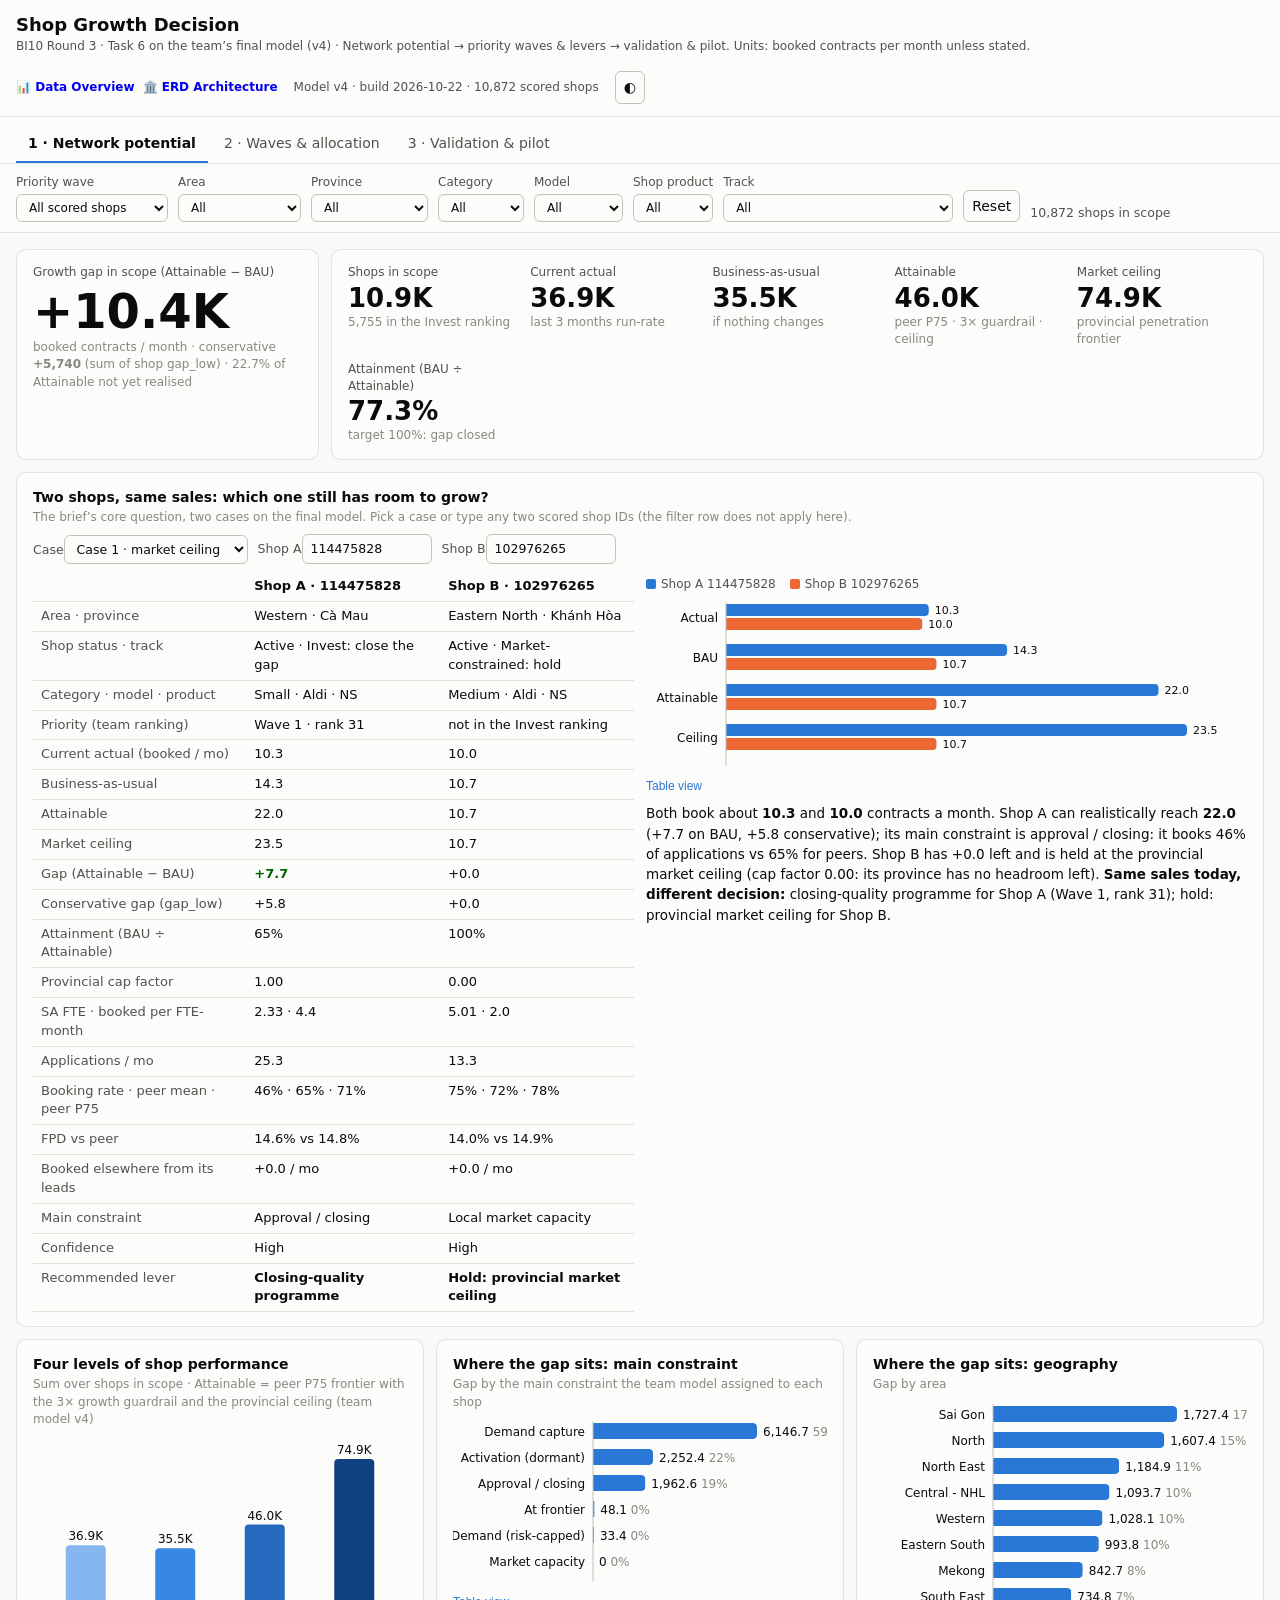
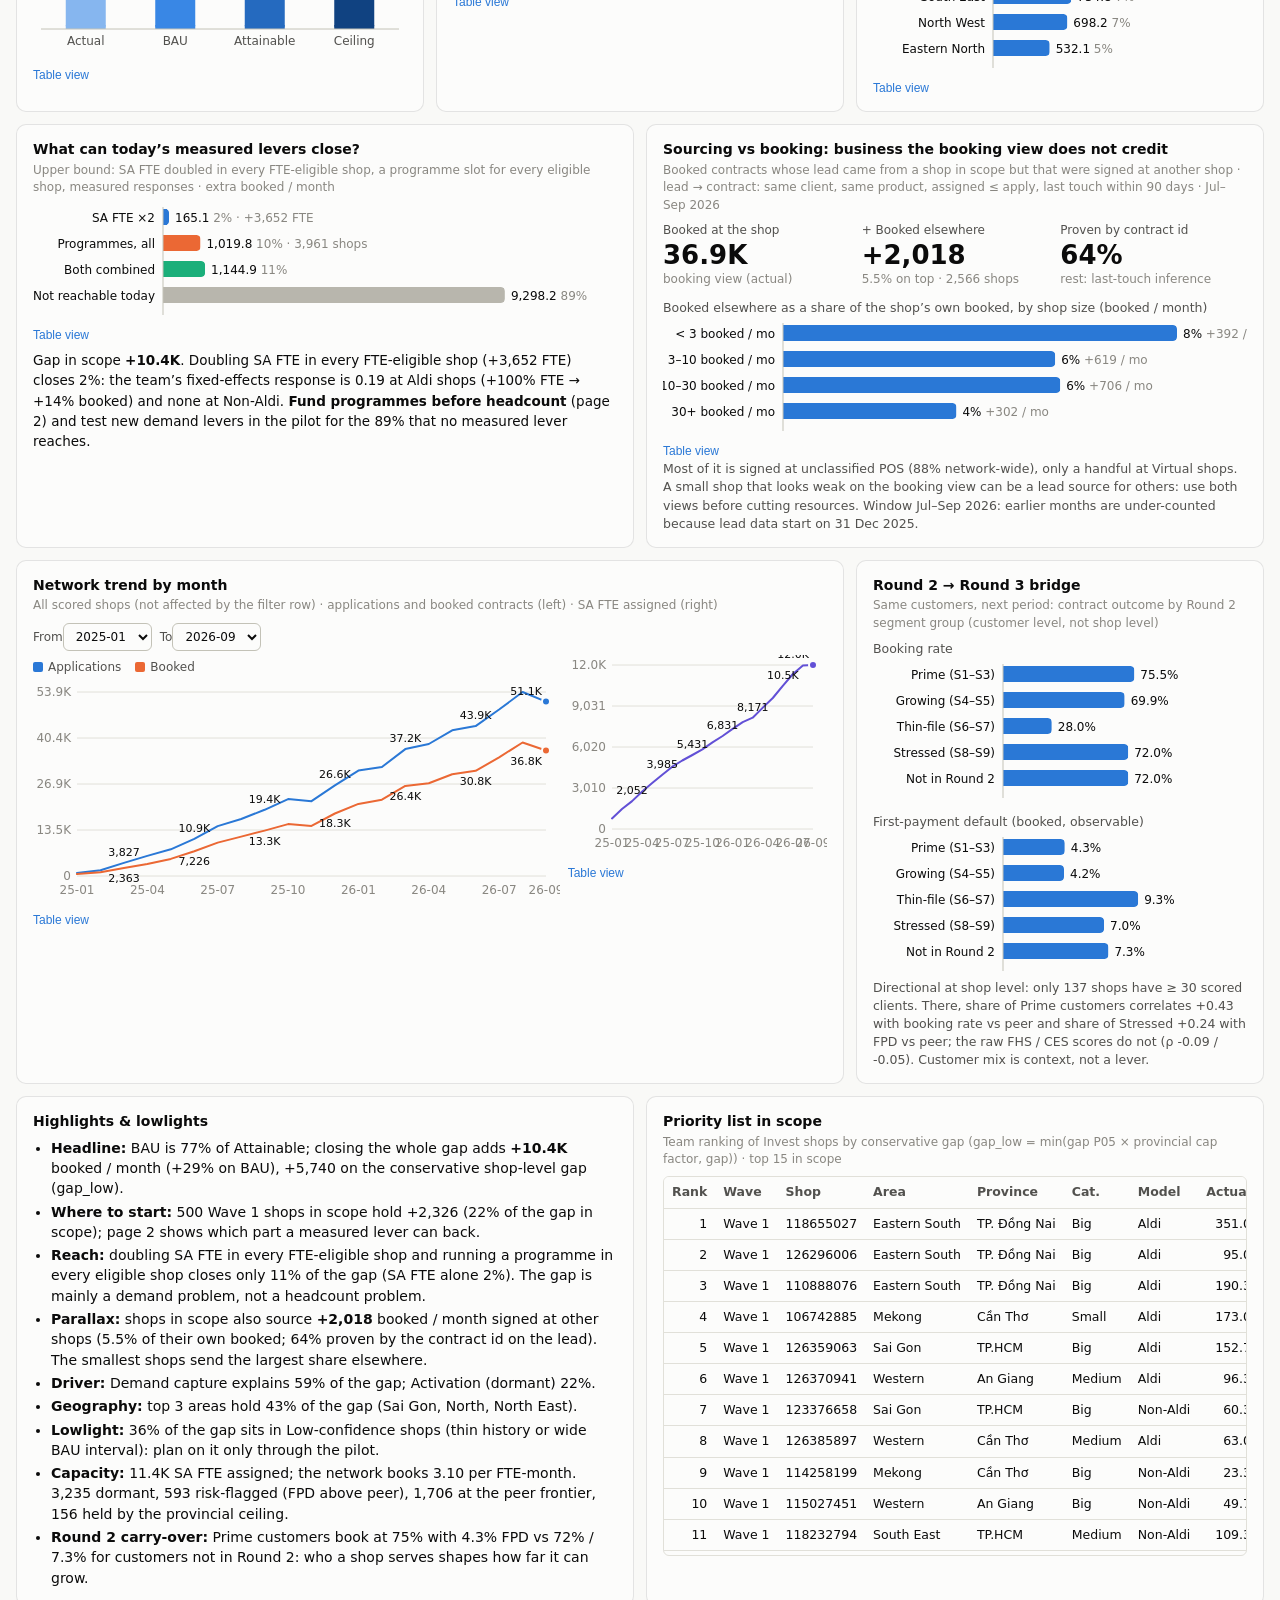
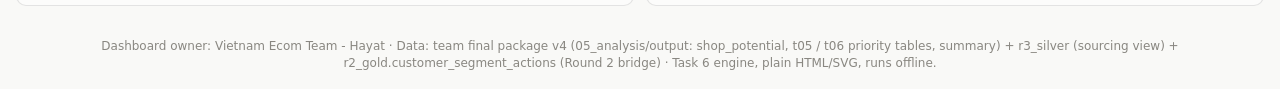
==== decision/index.html @ aefc331d "feat(dashboard): integrate Task 6 Shop Growth Decision Studio and cross-navigation" ====
<!doctype html>
<html lang="en">
<head>
<meta charset="utf-8">
<meta name="viewport" content="width=device-width,initial-scale=1">
<title>Shop Growth Decision</title>
<meta name="description" content="BI10 Round 3 - Task 6 on the team's final model (v4): network potential, priority waves and levers, validation and pilot.">
<style>
:root{color-scheme:light;
  --surface:#fcfcfb;--plane:#f9f9f7;--ink:#0b0b0b;--ink2:#52514e;--muted:#898781;--grid:#e1e0d9;--axis:#c3c2b7;--border:rgba(11,11,11,.10);
  --s1:#2a78d6;--s2:#eb6834;--s3:#1baf7a;--s4:#eda100;--s7:#6250d6;--de:#b8b6ad;
  --o1:#86b6ef;--o2:#3987e5;--o3:#256abf;--o4:#104281;
  --good:#0ca30c;--warn:#fab219;--serious:#ec835a;--crit:#d03b3b;--goodtxt:#006300;
  --midpt:#f0efec;}
@media (prefers-color-scheme:dark){:root:where(:not([data-theme="light"])){color-scheme:dark;
  --surface:#1a1a19;--plane:#0d0d0d;--ink:#f0efec;--ink2:#c3c2b7;--muted:#898781;--grid:#2c2c2a;--axis:#383835;--border:rgba(255,255,255,.10);
  --s1:#3987e5;--s2:#d95926;--s3:#199e70;--s4:#c98500;--s7:#9085e9;--de:#5a5955;
  --o1:#86b6ef;--o2:#3987e5;--o3:#256abf;--o4:#184f95;--goodtxt:#0ca30c;--midpt:#383835;}}
:root[data-theme="dark"]{color-scheme:dark;
  --surface:#1a1a19;--plane:#0d0d0d;--ink:#f0efec;--ink2:#c3c2b7;--muted:#898781;--grid:#2c2c2a;--axis:#383835;--border:rgba(255,255,255,.10);
  --s1:#3987e5;--s2:#d95926;--s3:#199e70;--s4:#c98500;--s7:#9085e9;--de:#5a5955;
  --o1:#86b6ef;--o2:#3987e5;--o3:#256abf;--o4:#184f95;--goodtxt:#0ca30c;--midpt:#383835;}
*{box-sizing:border-box}
body{margin:0;background:var(--plane);color:var(--ink);font:14px/1.45 system-ui,-apple-system,"Segoe UI",sans-serif}
header{background:var(--surface);border-bottom:1px solid var(--border);padding:12px 16px;display:flex;align-items:center;gap:16px;flex-wrap:wrap}
header h1{font-size:18px;margin:0;font-weight:650}
header .sub{color:var(--ink2);font-size:12px}
header .spacer{flex:1}
nav{display:flex;gap:4px;padding:8px 16px 0;background:var(--surface);border-bottom:1px solid var(--border);flex-wrap:wrap}
nav button{background:none;border:0;border-bottom:2px solid transparent;padding:8px 12px;font:inherit;color:var(--ink2);cursor:pointer}
nav button.on{color:var(--ink);border-bottom-color:var(--s1);font-weight:600}
.filters{display:flex;gap:10px;padding:10px 16px;align-items:end;flex-wrap:wrap;background:var(--surface);border-bottom:1px solid var(--border)}
.filters label,.inputs label{display:flex;flex-direction:column;gap:3px;font-size:12px;color:var(--ink2)}
select,input[type=number],input[type=range],button.btn{font:inherit;color:var(--ink);background:var(--surface);border:1px solid var(--axis);border-radius:6px;padding:5px 8px}
button.btn{cursor:pointer}
button.btn.primary{background:var(--s1);color:#fff;border-color:var(--s1)}
main{padding:16px;max-width:1500px;margin:0 auto}
section.page{display:none}section.page.on{display:block}
.grid{display:grid;grid-template-columns:repeat(12,1fr);gap:12px}
.card{background:var(--surface);border:1px solid var(--border);border-radius:10px;padding:14px 16px;min-width:0}
.card h3{margin:0 0 2px;font-size:14px;font-weight:600}
.card .cap{color:var(--muted);font-size:12px;margin-bottom:8px}
.c3{grid-column:span 3}.c4{grid-column:span 4}.c6{grid-column:span 6}.c8{grid-column:span 8}.c12{grid-column:span 12}.c2{grid-column:span 2}
@media (max-width:1000px){.c3,.c2{grid-column:span 6}.c4{grid-column:span 6}.c8,.c6{grid-column:span 12}}
@media (max-width:620px){.c3,.c2,.c4,.c6{grid-column:span 12}main{padding:12px}}
.tile .label{font-size:12px;color:var(--ink2)}
.tile .value{font-size:26px;font-weight:600;line-height:1.15;margin-top:2px}
.tile .delta{font-size:12px;color:var(--muted)}
.hero .value{font-size:48px}
.tiles{display:grid;grid-template-columns:repeat(auto-fit,minmax(150px,1fr));gap:12px}
svg text{font:12px system-ui,-apple-system,"Segoe UI",sans-serif;fill:var(--ink2)}
svg .ax{stroke:var(--axis);stroke-width:1}
svg .gl{stroke:var(--grid);stroke-width:1}
svg .lbl{fill:var(--ink);font-variant-numeric:tabular-nums}
svg .mut{fill:var(--muted)}
svg .ref{stroke:var(--muted);stroke-width:1}
.legend{display:flex;gap:14px;flex-wrap:wrap;font-size:12px;color:var(--ink2);margin:4px 0 6px}
.legend span i{display:inline-block;width:10px;height:10px;border-radius:2px;margin-right:5px;vertical-align:-1px}
#tip{position:fixed;pointer-events:none;background:var(--ink);color:var(--surface);padding:6px 9px;border-radius:6px;font-size:12px;display:none;z-index:50;max-width:280px;line-height:1.35}
table{border-collapse:collapse;width:100%;font-size:12.5px}
th,td{padding:6px 8px;border-bottom:1px solid var(--grid);text-align:left;white-space:nowrap}
td.n,th.n{text-align:right;font-variant-numeric:tabular-nums}
th{color:var(--ink2);font-weight:600;position:sticky;top:0;background:var(--surface)}
.tbl{max-height:380px;overflow:auto;border:1px solid var(--grid);border-radius:6px}
.badge{display:inline-flex;align-items:center;gap:8px;padding:8px 14px;border-radius:999px;font-weight:700;font-size:16px;color:#fff}
.badge.APPROVE{background:var(--good)}.badge.REVISE{background:var(--warn);color:#0b0b0b}.badge.REJECT{background:var(--crit)}
.checks{list-style:none;padding:0;margin:8px 0 0;display:grid;gap:6px}
.checks li{display:flex;gap:8px;align-items:flex-start;font-size:13px}
.checks li b{font-weight:600}
.ok{color:var(--goodtxt)}.ko{color:var(--crit)}
.inputs{display:grid;grid-template-columns:repeat(auto-fit,minmax(170px,1fr));gap:10px 14px}
.inputs .rng{display:flex;gap:8px;align-items:center}.inputs .rng input[type=range]{flex:1;padding:0}
.inputs .rng output{min-width:52px;text-align:right;font-variant-numeric:tabular-nums;color:var(--ink)}
.note{font-size:12.5px;color:var(--ink2)}
ul.tight{margin:6px 0 0 18px;padding:0}ul.tight li{margin:3px 0}
.pill{display:inline-block;padding:1px 7px;border-radius:999px;font-size:11px;border:1px solid var(--border);color:var(--ink2)}
.kv{display:grid;grid-template-columns:auto 1fr;gap:4px 12px;font-size:13px}.kv b{font-variant-numeric:tabular-nums}
footer{color:var(--muted);font-size:12px;padding:16px;text-align:center}
.toggle-tbl{font-size:12px;color:var(--s1);background:none;border:0;cursor:pointer;padding:0;margin-top:6px}
.hid{display:none}
.pair{display:grid;grid-template-columns:minmax(150px,1.1fr) 1fr 1fr;gap:0;font-size:13px}
.pair>div{padding:5px 8px;border-bottom:1px solid var(--grid);font-variant-numeric:tabular-nums}
.pair .h{font-weight:600;color:var(--ink)}.pair .k{color:var(--ink2)}
.pair .win{color:var(--goodtxt);font-weight:600}
.pairin{display:flex;gap:10px;flex-wrap:wrap;align-items:end;margin-bottom:8px}
.pairin input{width:130px}
.story{font-size:13.5px;line-height:1.5}
.trf{display:flex;gap:8px;align-items:end;font-size:12px;color:var(--ink2);margin-bottom:4px}
@media (max-width:620px){.pair{grid-template-columns:1fr 1fr 1fr;font-size:12px}}
</style>
</head>
<body data-palette="#2a78d6,#eb6834,#1baf7a,#eda100">
<header>
  <div><h1>Shop Growth Decision</h1><div class="sub">BI10 Round 3 · Task 6 on the team’s final model (v4) · Network potential → priority waves &amp; levers → validation &amp; pilot. Units: booked contracts per month unless stated.</div></div>
  <div class="spacer"></div>
  <div style="display:flex; gap:8px; align-items:center;">
    <a href="../" class="btn" style="text-decoration:none; display:inline-flex; align-items:center; gap:4px; font-size:12px; font-weight:600;">📊 Data Overview</a>
    <a href="../erd/" class="btn" style="text-decoration:none; display:inline-flex; align-items:center; gap:4px; font-size:12px; font-weight:600;">🏛️ ERD Architecture</a>
  </div>
  <div class="sub" id="dataStamp"></div>
  <button class="btn" id="themeBtn" title="Toggle light / dark">◐</button>
</header>
<nav>
  <button data-page="network" class="on">1 · Network potential</button>
  <button data-page="sim">2 · Waves &amp; allocation</button>
  <button data-page="valid">3 · Validation &amp; pilot</button>
</nav>
<div class="filters" id="filters">
  <label>Priority wave<select id="fWave"></select></label>
  <label>Area<select id="fArea"></select></label>
  <label>Province<select id="fProv"></select></label>
  <label>Category<select id="fCat"></select></label>
  <label>Model<select id="fModel"></select></label>
  <label>Shop product<select id="fProd"></select></label>
  <label>Track<select id="fTrack"></select></label>
  <button class="btn" id="fReset">Reset</button>
  <span class="note" id="fCount"></span>
</div>
<main>
<!-- ================= PAGE 1 ================= -->
<section class="page on" id="page-network">
  <div class="grid">
    <div class="card c3 tile hero"><div class="label">Growth gap in scope (Attainable − BAU)</div><div class="value" id="heroGap">–</div><div class="delta" id="heroGapSub"></div></div>
    <div class="card" style="grid-column:span 9"><div class="tiles" id="tilesNet"></div></div>
    <div class="card c12"><h3>Two shops, same sales: which one still has room to grow?</h3><div class="cap">The brief’s core question, two cases on the final model. Pick a case or type any two scored shop IDs (the filter row does not apply here).</div>
      <div class="pairin"><label class="note">Case<select id="pairCase"></select></label><label class="note">Shop A<input type="number" id="pairA"></label><label class="note">Shop B<input type="number" id="pairB"></label><span class="note" id="pairMsg"></span></div>
      <div class="grid" style="gap:12px"><div class="c6" id="pairTbl"></div><div class="c6"><div id="chPair"></div><div class="story" id="pairStory" style="margin-top:8px"></div></div></div></div>
    <div class="card c4"><h3>Four levels of shop performance</h3><div class="cap">Sum over shops in scope · Attainable = peer P75 frontier with the 3× growth guardrail and the provincial ceiling (team model v4)</div><div id="chLadder"></div></div>
    <div class="card c4"><h3>Where the gap sits: main constraint</h3><div class="cap">Gap by the main constraint the team model assigned to each shop</div><div id="chConstraint"></div></div>
    <div class="card c4"><h3>Where the gap sits: geography</h3><div class="cap" id="chGeoCap">Gap by area</div><div id="chGeo"></div></div>
    <div class="card c6"><h3>What can today’s measured levers close?</h3><div class="cap">Upper bound: SA FTE doubled in every FTE-eligible shop, a programme slot for every eligible shop, measured responses · extra booked / month</div><div id="chReach"></div><div class="story" id="reachStory" style="margin-top:6px"></div></div>
    <div class="card c6"><h3>Sourcing vs booking: business the booking view does not credit</h3><div class="cap">Booked contracts whose lead came from a shop in scope but that were signed at another shop · lead → contract: same client, same product, assigned ≤ apply, last touch within 90 days · Jul–Sep 2026</div><div class="tiles" id="srcTiles"></div><div class="note" style="margin:10px 0 4px">Booked elsewhere as a share of the shop’s own booked, by shop size (booked / month)</div><div id="chSrc"></div><div class="note" id="srcNote"></div></div>
    <div class="card c8"><h3>Network trend by month</h3><div class="cap">All scored shops (not affected by the filter row) · applications and booked contracts (left) · SA FTE assigned (right)</div><div class="trf"><label>From<select id="tFrom"></select></label><label>To<select id="tTo"></select></label></div><div class="grid" style="gap:8px"><div class="c8" id="chTrend"></div><div class="c4" id="chTrendFte"></div></div></div>
    <div class="card c4"><h3>Round 2 → Round 3 bridge</h3><div class="cap">Same customers, next period: contract outcome by Round 2 segment group (customer level, not shop level)</div><div id="chR2"></div><div class="note" id="r2Note"></div></div>
    <div class="card c6"><h3>Highlights &amp; lowlights</h3><ul class="tight" id="hl"></ul></div>
    <div class="card c6"><h3>Priority list in scope</h3><div class="cap">Team ranking of Invest shops by conservative gap (gap_low = min(gap P05 × provincial cap factor, gap)) · top 15 in scope</div><div class="tbl" id="tblTop"></div></div>
  </div>
</section>
<!-- ================= PAGE 2 ================= -->
<section class="page" id="page-sim">
  <div class="grid">
    <div class="card c12"><h3>Priority waves and the part a measured lever can back</h3><div class="cap">Waves are cumulative: the team’s ranking of the 5,755 Invest shops by conservative gap (t05 / t06) · measured lever = closing-quality programme in Active shops with ≥ 3 applications a month that book below the peer mean (half the shortfall × applications, capped at the gap) · whole network, filter row not applied</div>
      <div class="grid" style="gap:12px"><div class="c8"><div class="tbl" id="tblWaves" style="max-height:none"></div></div><div class="c4" id="chWaves"></div></div><div class="story" id="wavesStory" style="margin-top:8px"></div></div>
    <div class="card c12"><h3>Inputs — what Sales Management controls</h3><div class="cap">Scope = priority scope ∩ filter row. The engine assigns one lever per shop: SA FTE (demand capture) or one programme slot (closing quality / reactivation / fix quality first).</div>
      <div class="inputs">
        <label>Priority scope<select id="inScope"><option value="500" selected>Wave 1 · top 500</option><option value="1000">Wave 2 · top 1,000</option><option value="2000">Wave 3 · top 2,000</option><option value="5755">All Invest · 5,755</option><option value="">All scored shops</option></select></label>
        <label>Extra SA FTE budget<div class="rng"><input type="range" id="inFte" min="0" max="100" step="1" value="0"><output id="outFte">0</output></div></label>
        <label>Programme slots (shops)<div class="rng"><input type="range" id="inSlots" min="0" max="2000" step="25" value="500"><output id="outSlots">500</output></div></label>
        <label>Horizon (months)<select id="inHorizon"><option>3</option><option selected>6</option><option>12</option></select></label>
        <label>Max shop FPD for any lever<div class="rng"><input type="range" id="inFpd" min="0.05" max="0.40" step="0.01" value="0.40"><output id="outFpd">any</output></div></label>
        <label>Minimum confidence<select id="inConf"><option value="">All shops</option><option value="hm">Medium + High</option><option value="h">High only</option></select></label>
        <label>Slots reserved for reactivation<div class="rng"><input type="range" id="inReact" min="0" max="50" step="5" value="0"><output id="outReact">0%</output></div></label>
        <label>Staffing response (elasticity)<select id="inElas"><option value="low">Low</option><option value="base" selected>Base</option><option value="high">High</option></select></label>
      </div>
    </div>
    <div class="card c4"><h3>Decision</h3><div class="cap">Hard guardrails decide Reject; any other failed check gives Revise</div><div id="verdict"></div><ul class="checks" id="checks"></ul></div>
    <div class="card c8"><div class="tiles" id="tilesSim"></div><div class="note" style="margin-top:10px" id="reco"></div></div>
    <div class="card c4"><h3>Uplift by lever</h3><div class="cap">Engine plan vs the team priority order with the same budget (FTE spread evenly, slots in rank order)</div><div id="chLever"></div></div>
    <div class="card c4"><h3>Does an extra SA FTE pay back?</h3><div class="cap">Average extra booked per added FTE-month as the FTE budget grows in scope (slots held at 0) · reference line = network booked per FTE-month</div><div id="chCurve"></div></div>
    <div class="card c4"><h3>Uplift by area</h3><div class="cap">Expected extra booked / month from the plan</div><div id="chUpArea"></div></div>
    <div class="card c12"><h3>The plan: shops selected</h3><div class="cap" id="planCap"></div><div class="tbl" id="tblPlan"></div><div style="margin-top:8px;display:flex;gap:8px;align-items:center"><button class="btn primary" id="btnCsv">Download plan (CSV)</button><span class="note">Expected uplift = extra booked contracts per month at the end of the horizon; P05 = conservative share from the team’s gap_low.</span></div></div>
  </div>
</section>
<!-- ================= PAGE 3 ================= -->
<section class="page" id="page-valid">
  <div class="grid">
    <div class="card c12"><h3>Can we trust the numbers? Team validation (Task 3–5) and Task 6 checks</h3><div class="tiles" id="tilesVal"></div></div>
    <div class="card c6"><h3>Attainable is a range, not a point</h3><div class="cap">Network Attainable before the provincial ceiling under other benchmark quantiles and growth guardrails (team summary.json) · base = P75 and 3×</div><div id="chRange"></div><div class="note" id="rangeNote"></div></div>
    <div class="card c6"><h3>Pilot: how the waves are proven before scaling</h3><div id="pilot"></div></div>
    <div class="card c6"><h3>Reference scenarios</h3><div class="cap">Python engine on the v4 model; the browser engine reproduces these (page 2)</div><div class="tbl" id="tblScen"></div></div>
    <div class="card c6"><h3>Sensitivity: does the plan change when assumptions move?</h3><div class="cap">Engine plan “all scored shops, 500 slots, no FTE” re-run under each assumption · Jaccard = shops selected in both runs ÷ shops in either run · last column: yield of a 20-FTE add-on</div><div class="tbl" id="tblSens"></div></div>
    <div class="card c6"><h3>Round 2 insight carried into Round 3</h3><div class="cap">FHS × CES segments were built on Dec-24/Jan-25 applicants; those who transact again in 2025-26 show the segmentation holds out of sample at customer level</div><div class="tbl" id="tblR2"></div><div class="note" id="r2Note2"></div></div>
    <div class="card c6"><h3>Method notes &amp; assumptions</h3><ul class="tight" id="notes"></ul></div>
  </div>
</section>
</main>
<footer>Dashboard owner: Vietnam Ecom Team - Hayat · Data: team final package v4 (05_analysis/output: shop_potential, t05 / t06 priority tables, summary) + r3_silver (sourcing view) + r2_gold.customer_segment_actions (Round 2 bridge) · Task 6 engine, plain HTML/SVG, runs offline.</footer>
<div id="tip"></div>
<script src="data.js"></script>
<script>
/* ===================== helpers ===================== */
const $=s=>document.querySelector(s);
const fN=(x,d=0)=>(x==null||isNaN(x))?'–':Math.abs(x)>=1e6?(x/1e6).toFixed(1)+'M':Math.abs(x)>=1e4?(x/1e3).toFixed(1)+'K':Number(x).toLocaleString('en-US',{maximumFractionDigits:d});
const fP=(x,d=1)=>(x==null||isNaN(x))?'–':(x*100).toFixed(d)+'%';
const f1=x=>(x==null||isNaN(x))?'–':Number(x).toFixed(1);
const f2=x=>(x==null||isNaN(x))?'–':Number(x).toFixed(2);
const sum=(a,f)=>a.reduce((t,r)=>t+(f?f(r):r),0);
const esc=s=>String(s).replace(/[&<>"]/g,c=>({'&':'&amp;','<':'&lt;','>':'&gt;','"':'&quot;'}[c]));
const tip=$('#tip');
function showTip(e,html){tip.innerHTML=html;tip.style.display='block';moveTip(e);}
function moveTip(e){const w=tip.offsetWidth,h=tip.offsetHeight;let x=e.clientX+14,y=e.clientY+14;if(x+w>innerWidth-8)x=e.clientX-w-10;if(y+h>innerHeight-8)y=e.clientY-h-10;tip.style.left=x+'px';tip.style.top=y+'px';}
function hideTip(){tip.style.display='none';}
function bindTips(root){root.querySelectorAll('[data-tip]').forEach(el=>{el.addEventListener('mouseenter',e=>showTip(e,el.dataset.tip));el.addEventListener('mousemove',moveTip);el.addEventListener('mouseleave',hideTip);});}
function tableHTML(cols,rows){return '<table><thead><tr>'+cols.map(c=>`<th class="${c.n?'n':''}">${esc(c.h)}</th>`).join('')+'</tr></thead><tbody>'+rows.map(r=>'<tr>'+cols.map(c=>`<td class="${c.n?'n':''}">${c.f?c.f(r):esc(r[c.k]??'–')}</td>`).join('')+'</tr>').join('')+'</tbody></table>';}
function tableView(el,cols,rows){const id='tv'+Math.random().toString(36).slice(2,7);const b=document.createElement('button');b.className='toggle-tbl';b.textContent='Table view';const d=document.createElement('div');d.className='tbl hid';d.style.marginTop='6px';d.innerHTML=tableHTML(cols,rows);b.onclick=()=>{d.classList.toggle('hid');b.textContent=d.classList.contains('hid')?'Table view':'Hide table';};el.appendChild(b);el.appendChild(d);}

/* ===================== charts (SVG) ===================== */
function hbar(el,rows,o={}){ // rows:[{label,value,color,tip,sub}]
  el.innerHTML='';const W=el.clientWidth||520,lw=o.labelW||150,bh=16,gap=10,top=4;const H=top+rows.length*(bh+gap)+4;
  const mx=o.max||Math.max(1e-9,...rows.map(r=>Math.abs(r.value)));const pw=W-lw-70;
  let s=`<svg width="${W}" height="${H}" viewBox="0 0 ${W} ${H}">`;
  rows.forEach((r,i)=>{const y=top+i*(bh+gap);const w=Math.max(0,Math.abs(r.value)/mx*pw);const col=r.color||'var(--s1)';
    s+=`<text x="${lw-8}" y="${y+bh-3}" text-anchor="end" class="lbl">${esc(r.label)}</text>`;
    s+=`<rect x="${lw}" y="${y}" width="${w}" height="${bh}" fill="${col}" rx="4" ry="4" style="clip-path:inset(0 0 0 0 round 0 4px 4px 0)" data-tip="${esc(r.tip||r.label+': '+fN(r.value,1))}"/>`;
    s+=`<rect x="${lw}" y="${y}" width="${Math.min(4,w)}" height="${bh}" fill="${col}"/>`;
    s+=`<text x="${lw+w+6}" y="${y+bh-3}" class="lbl">${esc(o.fmt?o.fmt(r.value):fN(r.value,1))}${r.sub?` <tspan class="mut">${esc(r.sub)}</tspan>`:''}</text>`;});
  s+=`<line x1="${lw}" y1="${top-2}" x2="${lw}" y2="${H-2}" class="ax"/></svg>`;el.innerHTML=s;bindTips(el);
  if(o.table!==false)tableView(el,[{h:o.labelH||'Item',k:'label'},{h:o.valueH||'Value',n:1,f:r=>o.fmt?o.fmt(r.value):fN(r.value,1)}],rows);}
function vbar(el,rows,o={}){ // ordinal/level bars
  el.innerHTML='';const W=el.clientWidth||400,H=o.h||220,pl=8,pb=28,pt=22;const n=rows.length;const slot=(W-pl*2)/n,bw=Math.min(40,slot*0.6);
  const mx=o.max||Math.max(1e-9,...rows.map(r=>r.value));let s=`<svg width="${W}" height="${H}" viewBox="0 0 ${W} ${H}">`;
  rows.forEach((r,i)=>{const h=Math.max(0,r.value/mx*(H-pb-pt));const x=pl+i*slot+(slot-bw)/2,y=H-pb-h;
    s+=`<rect x="${x}" y="${y}" width="${bw}" height="${h}" fill="${r.color||'var(--s1)'}" rx="4" data-tip="${esc(r.tip||'')}"/><rect x="${x}" y="${H-pb-Math.min(4,h)}" width="${bw}" height="${Math.min(4,h)}" fill="${r.color||'var(--s1)'}"/>`;
    s+=`<text x="${x+bw/2}" y="${y-5}" text-anchor="middle" class="lbl">${esc(o.fmt?o.fmt(r.value):fN(r.value))}</text>`;
    s+=`<text x="${x+bw/2}" y="${H-pb+16}" text-anchor="middle">${esc(r.label)}</text>`;});
  s+=`<line x1="${pl}" y1="${H-pb}" x2="${W-pl}" y2="${H-pb}" class="ax"/></svg>`;el.innerHTML=s;bindTips(el);
  if(o.table!==false)tableView(el,[{h:'Level',k:'label'},{h:'Booked / month',n:1,f:r=>fN(r.value)}],rows);}
function groupedHbar(el,cats,series,o={}){ // series:[{name,color,values[]}]
  el.innerHTML='';const W=el.clientWidth||400,lw=o.labelW||150,bh=12,g=2,gap=12,top=4;const k=series.length;const H=top+cats.length*(k*(bh+g)+gap)+4;
  const mx=Math.max(1e-9,...series.flatMap(s=>s.values));const pw=W-lw-60;
  let s=`<div class="legend">${series.map(x=>`<span><i style="background:${x.color}"></i>${esc(x.name)}</span>`).join('')}</div><svg width="${W}" height="${H}" viewBox="0 0 ${W} ${H}">`;
  cats.forEach((c,i)=>{const y0=top+i*(k*(bh+g)+gap);s+=`<text x="${lw-8}" y="${y0+(k*(bh+g))/2+4}" text-anchor="end" class="lbl">${esc(c)}</text>`;
    series.forEach((sr,j)=>{const v=sr.values[i]||0,w=Math.max(0,v/mx*pw),y=y0+j*(bh+g);s+=`<rect x="${lw}" y="${y}" width="${w}" height="${bh}" fill="${sr.color}" rx="4" data-tip="${esc(sr.name+' · '+c+': '+fN(v,1))}"/><rect x="${lw}" y="${y}" width="${Math.min(4,w)}" height="${bh}" fill="${sr.color}"/>`;
      s+=`<text x="${lw+w+6}" y="${y+bh-2}" class="lbl" style="font-size:11px">${o.fmt?o.fmt(v):fN(v,0)}</text>`;});});
  s+=`<line x1="${lw}" y1="${top-2}" x2="${lw}" y2="${H-2}" class="ax"/></svg>`;el.innerHTML=s;bindTips(el);
  tableView(el,[{h:'Category',k:'c'},...series.map((sr,j)=>({h:sr.name,n:1,f:r=>fN(r.v[j],1)}))],cats.map((c,i)=>({c,v:series.map(sr=>sr.values[i]||0)})));}
function lineChart(el,labels,series,o={}){ // series:[{name,color,values[]}]
  el.innerHTML='';const W=el.clientWidth||500,H=o.h||220,pl=44,pr=14,pt=10,pb=26;const n=labels.length;
  const all=series.flatMap(s=>s.values.filter(v=>v!=null));let mx=Math.max(...all,o.ref??-Infinity),mn=o.zero===false?Math.min(...all):0;if(mx===mn)mx=mn+1;
  const X=i=>pl+i*(W-pl-pr)/Math.max(1,n-1),Y=v=>pt+(1-(v-mn)/(mx-mn))*(H-pt-pb);
  const ticks=4;let s=(series.length>1?`<div class="legend">${series.map(x=>`<span><i style="background:${x.color}"></i>${esc(x.name)}</span>`).join('')}</div>`:'')+`<svg width="${W}" height="${H}" viewBox="0 0 ${W} ${H}">`;
  for(let t=0;t<=ticks;t++){const v=mn+(mx-mn)*t/ticks,y=Y(v);s+=`<line x1="${pl}" x2="${W-pr}" y1="${y}" y2="${y}" class="gl"/><text x="${pl-6}" y="${y+4}" text-anchor="end" class="mut">${o.axisFmt?o.axisFmt(v):fN(v)}</text>`;}
  if(o.ref!=null){const y=Y(o.ref);s+=`<line x1="${pl}" x2="${W-pr}" y1="${y}" y2="${y}" class="ref"/><text x="${W-pr}" y="${y-4}" text-anchor="end" class="mut">${esc(o.refLabel||'')}</text>`;}
  const step=Math.ceil(n/8);labels.forEach((l,i)=>{if(i%step===0||(i===n-1&&(n-1)%step>=step/2))s+=`<text x="${X(i)}" y="${H-8}" text-anchor="middle" class="mut">${esc(l)}</text>`;});
  series.forEach(sr=>{const pts=sr.values.map((v,i)=>v==null?null:[X(i),Y(v)]).filter(Boolean);s+=`<path d="${pts.map((p,i)=>(i?'L':'M')+p[0].toFixed(1)+' '+p[1].toFixed(1)).join(' ')}" fill="none" stroke="${sr.color}" stroke-width="2" stroke-linejoin="round" stroke-linecap="round"/>`;
    const last=pts[pts.length-1];if(last)s+=`<circle cx="${last[0]}" cy="${last[1]}" r="4" fill="${sr.color}" stroke="var(--surface)" stroke-width="2"/>`;
    // data labels: every point when <= 12 points, otherwise every 3rd point + peak + last (keeps them readable)
    const vals=sr.values,iv=vals.map((v,i)=>[v,i]).filter(x=>x[0]!=null);const peak=iv.length?iv.reduce((a,b)=>b[0]>a[0]?b:a)[1]:-1;const li=iv.length?iv[iv.length-1][1]:-1;
    const lstep=n<=12?1:3;vals.forEach((v,i)=>{if(v==null||o.labels===false)return;const pk=i===peak&&Math.abs(peak-li)>1&&(peak-li)%lstep!==0&&Math.abs((peak-li)%lstep)>1;if(!(n<=12||i%lstep===(li%lstep)||pk||i===li))return;
      const x=X(i),y=Y(v);const anc=i===li?'end':i===0?'start':'middle';s+=`<text x="${anc==='end'?x-4:x}" y="${y-(o.below&&o.below(sr)?-14:7)}" text-anchor="${anc}" class="lbl" style="font-size:11px">${o.fmt?o.fmt(v):fN(v,v<100?1:0)}</text>`;});});
  s+=`<line id="xh" x1="0" x2="0" y1="${pt}" y2="${H-pb}" class="ref" style="display:none"/></svg>`;el.innerHTML=s;
  const svg=el.querySelector('svg'),xh=svg.querySelector('#xh');
  svg.addEventListener('mousemove',e=>{const r=svg.getBoundingClientRect();const x=e.clientX-r.left;let i=Math.round((x-pl)/((W-pl-pr)/Math.max(1,n-1)));i=Math.max(0,Math.min(n-1,i));xh.setAttribute('x1',X(i));xh.setAttribute('x2',X(i));xh.style.display='';
    showTip(e,`<b>${esc(labels[i])}</b><br>`+series.map(sr=>`${esc(sr.name)}: ${fN(sr.values[i],1)}`).join('<br>'));});
  svg.addEventListener('mouseleave',()=>{xh.style.display='none';hideTip();});
  tableView(el,[{h:'Period',k:'l'},...series.map((sr,j)=>({h:sr.name,n:1,f:r=>fN(r.v[j],1)}))],labels.map((l,i)=>({l,v:series.map(sr=>sr.values[i])})));}
function tiles(el,items){el.innerHTML=items.map(t=>`<div class="tile"><div class="label">${esc(t.label)}</div><div class="value">${t.value}</div>${t.delta?`<div class="delta">${t.delta}</div>`:''}</div>`).join('');}

/* ===================== data ===================== */
const D=window.R3DATA,P0=D.params,COLS=D.columns,T=D.team,S6=D.task6,E=P0.elasticity_by_model;
const SHOPS=D.shops.map(a=>{const o={};COLS.forEach((c,i)=>o[c]=a[i]);return o;});
SHOPS.forEach(s=>{if(s.avg_ticket==null)s.avg_ticket=0;if(s.gap_p05_ratio==null)s.gap_p05_ratio=1;});
const LEVER_COLOR={FTE:'var(--s1)',APPROVAL:'var(--s2)',REACT:'var(--s3)',QUALITY_FIX:'var(--s4)'};
const LEVER_NAME={FTE:'Add SA FTE (demand capture)',APPROVAL:'Closing-quality programme',REACT:'Reactivation programme',QUALITY_FIX:'Fix quality first (programme, no FTE)'};
$('#dataStamp').textContent='Model '+D.model.split(' · ')[0]+' · build '+D.generated+' · '+SHOPS.length.toLocaleString()+' scored shops';
const sg=x=>(x>=0?'+':'−')+Math.abs(x).toFixed(2);

/* ===================== filters ===================== */
const F={area:'',province:'',category:'',model:'',shop_product:'',track:''};let FW='';
const SEL={area:'#fArea',province:'#fProv',category:'#fCat',model:'#fModel',shop_product:'#fProd',track:'#fTrack'};
const WAVES=[['','All scored shops'],['500','Wave 1 · top 500'],['1000','Wave 2 · top 1,000'],['2000','Wave 3 · top 2,000'],['5755','All Invest · 5,755']];
$('#fWave').innerHTML=WAVES.map(([v,l])=>`<option value="${v}">${l}</option>`).join('');
const inWave=(s,w)=>!w||(s.team_rank!=null&&s.team_rank<=+w);
function fillSelect(key){const el=$(SEL[key]);const base=SHOPS.filter(s=>inWave(s,FW)&&Object.keys(F).every(k=>k===key||!F[k]||s[k]===F[k]));const vals=[...new Set(base.map(s=>s[key]))].sort();
  el.innerHTML=`<option value="">All</option>`+vals.map(v=>`<option value="${esc(v)}" ${F[key]===v?'selected':''}>${esc(v)}</option>`).join('');}
function scopeRows(){return SHOPS.filter(s=>inWave(s,FW)&&Object.keys(F).every(k=>!F[k]||s[k]===F[k]));}
Object.keys(SEL).forEach(k=>{$(SEL[k]).addEventListener('change',e=>{F[k]=e.target.value;if(k==='area')F.province='';refresh();});});
$('#fWave').addEventListener('change',e=>{FW=e.target.value;refresh();});
$('#fReset').onclick=()=>{Object.keys(F).forEach(k=>F[k]='');FW='';$('#fWave').value='';refresh();};
function refresh(){Object.keys(SEL).forEach(fillSelect);const rows=scopeRows();$('#fCount').textContent=rows.length.toLocaleString()+' shops in scope';renderNetwork(rows);renderPair();runSim();}

/* ===================== engine (port of engine.py, v4 parameters) ===================== */
function params(over){return Object.assign({elas:E.base,p_react:P0.p_react,closable:P0.approval_closable_share,fte_step:P0.fte_step,fte_floor:P0.fte_floor,ramp:P0.ramp_factor,horizon:P0.horizon_months,conf:P0.conf_weight,minEff:P0.min_efficiency_vs_even,maxTop10:P0.max_top10_share,minP05:P0.min_p05_closure_ratio,minPerFte:P0.network_booked_per_fte,reactReserve:0,evenKey:P0.even_key},over||{});}
const elOf=(r,p)=>p.elas[r.model]??0;
const fteResp=(r,x,p)=>{const f0=Math.max(r.fte,p.fte_floor);return Math.min(r.attainable,r.bau*Math.pow((f0+x)/f0,elOf(r,p)));};
const reactUp=(r,p)=>p.p_react*Math.max(r.attainable-r.bau,0);
const apprUp=(r,p)=>Math.min(r.apps_pm*Math.max(r.peer_book_rate-r.book_rate,0)*p.closable,Math.max(r.attainable-r.bau,0));
const wConf=(r,p)=>p.conf[r.confidence]??0.4;
function allocate(rows,fteB,slotB,f,p,mode){
  const scope=rows.filter(r=>(f.maxFpd==null||r.fpd_rate==null||r.fpd_rate<=f.maxFpd)&&(!f.conf||f.conf.includes(r.confidence)));
  const alloc=new Map();scope.forEach(r=>alloc.set(r.shop_id,{fte:0,lever:null,uplift:0,slot:0}));
  const fteRows=scope.filter(r=>r.elig_fte&&r.attainable>r.bau);const curve=[];
  if(fteRows.length&&fteB>0){
    if(mode==='even'){const x=fteB/fteRows.length;fteRows.forEach(r=>{const a=alloc.get(r.shop_id);a.fte=x;a.lever='FTE';a.uplift=fteResp(r,x,p)-r.bau;});}
    else{const cur=new Float64Array(fteRows.length),gain=new Float64Array(fteRows.length);fteRows.forEach((r,i)=>gain[i]=(fteResp(r,p.fte_step,p)-r.bau)*wConf(r,p));
      let rem=fteB,used=0,tot=0;while(rem>=p.fte_step-1e-9){let bi=-1,bg=1e-9;for(let i=0;i<gain.length;i++)if(gain[i]>bg){bg=gain[i];bi=i;}if(bi<0)break;
        const r=fteRows[bi],a=alloc.get(r.shop_id);cur[bi]+=p.fte_step;a.fte=cur[bi];a.lever='FTE';rem-=p.fte_step;used+=p.fte_step;const u=fteResp(r,cur[bi],p)-r.bau;tot+=u-a.uplift;a.uplift=u;
        gain[bi]=(fteResp(r,cur[bi]+p.fte_step,p)-fteResp(r,cur[bi],p))*wConf(r,p);curve.push([used,tot]);}}}
  let cands=[];scope.forEach(r=>{if(alloc.get(r.shop_id).lever)return;if(r.elig_react)cands.push({u:reactUp(r,p),lever:'REACT',r});else if(r.elig_approval)cands.push({u:apprUp(r,p),lever:r.risk_flag?'QUALITY_FIX':'APPROVAL',r});});
  if(mode==='even')cands.sort((a,b)=>((b.r[p.evenKey]||0)-(a.r[p.evenKey]||0))||(a.r.shop_id-b.r.shop_id));else cands.sort((a,b)=>(b.u*wConf(b.r,p)-a.u*wConf(a.r,p))||(a.r.shop_id-b.r.shop_id));
  const slots=Math.max(0,Math.floor(slotB));let chosen=[];
  if(mode!=='even'&&p.reactReserve>0){const nr=Math.floor(slots*p.reactReserve);const react=cands.filter(c=>c.lever==='REACT').slice(0,nr);chosen=react;const taken=new Set(react.map(c=>c.r.shop_id));cands=cands.filter(c=>!taken.has(c.r.shop_id));}
  const nCands=chosen.length+cands.length;
  chosen=chosen.concat(cands.slice(0,slots-chosen.length));chosen.forEach(c=>{const a=alloc.get(c.r.shop_id);a.lever=c.lever;a.uplift=c.u;a.slot=1;});
  // budget binds when FTE is spent or programme candidates outnumber slots; otherwise both modes pick the same shops
  return {scope,alloc,curve,binding:(fteRows.length>0&&fteB>0)||nCands>slots,nCands};}
function kpis(scope,alloc,p,evenUp,binding){
  const gapT=sum(scope,r=>Math.max(r.attainable-r.bau,0)),bauT=sum(scope,r=>r.bau),attT=sum(scope,r=>r.attainable);
  const ups=scope.map(r=>[alloc.get(r.shop_id),r]).filter(([a])=>a.uplift>0);const up=sum(ups,([a])=>a.uplift),up05=sum(ups,([a,r])=>a.uplift*r.gap_p05_ratio);
  const fteUsed=sum(scope,r=>alloc.get(r.shop_id).fte),slotsUsed=sum(scope,r=>alloc.get(r.shop_id).slot);
  const fr=ups.filter(([a])=>a.lever==='FTE');const fUp=sum(fr,([a])=>a.uplift);
  const fpdPlan=fr.length?sum(fr,([a,r])=>r.fpd_rate*a.uplift)/fUp:null,fpdPeer=fr.length?sum(fr,([a,r])=>r.peer_fpd*a.uplift)/fUp:null;
  const top10=ups.map(([a])=>a.uplift).sort((a,b)=>b-a).slice(0,10);
  const byLever={};ups.forEach(([a])=>{const d=byLever[a.lever]||(byLever[a.lever]={shops:0,uplift:0});d.shops++;d.uplift+=a.uplift;});
  const k={shopsInScope:scope.length,shopsSelected:ups.length,bauT,attT,gapT,uplift:up,uplift05:up05,upliftH:up*p.horizon*p.ramp,creditH:sum(ups,([a,r])=>a.uplift*(r.avg_ticket||0))*p.horizon*p.ramp,
    closure:gapT?up/gapT:0,attBefore:attT?bauT/attT:0,attAfter:attT?(bauT+up)/attT:0,fteUsed,slotsUsed,perFte:fteUsed?fUp/fteUsed:null,
    fpdPlan,fpdPeer,riskFte:fr.filter(([a,r])=>r.risk_flag).length,top10:up?sum(top10)/up:0,p05ratio:up?up05/up:0,byLever,ups,binding};
  if(evenUp!=null)k.eff=evenUp?up/evenUp:null;const v=verdict(k,p);k.verdict=v[0];k.checks=v[1];return k;}
function verdict(k,p){const c=[
  ['beats_even_spread','Beats the team priority order by ≥ '+Math.round((p.minEff-1)*100)+'% (same budget)',!k.binding||(k.eff||0)>=p.minEff,k.binding?`×${f2(k.eff)}`:'n/a: the budget covers every eligible shop in scope, so both orders pick the same shops'],
  ['fpd_guardrail','FPD of shops receiving FTE ≤ peer FPD (+5%)',k.fpdPlan==null||k.fpdPlan<=k.fpdPeer*1.05,k.fpdPlan==null?'no FTE lever':`${fP(k.fpdPlan)} vs ${fP(k.fpdPeer)}`],
  ['no_fte_to_risk_shops','No new FTE into risk-flagged shops (fix quality first)',k.riskFte===0,k.riskFte+' shops'],
  ['not_over_concentrated','Top-10 shops carry ≤ '+Math.round(p.maxTop10*100)+'% of the uplift',k.top10<=p.maxTop10,fP(k.top10)],
  ['robust_downside','Conservative case (gap_low) keeps ≥ '+Math.round(p.minP05*100)+'% of expected uplift',k.p05ratio>=p.minP05,fP(k.p05ratio)],
  ['marginal_fte_productive','Each extra FTE yields ≥ network average ('+f2(p.minPerFte)+' booked / FTE-month)',k.perFte==null||k.perFte>=p.minPerFte,k.perFte==null?'no FTE lever':f2(k.perFte)]];
  const hard=c[1][2]&&c[2][2];const nf=c.filter(x=>!x[2]).length;return [!hard?'REJECT':nf===0?'APPROVE':'REVISE',c];}
function run(rows,fteB,slotB,f,p){const e=allocate(rows,fteB,slotB,f,p,'even');const ke=kpis(e.scope,e.alloc,p,null,e.binding);const o=allocate(rows,fteB,slotB,f,p,'opt');const k=kpis(o.scope,o.alloc,p,ke.uplift,o.binding);return {k,ke,o,e};}

/* ===================== page 1 ===================== */
const CN={'Demand capture (applications)':'Demand capture','Activation (no applications in 3 months)':'Activation (dormant)','Approval / closing':'Approval / closing','Demand capture (risk-capped)':'Demand (risk-capped)','None (at peer frontier)':'At frontier','Local market capacity':'Market capacity'};
function renderNetwork(rows){
  const A=sum(rows,r=>r.actual),B=sum(rows,r=>r.bau),Pv=sum(rows,r=>r.attainable),C=sum(rows,r=>r.ceiling),G=sum(rows,r=>r.gap),GL=sum(rows,r=>Math.max(r.gap_low||0,0));
  $('#heroGap').textContent='+'+fN(G);$('#heroGapSub').innerHTML='booked contracts / month · conservative <b>+'+fN(GL)+'</b> (sum of shop gap_low) · '+fP(G/Math.max(1e-9,Pv))+' of Attainable not yet realised';
  tiles($('#tilesNet'),[{label:'Shops in scope',value:fN(rows.length),delta:rows.filter(r=>r.team_rank!=null).length.toLocaleString()+' in the Invest ranking'},{label:'Current actual',value:fN(A),delta:'last 3 months run-rate'},{label:'Business-as-usual',value:fN(B),delta:'if nothing changes'},
    {label:'Attainable',value:fN(Pv),delta:'peer P75 · 3× guardrail · ceiling'},{label:'Market ceiling',value:fN(C),delta:'provincial penetration frontier'},{label:'Attainment (BAU ÷ Attainable)',value:fP(B/Math.max(1e-9,Pv)),delta:'target 100%: gap closed'}]);
  vbar($('#chLadder'),[{label:'Actual',value:A,color:'var(--o1)',tip:'Current run-rate'},{label:'BAU',value:B,color:'var(--o2)',tip:'Business-as-usual'},{label:'Attainable',value:Pv,color:'var(--o3)',tip:'Attainable (team v4)'},{label:'Ceiling',value:C,color:'var(--o4)',tip:'Addressable market ceiling'}]);
  const byC={};rows.forEach(r=>{byC[r.main_constraint]=(byC[r.main_constraint]||0)+r.gap;});
  hbar($('#chConstraint'),Object.entries(byC).sort((a,b)=>b[1]-a[1]).map(([l,v])=>({label:CN[l]||l,value:v,tip:l+': '+fN(v,1),sub:fP(v/Math.max(1e-9,G),0)})),{labelW:140,labelH:'Constraint',valueH:'Gap'});
  const geoKey=F.area?'province':'area';const byG={};rows.forEach(r=>{byG[r[geoKey]]=(byG[r[geoKey]]||0)+r.gap;});
  $('#chGeoCap').textContent='Gap by '+geoKey+(F.area?' within '+F.area:'');
  hbar($('#chGeo'),Object.entries(byG).sort((a,b)=>b[1]-a[1]).slice(0,12).map(([l,v])=>({label:l,value:v,sub:fP(v/Math.max(1e-9,G),0)})),{labelW:120,labelH:geoKey,valueH:'Gap'});
  const tr=trendRows();lineChart($('#chTrend'),tr.map(t=>t[0].slice(2)),[{name:'Applications',color:'var(--s1)',values:tr.map(t=>t[1])},{name:'Booked',color:'var(--s2)',values:tr.map(t=>t[2])}],{h:220,below:sr=>sr.name==='Booked'});
  lineChart($('#chTrendFte'),tr.map(t=>t[0].slice(2)),[{name:'SA FTE',color:'var(--s7)',values:tr.map(t=>t[3])}],{h:200});
  const g=D.r2_link.outcome_by_group;const order=['prime','growing','thin','stressed','not scored'];const names={prime:'Prime (S1–S3)',growing:'Growing (S4–S5)',thin:'Thin-file (S6–S7)',stressed:'Stressed (S8–S9)','not scored':'Not in Round 2'};
  const rowsG=order.map(k=>g.find(x=>x.group===k)).filter(Boolean);
  const el=$('#chR2');el.innerHTML='<div class="note" style="margin-bottom:4px">Booking rate</div><div id="r2a"></div><div class="note" style="margin:8px 0 4px">First-payment default (booked, observable)</div><div id="r2b"></div>';
  hbar($('#r2a'),rowsG.map(x=>({label:names[x.group],value:x.book_rate,tip:names[x.group]+': '+fP(x.book_rate)+' booked of '+fN(x.contracts)+' contracts'})),{labelW:130,fmt:v=>fP(v),max:1,table:false});
  hbar($('#r2b'),rowsG.map(x=>({label:names[x.group],value:x.fpd_rate,tip:names[x.group]+': FPD '+fP(x.fpd_rate)})),{labelW:130,fmt:v=>fP(v),max:0.12,table:false});
  const rc=D.r2_link.correlations;
  $('#r2Note').textContent='Directional at shop level: only '+D.r2_link.shops_with_30_scored+' shops have ≥ 30 scored clients. There, share of Prime customers correlates +'+f2(rc.c_prime_book)+' with booking rate vs peer and share of Stressed +'+f2(rc.c_stress_fpd)+' with FPD vs peer; the raw FHS / CES scores do not (ρ '+f2(rc.c_fhs_fpd)+' / '+f2(rc.c_ces_book)+'). Customer mix is context, not a lever.';
  // highlights
  const geo=Object.entries(byG).sort((a,b)=>b[1]-a[1]);const con=Object.entries(byC).sort((a,b)=>b[1]-a[1]);
  const low=sum(rows.filter(r=>r.confidence==='Low'),r=>r.gap),dorm=rows.filter(r=>r.is_dormant).length,risk=rows.filter(r=>r.risk_flag).length,front=rows.filter(r=>r.track.startsWith('At frontier')).length,mkt=rows.filter(r=>r.track.startsWith('Market')).length;
  const w1=rows.filter(r=>r.team_rank!=null&&r.team_rank<=500),w1G=sum(w1,r=>r.gap);
  const fteT=sum(rows,r=>r.fte);const RE=renderReach(rows,G);const SRC=renderSourcing(rows);
  $('#hl').innerHTML=[
    `<b>Headline:</b> BAU is ${fP(B/Math.max(1e-9,Pv),0)} of Attainable; closing the whole gap adds <b>+${fN(G)}</b> booked / month (+${fP(G/Math.max(1e-9,B),0)} on BAU), +${fN(GL)} on the conservative shop-level gap (gap_low).`,
    `<b>Where to start:</b> ${fN(w1.length)} Wave 1 shops in scope hold +${fN(w1G)} (${fP(w1G/Math.max(1e-9,G),0)} of the gap in scope); page 2 shows which part a measured lever can back.`,
    `<b>Reach:</b> doubling SA FTE in every FTE-eligible shop and running a programme in every eligible shop closes only ${fP(RE.all/Math.max(1e-9,G),0)} of the gap (SA FTE alone ${fP(RE.fte/Math.max(1e-9,G),0)}). The gap is mainly a demand problem, not a headcount problem.`,
    `<b>Parallax:</b> shops in scope also source <b>+${fN(SRC.x,0)}</b> booked / month signed at other shops (${fP(SRC.x/Math.max(1e-9,A),1)} of their own booked; ${fP(SRC.xp/Math.max(1e-9,SRC.x),0)} proven by the contract id on the lead). The smallest shops send the largest share elsewhere.`,
    `<b>Driver:</b> ${con[0]?(CN[con[0][0]]||con[0][0]):'–'} explains ${con[0]?fP(con[0][1]/Math.max(1e-9,G),0):'–'} of the gap${con[1]?`; ${CN[con[1][0]]||con[1][0]} ${fP(con[1][1]/Math.max(1e-9,G),0)}`:''}.`,
    `<b>Geography:</b> top 3 ${geoKey}s hold ${fP(sum(geo.slice(0,3),x=>x[1])/Math.max(1e-9,G),0)} of the gap (${geo.slice(0,3).map(x=>x[0]).join(', ')}).`,
    `<b>Lowlight:</b> ${fP(low/Math.max(1e-9,G),0)} of the gap sits in Low-confidence shops (thin history or wide BAU interval): plan on it only through the pilot.`,
    `<b>Capacity:</b> ${fN(fteT,0)} SA FTE assigned; the network books ${f2(P0.network_booked_per_fte)} per FTE-month. ${dorm.toLocaleString()} dormant, ${risk.toLocaleString()} risk-flagged (FPD above peer), ${front.toLocaleString()} at the peer frontier, ${mkt.toLocaleString()} held by the provincial ceiling.`,
    `<b>Round 2 carry-over:</b> Prime customers book at ${fP(rowsG[0].book_rate,0)} with ${fP(rowsG[0].fpd_rate)} FPD vs ${fP(rowsG[4].book_rate,0)} / ${fP(rowsG[4].fpd_rate)} for customers not in Round 2: who a shop serves shapes how far it can grow.`].map(x=>`<li>${x}</li>`).join('');
  const top=rows.filter(r=>r.team_rank!=null).sort((a,b)=>a.team_rank-b.team_rank).slice(0,15);
  $('#tblTop').innerHTML=top.length?tableHTML([{h:'Rank',n:1,k:'team_rank'},{h:'Wave',f:r=>esc(r.wave)},{h:'Shop',k:'shop_id'},{h:'Area',k:'area'},{h:'Province',k:'province'},{h:'Cat.',k:'category'},{h:'Model',k:'model'},{h:'Actual',n:1,f:r=>f1(r.actual)},{h:'BAU',n:1,f:r=>f1(r.bau)},{h:'Attainable',n:1,f:r=>f1(r.attainable)},{h:'Gap',n:1,f:r=>f1(r.gap)},{h:'Gap low',n:1,f:r=>f1(r.gap_low)},{h:'Constraint',f:r=>esc(CN[r.main_constraint]||r.main_constraint)},{h:'Lever',f:r=>esc(leverOf(r))}],top):'<div class="note" style="padding:8px">No shop of the Invest ranking in this scope.</div>';}

/* ---- trend month range (network trend is pre-aggregated for all scored shops) ---- */
const TM=D.trend.map(t=>t[0]);
function fillTrendSel(){const a=$('#tFrom'),b=$('#tTo');if(a.options.length)return;a.innerHTML=TM.map(m=>`<option>${m}</option>`).join('');b.innerHTML=a.innerHTML;a.value=TM[0];b.value=TM[TM.length-1];
  [a,b].forEach(el=>el.addEventListener('change',()=>{if(a.value>b.value)(el===a?b:a).value=el.value;renderNetwork(scopeRows());}));}
function trendRows(){fillTrendSel();const a=$('#tFrom').value,b=$('#tTo').value;return D.trend.filter(t=>t[0]>=a&&t[0]<=b);}

/* ---- lever reach: upper bound of what the measured levers can close ---- */
function renderReach(rows,G){
  const p=params();let fteU=0,fteX=0,progAll=0,progRest=0,nProg=0;
  rows.forEach(r=>{const gap=Math.max(r.attainable-r.bau,0);if(gap<=0)return;
    const pr=r.elig_react?reactUp(r,p):r.elig_approval?apprUp(r,p):0;progAll+=pr;if(pr>0)nProg++;
    if(r.elig_fte){const f0=Math.max(r.fte,p.fte_floor);fteU+=fteResp(r,f0,p)-r.bau;fteX+=f0;}else progRest+=pr;});
  const out={fte:fteU,prog:progAll,all:fteU+progRest};out.rest=Math.max(G-out.all,0);
  hbar($('#chReach'),[{label:'SA FTE ×2',value:out.fte,color:'var(--s1)',sub:fP(out.fte/Math.max(1e-9,G),0)+' · +'+fN(fteX,0)+' FTE'},
    {label:'Programmes, all',value:out.prog,color:'var(--s2)',sub:fP(out.prog/Math.max(1e-9,G),0)+' · '+fN(nProg)+' shops'},
    {label:'Both combined',value:out.all,color:'var(--s3)',sub:fP(out.all/Math.max(1e-9,G),0)},
    {label:'Not reachable today',value:out.rest,color:'var(--de)',sub:fP(out.rest/Math.max(1e-9,G),0)}],{labelW:130,max:G,labelH:'Lever',valueH:'Booked / month'});
  $('#reachStory').innerHTML=`Gap in scope <b>+${fN(G)}</b>. Doubling SA FTE in every FTE-eligible shop (+${fN(fteX,0)} FTE) closes ${fP(out.fte/Math.max(1e-9,G),0)}: the team’s fixed-effects response is ${f2(E.base.Aldi)} at Aldi shops (+100% FTE → +${fP(Math.pow(2,E.base.Aldi)-1,0)} booked) and none at Non-Aldi. <b>Fund programmes before headcount</b> (page 2) and test new demand levers in the pilot for the ${fP(out.rest/Math.max(1e-9,G),0)} that no measured lever reaches.`;
  return out;}

/* ---- sourcing vs booking ---- */
function renderSourcing(rows){
  const A=sum(rows,r=>r.actual),X=sum(rows,r=>r.xs_out_pm||0),Xp=sum(rows,r=>r.xs_out_proven_pm||0),nS=rows.filter(r=>(r.xs_out_pm||0)>0).length;
  tiles($('#srcTiles'),[{label:'Booked at the shop',value:fN(A),delta:'booking view (actual)'},{label:'+ Booked elsewhere',value:'+'+fN(X,0),delta:fP(X/Math.max(1e-9,A),1)+' on top · '+fN(nS)+' shops'},
    {label:'Proven by contract id',value:fP(Xp/Math.max(1e-9,X),0),delta:'rest: last-touch inference'}]);
  const bands=[['< 3',0,3],['3–10',3,10],['10–30',10,30],['30+',30,1e9]];
  hbar($('#chSrc'),bands.map(([l,lo,hi])=>{const b=rows.filter(r=>r.actual>=lo&&r.actual<hi);const a=sum(b,r=>r.actual),x=sum(b,r=>r.xs_out_pm||0);
    return {label:l+' booked / mo',value:a?x/a:0,tip:`${l}: ${fN(b.length)} shops · own ${fN(a,0)} · elsewhere ${fN(x,1)} / month`,sub:'+'+fN(x,0)+' / mo'};}),{labelW:120,fmt:v=>fP(v,0),labelH:'Shop size',valueH:'Elsewhere ÷ own'});
  $('#srcNote').innerHTML=`Most of it is signed at unclassified POS (${fP(D.sourcing.xs_out_to_unclassified_pm/Math.max(1e-9,D.sourcing.xs_out_pm),0)} network-wide), only a handful at Virtual shops. A small shop that looks weak on the booking view can be a lead source for others: use both views before cutting resources. Window Jul–Sep 2026: earlier months are under-counted because lead data start on 31 Dec 2025.`;
  return {x:X,xp:Xp};}

/* ---- two shops, same sales ---- */
const BYID=new Map(SHOPS.map(s=>[s.shop_id,s]));
function leverOf(r){return r.shop_status!=='Active'?'No lever: shop is '+r.shop_status:r.track.startsWith('Market')?'Hold: provincial market ceiling':r.risk_flag?'Fix quality first (FPD above peer)':r.elig_react?'Reactivation programme':r.elig_approval?'Closing-quality programme':r.gap<=0.5?'Hold: at peer frontier':r.main_constraint.startsWith('Demand')?'Demand capture: no measured lever yet (pilot)':'No funded lever';}
$('#pairCase').innerHTML=D.pairs.map((c,i)=>`<option value="${i}">${esc(c.label)}</option>`).join('')+'<option value="">Custom IDs</option>';
$('#pairCase').addEventListener('change',e=>{const c=D.pairs[e.target.value];if(c){$('#pairA').value=c.a;$('#pairB').value=c.b;}renderPair();});
function renderPair(){
  const ia=$('#pairA'),ib=$('#pairB');if(!ia.value){ia.value=D.pairs[0].a;ib.value=D.pairs[0].b;}
  const a=BYID.get(+ia.value),b=BYID.get(+ib.value);
  if(!a||!b){$('#pairMsg').textContent='Shop ID not found among the '+SHOPS.length.toLocaleString()+' scored shops';return;}$('#pairMsg').textContent='';
  const per=r=>r.fte>0?r.actual/r.fte:null;
  const rowsP=[['Area · province',r=>esc(r.area+' · '+r.province)],['Shop status · track',r=>esc(r.shop_status+' · '+r.track)],['Category · model · product',r=>esc(r.category+' · '+r.model+' · '+r.shop_product)],
    ['Priority (team ranking)',r=>r.team_rank!=null?esc(r.wave)+' · rank '+r.team_rank:'not in the Invest ranking'],
    ['Current actual (booked / mo)',r=>f1(r.actual)],['Business-as-usual',r=>f1(r.bau)],['Attainable',r=>f1(r.attainable)],['Market ceiling',r=>f1(r.ceiling)],
    ['Gap (Attainable − BAU)',r=>'+'+f1(r.gap),'max',r=>r.gap],['Conservative gap (gap_low)',r=>'+'+f1(Math.max(r.gap_low,0))],['Attainment (BAU ÷ Attainable)',r=>fP(r.bau/Math.max(1e-9,r.attainable),0)],
    ['Provincial cap factor',r=>f2(r.cap_factor)],['SA FTE · booked per FTE-month',r=>f2(r.fte)+' · '+f1(per(r))],['Applications / mo',r=>f1(r.apps_pm)],
    ['Booking rate · peer mean · peer P75',r=>fP(r.book_rate,0)+' · '+fP(r.peer_book_rate,0)+' · '+fP(r.bench_book,0)],['FPD vs peer',r=>fP(r.fpd_rate)+' vs '+fP(r.peer_fpd)],
    ['Booked elsewhere from its leads',r=>'+'+f1(r.xs_out_pm||0)+' / mo'],['Main constraint',r=>esc(r.main_constraint)],['Confidence',r=>esc(r.confidence)],['Recommended lever',r=>'<b>'+esc(leverOf(r))+'</b>']];
  $('#pairTbl').innerHTML='<div class="pair"><div class="h"></div><div class="h">Shop A · '+a.shop_id+'</div><div class="h">Shop B · '+b.shop_id+'</div>'+
    rowsP.map(([k,f,hl,v])=>{const va=v?v(a):0,vb=v?v(b):0;return `<div class="k">${k}</div><div class="${hl&&v&&va>vb?'win':''}">${f(a)}</div><div class="${hl&&v&&vb>va?'win':''}">${f(b)}</div>`;}).join('')+'</div>';
  groupedHbar($('#chPair'),['Actual','BAU','Attainable','Ceiling'],[{name:'Shop A '+a.shop_id,color:'var(--s1)',values:[a.actual,a.bau,a.attainable,a.ceiling]},{name:'Shop B '+b.shop_id,color:'var(--s2)',values:[b.actual,b.bau,b.attainable,b.ceiling]}],{labelW:80,fmt:v=>f1(v)});
  const [hi,lo,nh,nl]=a.gap>=b.gap?[a,b,'A','B']:[b,a,'B','A'];
  const why=lo.track.startsWith('Market')?` and is held at the provincial market ceiling (cap factor ${f2(lo.cap_factor)}: its province has no headroom left)`:lo.gap<=0.5?` and already performs at the peer frontier (books ${fP(lo.book_rate,0)} of applications vs ${fP(lo.peer_book_rate,0)} for peers)`:'';
  $('#pairStory').innerHTML=`Both book about <b>${f1(a.actual)}</b> and <b>${f1(b.actual)}</b> contracts a month. Shop ${nh} can realistically reach <b>${f1(hi.attainable)}</b> (+${f1(hi.gap)} on BAU, +${f1(Math.max(hi.gap_low,0))} conservative); its main constraint is ${esc(hi.main_constraint.toLowerCase())}`+
    (hi.book_rate<hi.peer_book_rate?`: it books ${fP(hi.book_rate,0)} of applications vs ${fP(hi.peer_book_rate,0)} for peers`:'')+`. Shop ${nl} has +${f1(lo.gap)} left`+why+
    `. <b>Same sales today, different decision:</b> ${esc(leverOf(hi).toLowerCase())} for Shop ${nh}${hi.team_rank!=null?' ('+esc(hi.wave)+', rank '+hi.team_rank+')':''}; ${esc(leverOf(lo).toLowerCase())} for Shop ${nl}.`;}
['#pairA','#pairB'].forEach(id=>$(id).addEventListener('change',()=>{$('#pairCase').value='';renderPair();}));

/* ===================== page 2 ===================== */
function renderWaves(){
  const W=[[500,'Wave 1'],[1000,'Wave 2'],[2000,'Wave 3']].map(([n,l])=>{const t=T.waves.find(x=>x.top_n_shops===n),e=S6.waves['top'+n];return {n,l,t,e};});
  $('#tblWaves').innerHTML=tableHTML([{h:'Wave',f:r=>`<b>${r.l}</b> · top ${fN(r.n)}`},{h:'Gap',n:1,f:r=>fN(r.t.gap_per_month,1)},{h:'Conservative',n:1,f:r=>fN(r.t.gap_low_per_month,1)},{h:'Share of Invest gap',n:1,f:r=>r.t.share_of_invest_gap_pct.toFixed(0)+'%'},
    {h:'Demand · approval',n:1,f:r=>fN(r.e.gap_demand,0)+' · '+fN(r.e.gap_approval,0)},{h:'Closing shops',n:1,f:r=>fN(r.e.closing_shops)},{h:'Measured lever',n:1,f:r=>'+'+fN(r.e.closing_expected,1)},{h:'% of gap',n:1,f:r=>fP(r.e.closing_expected/r.t.gap_per_month,0)}],W);
  groupedHbar($('#chWaves'),W.map(r=>r.l+' · '+fN(r.n)),[{name:'Gap (central)',color:'var(--o3)',values:W.map(r=>r.t.gap_per_month)},{name:'Conservative (5th pct)',color:'var(--o1)',values:W.map(r=>r.t.gap_low_per_month)},{name:'Closing programme (measured)',color:'var(--s2)',values:W.map(r=>r.e.closing_expected)}],{labelW:110});
  const w=W[0];
  $('#wavesStory').innerHTML=`<b>${w.l}</b> (${fN(w.n)} shops) carries +${fN(w.t.gap_per_month,1)} central / +${fN(w.t.gap_low_per_month,1)} conservative, ${w.t.share_of_invest_gap_pct.toFixed(0)}% of the Invest gap. Only <b>${w.e.closing_shops}</b> of them book below the peer mean with ≥ 3 applications a month (${fP(w.e.closing_book_rate,1)} vs ${fP(w.e.closing_peer_book_rate,1)} on ${fN(w.e.closing_apps_pm)} applications / month): a closing-quality programme there is the one lever with measured evidence, worth about <b>+${fN(w.e.closing_expected,0)}</b> a month (${fP(w.e.closing_expected/w.t.gap_per_month,0)} of the wave’s gap). The rest, mostly demand capture (${w.e.main_constraint_demand} of ${fN(w.n)} shops, +${fN(w.e.gap_demand,0)}), has no measured lever yet: that is what the 300 vs 300 pilot measures.`;}
const I={scope:$('#inScope'),fte:$('#inFte'),slots:$('#inSlots'),hor:$('#inHorizon'),fpd:$('#inFpd'),conf:$('#inConf'),react:$('#inReact'),elas:$('#inElas')};
Object.values(I).forEach(el=>el.addEventListener('input',runSim));
[['low','Low'],['base','Base'],['high','High']].forEach(([v,n])=>{I.elas.querySelector(`option[value=${v}]`).textContent=`${n}: Aldi ${f2(E[v].Aldi)} · Non-Aldi ${f2(E[v]['Non-Aldi'])}`;});
let LAST=null;
function runSim(){
  const rows=scopeRows().filter(s=>inWave(s,I.scope.value));const fteB=+I.fte.value,slotB=+I.slots.value;$('#outFte').textContent=fteB;$('#outSlots').textContent=slotB;
  const fpd=+I.fpd.value;$('#outFpd').textContent=fpd>=0.40?'any':fP(fpd,0);$('#outReact').textContent=I.react.value+'%';
  const f={maxFpd:fpd>=0.40?null:fpd,conf:I.conf.value==='hm'?['High','Medium']:I.conf.value==='h'?['High']:null};
  const p=params({horizon:+I.hor.value,reactReserve:+I.react.value/100,elas:E[I.elas.value]});
  const R=run(rows,fteB,slotB,f,p);const k=R.k,ke=R.ke;LAST={R,k,p,rows};
  $('#verdict').innerHTML=`<span class="badge ${k.verdict}">${k.verdict==='APPROVE'?'✔':k.verdict==='REVISE'?'▲':'✖'} ${k.verdict}</span>`;
  $('#checks').innerHTML=k.checks.map(c=>`<li><span class="${c[2]?'ok':'ko'}">${c[2]?'✔':'✖'}</span><span><b>${esc(c[1])}</b><br><span class="note">${esc(c[3])}</span></span></li>`).join('');
  tiles($('#tilesSim'),[{label:'Expected uplift (run-rate)',value:'+'+fN(k.uplift),delta:'booked / month · conservative +'+fN(k.uplift05)},{label:'Gap closure',value:fP(k.closure),delta:'of '+fN(k.gapT)+' gap in scope'},
    {label:'Attainment',value:fP(k.attBefore,0)+' → '+fP(k.attAfter),delta:'BAU ÷ Attainable, before → after'},{label:'vs. team priority order',value:k.binding?'×'+f2(k.eff):'same shops',delta:'order-only plan: +'+fN(ke.uplift)+' / month'},
    {label:'Extra contracts over '+p.horizon+' mo',value:'+'+fN(k.upliftH),delta:'linear ramp-up assumed'},{label:'Credit value over horizon',value:fN(k.creditH/1e9,1)+' bn VND',delta:'at each shop’s average ticket'},
    {label:'Marginal booked / FTE-month',value:k.perFte==null?'–':f2(k.perFte),delta:'network average '+f2(p.minPerFte)},{label:'Shops selected',value:fN(k.shopsSelected),delta:fN(k.fteUsed,2)+' FTE · '+k.slotsUsed+' slots used of '+slotB}]);
  // FTE payback curve in scope (slots 0)
  const steps=[0.25,0.5,1,2,5,10,20,30,40,50];const full=allocate(rows,50,0,f,p,'opt').curve;const pts=[];
  steps.forEach(b=>{const c=full.filter(x=>x[0]<=b+1e-9).pop();if(c)pts.push([b,c[1]/c[0]]);});
  let be=null;pts.forEach(([b,v])=>{if(v>=p.minPerFte)be=b;});
  const lv=Object.entries(k.byLever).sort((a,b)=>b[1].uplift-a[1].uplift);
  $('#reco').innerHTML='<b>Recommendation.</b> '+(k.verdict==='APPROVE'?'Approve as the pilot plan: ':k.verdict==='REVISE'?'Revise before approval: ':'Reject: guardrail breached. ')+
    `the plan closes ${fP(k.closure)} of the gap in scope (+${fN(k.uplift)} of +${fN(k.gapT)}) and lifts attainment from ${fP(k.attBefore,0)} to ${fP(k.attAfter)}. `+
    (lv.length?`Most value comes from <b>${LEVER_NAME[lv[0][0]]}</b> (${lv[0][1].shops} shops, +${fN(lv[0][1].uplift)} / month). `:'')+
    (pts.length?(be==null?`<b>No extra SA FTE:</b> in this scope even the first 0.25 FTE yields ${f2(pts[0][1])} booked per FTE-month, below the network’s ${f2(p.minPerFte)}. `:fteB>be?`FTE above ~<b>${be}</b> is absorbed below network productivity: redirect the remainder to programmes. `:`The scope absorbs up to ~${be} FTE at or above network productivity. `):'No FTE-eligible shop responds to staffing in this scope. ')+
    (k.binding&&!k.checks[0][2]?`The engine beats the team priority order by only ×${f2(k.eff)}: use the team waves as the shop list and the engine to assign the lever. `:'')+
    (k.checks[4][2]?'':'Downside is weak: raise the minimum confidence. ')+
    `The other ${fP(1-k.closure,0)} of the gap has no measured lever: the pilot on page 3 measures it before scaling.`;
  const levers=['FTE','APPROVAL','REACT','QUALITY_FIX'].filter(l=>(k.byLever[l]||ke.byLever[l]));
  groupedHbar($('#chLever'),levers.map(l=>LEVER_NAME[l]),[{name:'Engine plan',color:'var(--s1)',values:levers.map(l=>k.byLever[l]?k.byLever[l].uplift:0)},{name:'Team priority order',color:'var(--de)',values:levers.map(l=>ke.byLever[l]?ke.byLever[l].uplift:0)}],{labelW:190});
  if(pts.length)lineChart($('#chCurve'),pts.map(x=>x[0]+''),[{name:'Avg booked per extra FTE-month',color:'var(--s1)',values:pts.map(x=>x[1])}],{h:200,ref:p.minPerFte,refLabel:'network '+f2(p.minPerFte),fmt:v=>f2(v),axisFmt:v=>v.toFixed(1)});
  else $('#chCurve').innerHTML='<div class="note">No FTE-eligible shop with a staffing response in this scope.</div>';
  const byA={};k.ups.forEach(([a,r])=>{byA[r.area]=(byA[r.area]||0)+a.uplift;});
  hbar($('#chUpArea'),Object.entries(byA).sort((a,b)=>b[1]-a[1]).map(([l,v])=>({label:l,value:v})),{labelW:120,labelH:'Area',valueH:'Uplift'});
  const plan=k.ups.map(([a,r])=>({...r,lever:a.lever,fte_add:a.fte,uplift:a.uplift,p05:a.uplift*r.gap_p05_ratio})).sort((a,b)=>b.uplift-a.uplift);
  $('#planCap').textContent=`${plan.length} shops · showing top 40 by expected uplift · full list in the CSV`;
  $('#tblPlan').innerHTML=tableHTML([{h:'Shop',k:'shop_id'},{h:'Rank',n:1,f:r=>r.team_rank??''},{h:'Area',k:'area'},{h:'Province',k:'province'},{h:'Cat.',k:'category'},{h:'Model',k:'model'},{h:'Lever',f:r=>`<span class="pill" style="border-color:${LEVER_COLOR[r.lever]}">${esc(r.lever)}</span>`},{h:'+FTE',n:1,f:r=>r.fte_add?f2(r.fte_add):''},{h:'BAU',n:1,f:r=>f1(r.bau)},{h:'Attainable',n:1,f:r=>f1(r.attainable)},{h:'Uplift',n:1,f:r=>f1(r.uplift)},{h:'P05',n:1,f:r=>f1(r.p05)},{h:'Book rate / peer',n:1,f:r=>fP(r.book_rate,0)+' / '+fP(r.peer_book_rate,0)},{h:'FPD',n:1,f:r=>fP(r.fpd_rate)},{h:'Prime %',n:1,f:r=>fP(r.share_prime,0)},{h:'Conf.',k:'confidence'}],plan.slice(0,40));
  LAST.plan=plan;}
$('#btnCsv').onclick=()=>{if(!LAST)return;const cols=['shop_id','team_rank','wave','area','province','category','model','shop_product','track','main_constraint','confidence','lever','fte_add','bau','attainable','gap','gap_low','uplift','p05','book_rate','peer_book_rate','fpd_rate','peer_fpd','share_prime','share_stressed'];
  const csv=[cols.join(',')].concat(LAST.plan.map(r=>cols.map(c=>{const v=r[c];return typeof v==='number'?(Math.round(v*1000)/1000):`"${String(v??'').replace(/"/g,'""')}"`;}).join(','))).join('\n');
  const a=document.createElement('a');a.href=URL.createObjectURL(new Blob([csv],{type:'text/csv'}));a.download='r3_allocation_plan.csv';a.click();};

/* ===================== page 3 ===================== */
const SCN={W1_programme:'Wave 1 · programmes only',W2_programme:'Wave 2 · programmes only',W3_programme:'Wave 3 · programmes only',W1_fte5:'Wave 1 · + 5 FTE',network_500:'All scored · 500 slots',network_fte20_500:'All scored · 500 slots + 20 FTE'};
function renderValidation(){
  const bt=T.backtest,eb=bt.methods.find(m=>m.method==='eb_bau'),n3=bt.methods.find(m=>m.method==='naive_3m');
  const el={};T.staffing_elasticity.forEach(g=>el[g.group]=g);const pv=S6.panel,v2=pv.v2_staffing,gh=T.growth_history.find(x=>x.horizon_months===6),ar=bt.attainable_realism,rc=T.reactivation,dr=S6.drift;
  tiles($('#tilesVal'),[
    {label:'1 · BAU forecast backtest (team)',value:'WAPE '+eb.wape_pct+'%',delta:`model at ${bt.t0.slice(0,7)}, ${fN(bt.shops)} shops, next 6 months · Spearman ${f2(eb.spearman)} · bias ${eb.bias_pct}% · naive 3-month ${n3.wape_pct}%`},
    {label:'2 · Staffing response (team, fixed effects)',value:`Aldi ${sg(el.Aldi.elasticity)} · Non-Aldi ${sg(el['Non-Aldi'].elasticity)}`,delta:`booked vs SA FTE within shop, ${fN(el.all.shop_months)} shop-months (all shops ${f2(el.all.elasticity)}) · Task 6 cross-check, difference-in-differences on ${v2.n_treated} shops adding ≥ 30% FTE: ${f2(v2.elasticity_booked_did)} [${f2(v2.ci95_dlog_booked[0]/v2.did_dlog_fte)}, ${f2(v2.ci95_dlog_booked[1]/v2.did_dlog_fte)}]`},
    {label:'3 · Dormant reactivation (team)',value:fP(rc.reactivation_rate,1),delta:`${fN(rc.reactivated)} of ${fN(rc.dormant_followed)} shops dormant at ${rc.t0.slice(0,7)} came back unaided · engine: reactivation programme closes this share of the gap`},
    {label:'4 · Growth guardrail (team)',value:gh.pct_ge_3x+'% tripled',delta:`${fN(gh.pairs)} shop pairs two quarters apart (P95 ×${gh.p95}) → Attainable capped at 3× run-rate for ${fN(T.growth_capped_shops)} shops`},
    {label:'5 · Attainable reachable? (team)',value:ar.reached_without_programme_pct+'%',delta:`of ${fN(ar.shops_below_benchmark)} shops below benchmark reached Attainable within 6 months with no programme: reachable, but it needs action`},
    {label:'6 · Closing-quality gain (Task 6)',value:'+'+(pv.v4_approval.bottom_tercile_mean_gain*100).toFixed(1)+' pts',delta:`next-quarter booking-rate gain in bottom-tercile shops, ${fP(pv.v4_approval.p_improve,0)} improve, n=${fN(pv.v4_approval.n)} → engine assumes half the shortfall to the peer mean closes`},
    {label:'7 · Organic drift (Task 6 on the team backtest)',value:sg(dr.team_rank_top1000.mean_uplift_vs_bau),delta:`booked / month above BAU, Apr–Sep 2026, top 1,000 by the team order at ${dr.t0} with no programme (median ${sg(dr.team_rank_top1000.median_uplift_vs_bau)}; rest of the pool ${sg(dr.team_rank_rest.mean_uplift_vs_bau)}) → read the pilot against control, not BAU`}]);
  const q=T.sensitivity_benchmark_quantile,gc=T.sensitivity_growth_cap;
  hbar($('#chRange'),[...q.map(x=>({label:'Benchmark P'+Math.round(x.q*100)+(x.q===0.75?' (base)':''),value:x.attainable_uncapped,color:x.q===0.75?'var(--o3)':'var(--o1)'})),
    ...gc.map(x=>({label:(x.g==null?'No guardrail':'Guardrail '+x.g+'×')+(x.g===3?' (base)':''),value:x.attainable_uncapped,color:x.g===3?'var(--o3)':'var(--s7)',sub:x.capped_shops?fN(x.capped_shops)+' shops capped':''}))],{labelW:150,fmt:v=>fN(v,1),labelH:'Assumption',valueH:'Attainable before ceiling'});
  $('#rangeNote').innerHTML=`Base after the provincial ceiling: <b>${fN(T.network_per_month.attainable,1)}</b> vs BAU ${fN(T.network_per_month.bau,1)} (gap +${fN(T.gap_per_month.total,1)}). The benchmark quantile moves Attainable more than the guardrail. The team ranking is stable to the ceiling: ${T.ranking_agreement.top1000_overlap_pct}% of the top 1,000 are the same with or without it.`;
  const pp=S6.pilot,d1=dr.team_rank_top1000;
  $('#pilot').innerHTML=`<div class="kv">
    <span>Design (team)</span><b>600 of the top 1,000 priority shops, stratified by format and area: 300 treated vs 300 control, 12 weeks, difference-in-differences with shop fixed effects. KPI: booked contracts a month; guardrails: first-payment default, cancellations. Scale only if the effect clears the detectable effect and guardrails hold.</b>
    <span>Power (team)</span><b>SD of the change in mean monthly bookings, Apr–Jun → Jul–Sep 2026, ${f2(pp.sd_raw)} (${fN(pp.shops_with_both_quarters)} of the top 1,000) → detectable effect +${f2(pp.mde_raw_300v300)} a month, about half their mean gap of ${f2(pp.mean_gap_top1000)}; 500 per arm +${f2(pp.mde_raw_500v500)} (80% power, 5% two-sided)</b>
    <span>Task 6 proposal 1</span><b>Pre-register the KPI winsorized at P5 / P95 (${f2(pp.winsor_bounds_p5_p95[0])} / +${f2(pp.winsor_bounds_p5_p95[1])}): SD ${f2(pp.sd_winsor)} → detectable effect <span class="ok">+${f2(pp.mde_winsor_300v300)}</span> a month (${fP(pp.mde_winsor_share_of_mean_gap,0)} of the mean gap) with the same 300 vs 300. A few very large shops drive the raw SD.</b>
    <span>Task 6 proposal 2</span><b>Judge the effect against control, never against BAU: in the team backtest the top 1,000 at ${dr.t0} rose ${sg(d1.mean_uplift_vs_bau)} a month above BAU with no programme (median ${sg(d1.median_uplift_vs_bau)}).</b>
    <span>Link to the engine</span><b>The measured lift replaces the closing share (0.5) and shows whether demand-capture shops respond. SA FTE stays at 0 unless the pilot shows a response above network productivity (${f2(P0.network_booked_per_fte)} booked per FTE-month).</b></div>`;
  const sc=Object.entries(S6.scenarios).map(([n,x])=>({n,...x}));
  $('#tblScen').innerHTML=tableHTML([{h:'Scenario',f:r=>esc(SCN[r.n]||r.n)},{h:'FTE',n:1,f:r=>r.inputs.fte},{h:'Slots',n:1,f:r=>r.inputs.slots},{h:'Uplift / mo',n:1,f:r=>'+'+fN(r.uplift,1)},{h:'Conservative',n:1,f:r=>'+'+fN(r.uplift_p05,1)},{h:'Team order',n:1,f:r=>'+'+fN(r.even_uplift,1)},{h:'×',n:1,f:r=>r.budget_binding?f2(r.eff_vs_even):'same'},{h:'Per FTE',n:1,f:r=>r.per_fte==null?'–':f2(r.per_fte)},{h:'Closure',n:1,f:r=>fP(r.gap_closure)},{h:'Verdict',f:r=>esc(r.verdict)}],sc);
  const PN={elasticity:'staffing elasticity',p_react:'reactivation rate',approval_closable_share:'closing share',conf_weight:'confidence weights'};
  $('#tblSens').innerHTML=tableHTML([{h:'Assumption',f:r=>esc(PN[r.param]||r.param)},{h:'Value',f:r=>esc(r.param==='elasticity'?r.value+': Aldi '+f2(E[r.value].Aldi):r.value==='flat'?'all 1.0':String(r.value))},{h:'Uplift / mo',n:1,f:r=>'+'+fN(r.uplift,1)},{h:'vs team order',n:1,f:r=>'×'+f2(r.eff_vs_even)},{h:'Same shops (Jaccard)',n:1,f:r=>f2(r.jaccard_vs_base)},{h:'Verdict',k:'verdict'},{h:'20-FTE yield',n:1,f:r=>f2(r.fte20_per_fte)}],S6.sensitivity);
  const g=D.r2_link.outcome_by_group;$('#tblR2').innerHTML=tableHTML([{h:'Round 2 group',k:'group'},{h:'Contracts 2025-26',n:1,f:r=>fN(r.contracts)},{h:'Booking rate',n:1,f:r=>fP(r.book_rate)},{h:'FPD',n:1,f:r=>fP(r.fpd_rate)}],g);
  $('#r2Note2').textContent='Shown per shop as context (share of Prime / Stressed, shrunk toward the peer mean when < 20 scored clients). It does not change the allocation: only '+D.r2_link.shops_with_30_scored+' shops have ≥ 30 scored clients, and the FPD guardrail uses observed shop FPD.';
  const NT=P0.network_totals;
  $('#notes').innerHTML=[
    `Task 1–5 follow the team’s final package (v4) unchanged: ${fN(NT.shops)} scored shops (≥ 3 months of history), levels, tracks, main constraint, priority ranking and waves. Only Active shops can receive FTE or a programme; other statuses keep their levels for reporting.`,
    'Levels (team): BAU = empirical-Bayes application rate × shrunk booking rate; Attainable = peer P75 frontier with the 3× growth guardrail, then the provincial ceiling; Ceiling = provincial penetration frontier. Waves: Invest shops ranked by gap_low = min(gap P05 × cap factor, gap), cumulative top 500 / 1,000 / 2,000.',
    `Staffing response: booked = BAU × ((FTE + x) / FTE)^ε, ε by merchant model from the team’s fixed effects (Aldi ${f2(E.base.Aldi)}, Non-Aldi ${f2(el['Non-Aldi'].elasticity)} read as 0); low / high = ± 1.96 standard errors; floor FTE 0.25; capped at Attainable.`,
    `Reactivation: ${f2(P0.p_react)} (team) × gap. Closing quality: applications × (peer mean booking rate − shop booking rate) × ${P0.approval_closable_share}, capped at the gap (Task 6 panel check 6).`,
    'Confidence weights (High 1.0 / Medium 0.7 / Low 0.4) scale the ranking score, not the expected value. Conservative uplift uses each shop’s gap_low ÷ gap.',
    'Baseline for check 1: the same FTE split evenly across eligible shops and slots given in the team priority order (gap_low). The check is not applicable when the budget covers every eligible shop in scope.',
    'Horizon uplift assumes a linear ramp (×0.5). Credit value uses each shop’s average booked ticket; card and BNPL tickets are near zero by design.',
    'Lead → contract attribution (sourcing view only): same client, same product, assigned ≤ apply, last touch within 90 days, cross-shop ties dropped. BAU and Attainable come from applications, bookings and peer benchmarks, so they do not depend on it.',
    'Assumptions pending organiser confirmation: finish reason = RESULT; leads referencing a contract applied before assignment are not conversions.'].map(x=>`<li>${x}</li>`).join('');}

/* ===================== nav / theme ===================== */
document.querySelectorAll('nav button').forEach(b=>b.onclick=()=>{document.querySelectorAll('nav button').forEach(x=>x.classList.toggle('on',x===b));document.querySelectorAll('section.page').forEach(s=>s.classList.toggle('on',s.id==='page-'+b.dataset.page));$('#filters').style.display=b.dataset.page==='valid'?'none':'';if(b.dataset.page==='valid')renderValidation();else{refresh();if(b.dataset.page==='sim')renderWaves();}});
$('#themeBtn').onclick=()=>{const r=document.documentElement;const cur=r.getAttribute('data-theme')||(matchMedia('(prefers-color-scheme: dark)').matches?'dark':'light');r.setAttribute('data-theme',cur==='dark'?'light':'dark');};
let rt;addEventListener('resize',()=>{clearTimeout(rt);rt=setTimeout(()=>{refresh();renderWaves();},200);});
renderValidation();renderWaves();refresh();
</script>
</body>
</html>
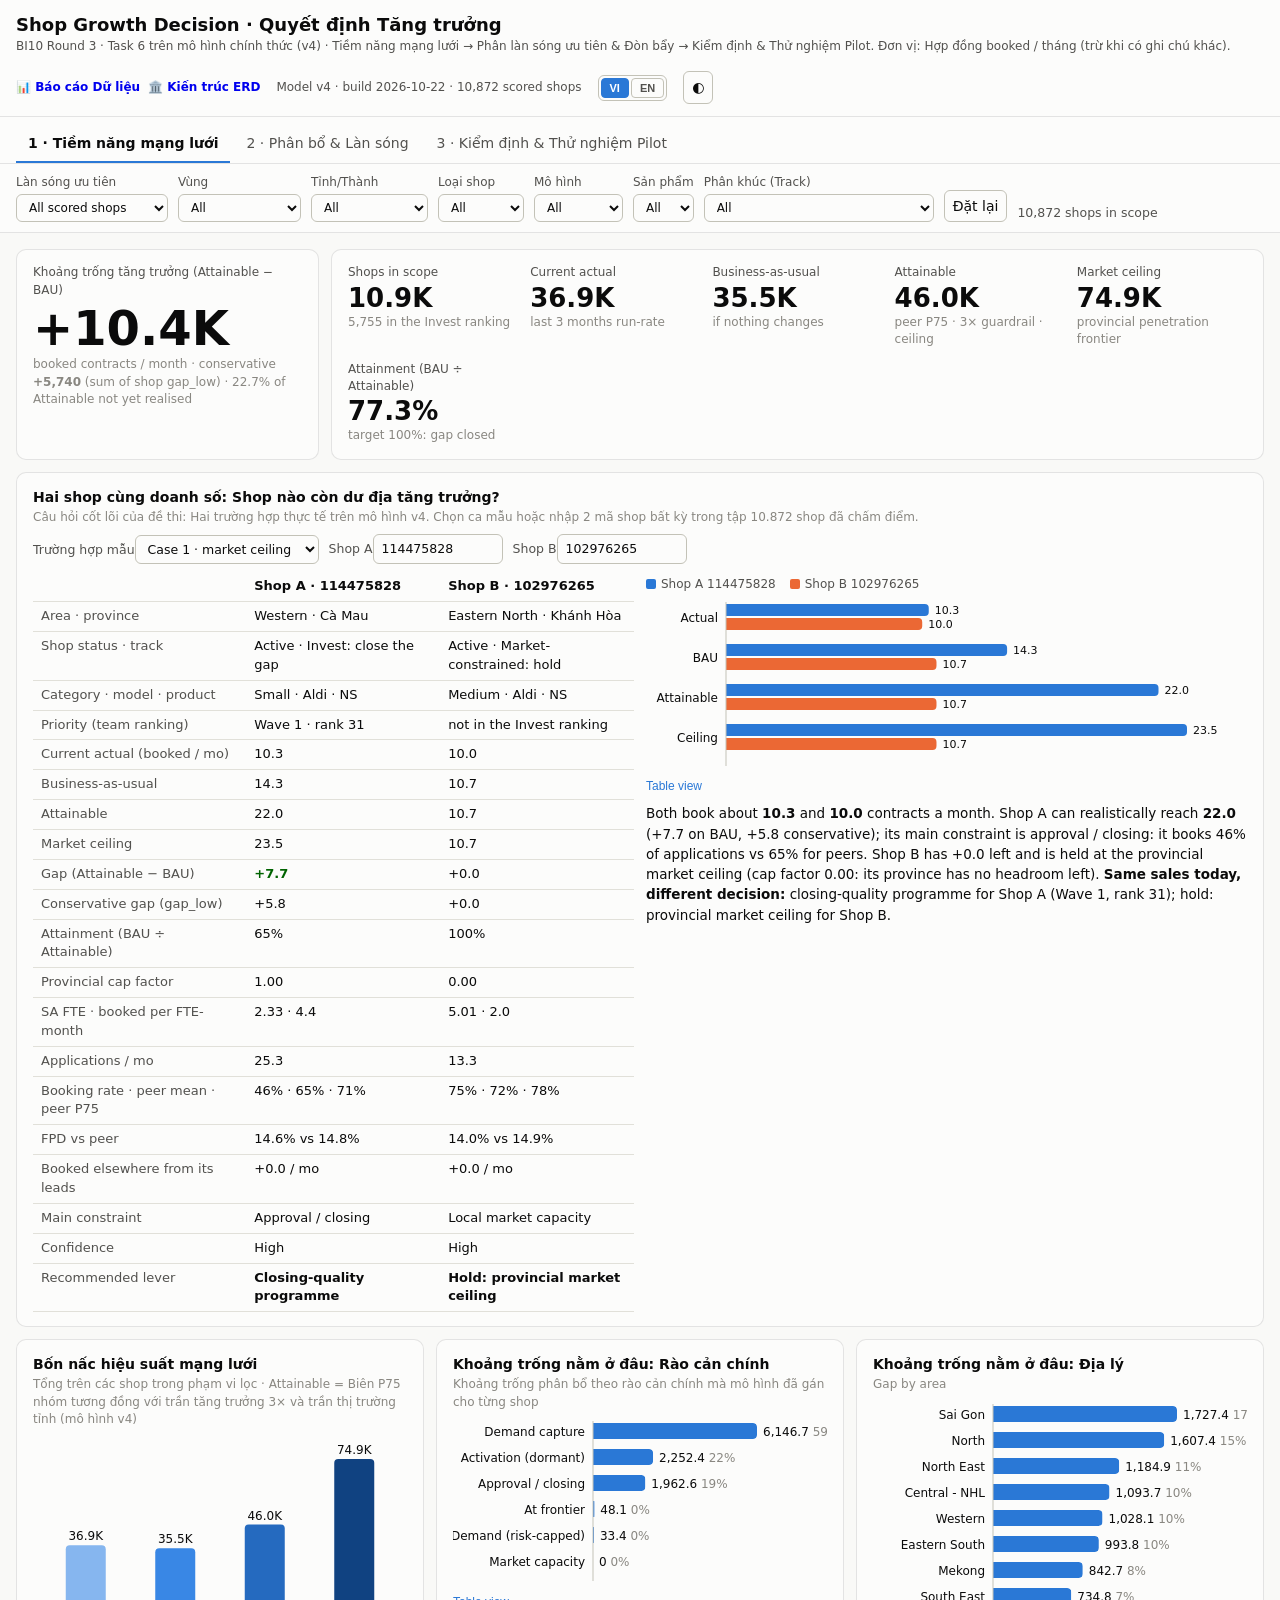
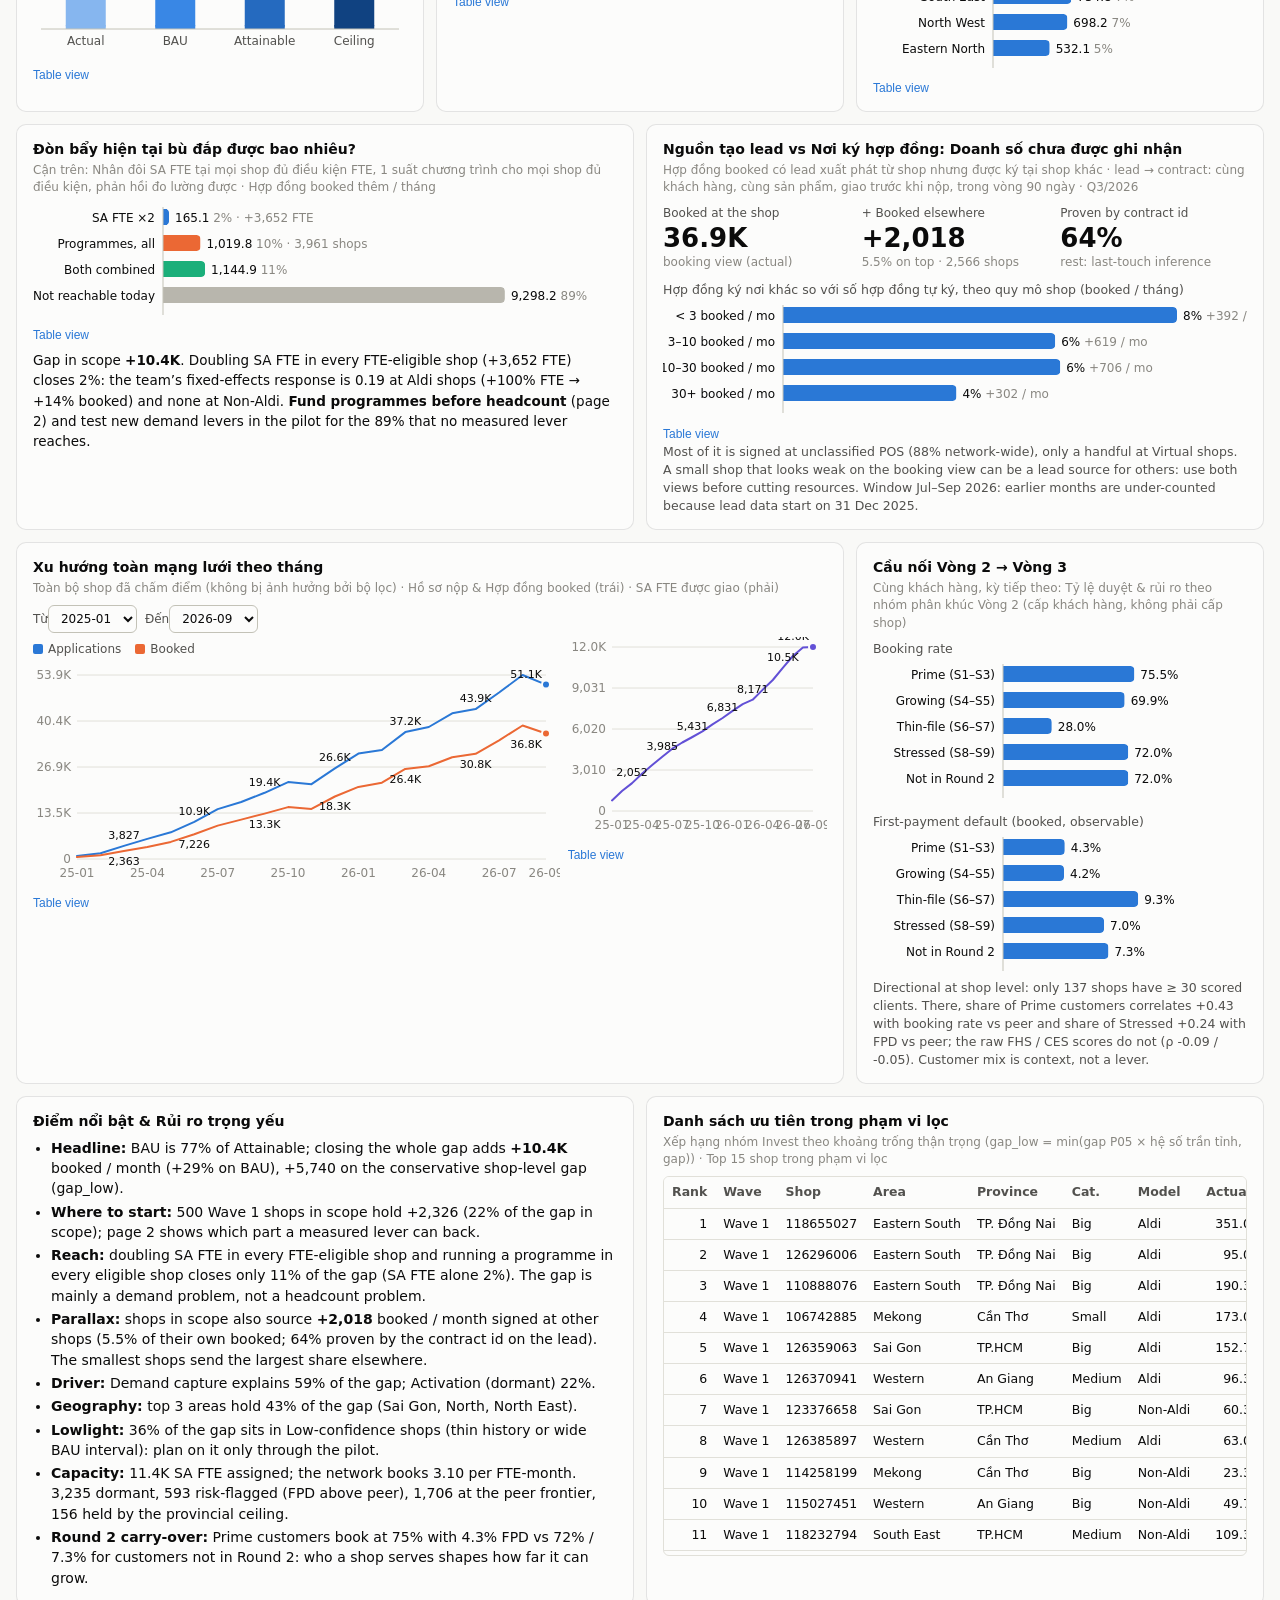
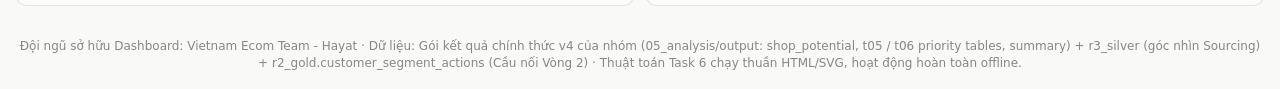
==== commit 292afeaa: "feat(i18n): seamless cross-navigation and bilingual support (EN/VI) across Data Overview, Decision S" ====
--- a/decision/index.html
+++ b/decision/index.html
@@ -87,95 +87,109 @@
 .story{font-size:13.5px;line-height:1.5}
 .trf{display:flex;gap:8px;align-items:end;font-size:12px;color:var(--ink2);margin-bottom:4px}
 @media (max-width:620px){.pair{grid-template-columns:1fr 1fr 1fr;font-size:12px}}
+
+.lang-btn {
+  background: none; border: 1px solid var(--axis); border-radius: 4px;
+  padding: 3px 8px; font-size: 11px; font-weight: 600; cursor: pointer; color: var(--ink2);
+}
+.lang-btn.active {
+  background: var(--s1); color: #fff; border-color: var(--s1);
+}
 </style>
+<script src="i18n.js"></script>
 </head>
 <body data-palette="#2a78d6,#eb6834,#1baf7a,#eda100">
 <header>
-  <div><h1>Shop Growth Decision</h1><div class="sub">BI10 Round 3 · Task 6 on the team’s final model (v4) · Network potential → priority waves &amp; levers → validation &amp; pilot. Units: booked contracts per month unless stated.</div></div>
+  <div><h1 data-i18n="head_title">Shop Growth Decision</h1><div class="sub" data-i18n="head_sub">BI10 Round 3 · Task 6 on the team’s final model (v4) · Network potential → priority waves &amp; levers → validation &amp; pilot. Units: booked contracts per month unless stated.</div></div>
   <div class="spacer"></div>
   <div style="display:flex; gap:8px; align-items:center;">
-    <a href="../" class="btn" style="text-decoration:none; display:inline-flex; align-items:center; gap:4px; font-size:12px; font-weight:600;">📊 Data Overview</a>
-    <a href="../erd/" class="btn" style="text-decoration:none; display:inline-flex; align-items:center; gap:4px; font-size:12px; font-weight:600;">🏛️ ERD Architecture</a>
+    <a href="../" class="btn" style="text-decoration:none; display:inline-flex; align-items:center; gap:4px; font-size:12px; font-weight:600;" data-i18n="nav_data_overview">📊 Data Overview</a>
+    <a href="../erd/" class="btn" style="text-decoration:none; display:inline-flex; align-items:center; gap:4px; font-size:12px; font-weight:600;" data-i18n="nav_erd">🏛️ ERD Architecture</a>
   </div>
   <div class="sub" id="dataStamp"></div>
+  <div style="display:inline-flex; gap:2px; border:1px solid var(--axis); border-radius:6px; padding:2px; background:var(--surface)">
+    <button type="button" class="lang-btn" data-lang="vi" onclick="setLanguage('vi')">VI</button>
+    <button type="button" class="lang-btn" data-lang="en" onclick="setLanguage('en')">EN</button>
+  </div>
   <button class="btn" id="themeBtn" title="Toggle light / dark">◐</button>
 </header>
 <nav>
-  <button data-page="network" class="on">1 · Network potential</button>
-  <button data-page="sim">2 · Waves &amp; allocation</button>
-  <button data-page="valid">3 · Validation &amp; pilot</button>
+  <button data-page="network" class="on" data-i18n="nav_page_network">1 · Network potential</button>
+  <button data-page="sim" data-i18n="nav_page_sim">2 · Waves &amp; allocation</button>
+  <button data-page="valid" data-i18n="nav_page_valid">3 · Validation &amp; pilot</button>
 </nav>
 <div class="filters" id="filters">
-  <label>Priority wave<select id="fWave"></select></label>
-  <label>Area<select id="fArea"></select></label>
-  <label>Province<select id="fProv"></select></label>
-  <label>Category<select id="fCat"></select></label>
-  <label>Model<select id="fModel"></select></label>
-  <label>Shop product<select id="fProd"></select></label>
-  <label>Track<select id="fTrack"></select></label>
-  <button class="btn" id="fReset">Reset</button>
+  <label><span data-i18n="lbl_filter_wave">Priority wave</span><select id="fWave"></select></label>
+  <label><span data-i18n="lbl_filter_area">Area</span><select id="fArea"></select></label>
+  <label><span data-i18n="lbl_filter_province">Province</span><select id="fProv"></select></label>
+  <label><span data-i18n="lbl_filter_category">Category</span><select id="fCat"></select></label>
+  <label><span data-i18n="lbl_filter_model">Model</span><select id="fModel"></select></label>
+  <label><span data-i18n="lbl_filter_prod">Shop product</span><select id="fProd"></select></label>
+  <label><span data-i18n="lbl_filter_track">Track</span><select id="fTrack"></select></label>
+  <button class="btn" id="fReset" data-i18n="btn_reset">Reset</button>
   <span class="note" id="fCount"></span>
 </div>
 <main>
 <!-- ================= PAGE 1 ================= -->
 <section class="page on" id="page-network">
   <div class="grid">
-    <div class="card c3 tile hero"><div class="label">Growth gap in scope (Attainable − BAU)</div><div class="value" id="heroGap">–</div><div class="delta" id="heroGapSub"></div></div>
+    <div class="card c3 tile hero"><div class="label" data-i18n="lbl_hero_gap">Growth gap in scope (Attainable − BAU)</div><div class="value" id="heroGap">–</div><div class="delta" id="heroGapSub"></div></div>
     <div class="card" style="grid-column:span 9"><div class="tiles" id="tilesNet"></div></div>
-    <div class="card c12"><h3>Two shops, same sales: which one still has room to grow?</h3><div class="cap">The brief’s core question, two cases on the final model. Pick a case or type any two scored shop IDs (the filter row does not apply here).</div>
-      <div class="pairin"><label class="note">Case<select id="pairCase"></select></label><label class="note">Shop A<input type="number" id="pairA"></label><label class="note">Shop B<input type="number" id="pairB"></label><span class="note" id="pairMsg"></span></div>
+    <div class="card c12"><h3 data-i18n="h3_pair">Two shops, same sales: which one still has room to grow?</h3><div class="cap" data-i18n="cap_pair">The brief’s core question, two cases on the final model. Pick a case or type any two scored shop IDs (the filter row does not apply here).</div>
+      <div class="pairin"><label class="note"><span data-i18n="lbl_pair_case">Case</span><select id="pairCase"></select></label><label class="note"><span data-i18n="lbl_pair_a">Shop A</span><input type="number" id="pairA"></label><label class="note"><span data-i18n="lbl_pair_b">Shop B</span><input type="number" id="pairB"></label><span class="note" id="pairMsg"></span></div>
       <div class="grid" style="gap:12px"><div class="c6" id="pairTbl"></div><div class="c6"><div id="chPair"></div><div class="story" id="pairStory" style="margin-top:8px"></div></div></div></div>
-    <div class="card c4"><h3>Four levels of shop performance</h3><div class="cap">Sum over shops in scope · Attainable = peer P75 frontier with the 3× growth guardrail and the provincial ceiling (team model v4)</div><div id="chLadder"></div></div>
-    <div class="card c4"><h3>Where the gap sits: main constraint</h3><div class="cap">Gap by the main constraint the team model assigned to each shop</div><div id="chConstraint"></div></div>
-    <div class="card c4"><h3>Where the gap sits: geography</h3><div class="cap" id="chGeoCap">Gap by area</div><div id="chGeo"></div></div>
-    <div class="card c6"><h3>What can today’s measured levers close?</h3><div class="cap">Upper bound: SA FTE doubled in every FTE-eligible shop, a programme slot for every eligible shop, measured responses · extra booked / month</div><div id="chReach"></div><div class="story" id="reachStory" style="margin-top:6px"></div></div>
-    <div class="card c6"><h3>Sourcing vs booking: business the booking view does not credit</h3><div class="cap">Booked contracts whose lead came from a shop in scope but that were signed at another shop · lead → contract: same client, same product, assigned ≤ apply, last touch within 90 days · Jul–Sep 2026</div><div class="tiles" id="srcTiles"></div><div class="note" style="margin:10px 0 4px">Booked elsewhere as a share of the shop’s own booked, by shop size (booked / month)</div><div id="chSrc"></div><div class="note" id="srcNote"></div></div>
-    <div class="card c8"><h3>Network trend by month</h3><div class="cap">All scored shops (not affected by the filter row) · applications and booked contracts (left) · SA FTE assigned (right)</div><div class="trf"><label>From<select id="tFrom"></select></label><label>To<select id="tTo"></select></label></div><div class="grid" style="gap:8px"><div class="c8" id="chTrend"></div><div class="c4" id="chTrendFte"></div></div></div>
-    <div class="card c4"><h3>Round 2 → Round 3 bridge</h3><div class="cap">Same customers, next period: contract outcome by Round 2 segment group (customer level, not shop level)</div><div id="chR2"></div><div class="note" id="r2Note"></div></div>
-    <div class="card c6"><h3>Highlights &amp; lowlights</h3><ul class="tight" id="hl"></ul></div>
-    <div class="card c6"><h3>Priority list in scope</h3><div class="cap">Team ranking of Invest shops by conservative gap (gap_low = min(gap P05 × provincial cap factor, gap)) · top 15 in scope</div><div class="tbl" id="tblTop"></div></div>
+    <div class="card c4"><h3 data-i18n="h3_ladder">Four levels of shop performance</h3><div class="cap" data-i18n="cap_ladder">Sum over shops in scope · Attainable = peer P75 frontier with the 3× growth guardrail and the provincial ceiling (team model v4)</div><div id="chLadder"></div></div>
+    <div class="card c4"><h3 data-i18n="h3_constraint">Where the gap sits: main constraint</h3><div class="cap" data-i18n="cap_constraint">Gap by the main constraint the team model assigned to each shop</div><div id="chConstraint"></div></div>
+    <div class="card c4"><h3 data-i18n="h3_geo">Where the gap sits: geography</h3><div class="cap" id="chGeoCap">Gap by area</div><div id="chGeo"></div></div>
+    <div class="card c6"><h3 data-i18n="h3_reach">What can today’s measured levers close?</h3><div class="cap" data-i18n="cap_reach">Upper bound: SA FTE doubled in every FTE-eligible shop, a programme slot for every eligible shop, measured responses · extra booked / month</div><div id="chReach"></div><div class="story" id="reachStory" style="margin-top:6px"></div></div>
+    <div class="card c6"><h3 data-i18n="h3_src">Sourcing vs booking: business the booking view does not credit</h3><div class="cap" data-i18n="cap_src">Booked contracts whose lead came from a shop in scope but that were signed at another shop · lead → contract: same client, same product, assigned ≤ apply, last touch within 90 days · Jul–Sep 2026</div><div class="tiles" id="srcTiles"></div><div class="note" style="margin:10px 0 4px" data-i18n="lbl_src_chart">Booked elsewhere as a share of the shop’s own booked, by shop size (booked / month)</div><div id="chSrc"></div><div class="note" id="srcNote"></div></div>
+    <div class="card c8"><h3 data-i18n="h3_trend">Network trend by month</h3><div class="cap" data-i18n="cap_trend">All scored shops (not affected by the filter row) · applications and booked contracts (left) · SA FTE assigned (right)</div><div class="trf"><label><span data-i18n="lbl_from">From</span><select id="tFrom"></select></label><label><span data-i18n="lbl_to">To</span><select id="tTo"></select></label></div><div class="grid" style="gap:8px"><div class="c8" id="chTrend"></div><div class="c4" id="chTrendFte"></div></div></div>
+    <div class="card c4"><h3 data-i18n="h3_r2">Round 2 → Round 3 bridge</h3><div class="cap" data-i18n="cap_r2">Same customers, next period: contract outcome by Round 2 segment group (customer level, not shop level)</div><div id="chR2"></div><div class="note" id="r2Note"></div></div>
+    <div class="card c6"><h3 data-i18n="h3_hl">Highlights &amp; lowlights</h3><ul class="tight" id="hl"></ul></div>
+    <div class="card c6"><h3 data-i18n="h3_top">Priority list in scope</h3><div class="cap" data-i18n="cap_top">Team ranking of Invest shops by conservative gap (gap_low = min(gap P05 × provincial cap factor, gap)) · top 15 in scope</div><div class="tbl" id="tblTop"></div></div>
   </div>
 </section>
 <!-- ================= PAGE 2 ================= -->
 <section class="page" id="page-sim">
   <div class="grid">
-    <div class="card c12"><h3>Priority waves and the part a measured lever can back</h3><div class="cap">Waves are cumulative: the team’s ranking of the 5,755 Invest shops by conservative gap (t05 / t06) · measured lever = closing-quality programme in Active shops with ≥ 3 applications a month that book below the peer mean (half the shortfall × applications, capped at the gap) · whole network, filter row not applied</div>
+    <div class="card c12"><h3 data-i18n="h3_waves">Priority waves and the part a measured lever can back</h3><div class="cap" data-i18n="cap_waves">Waves are cumulative: the team’s ranking of the 5,755 Invest shops by conservative gap (t05 / t06) · measured lever = closing-quality programme in Active shops with ≥ 3 applications a month that book below the peer mean (half the shortfall × applications, capped at the gap) · whole network, filter row not applied</div>
       <div class="grid" style="gap:12px"><div class="c8"><div class="tbl" id="tblWaves" style="max-height:none"></div></div><div class="c4" id="chWaves"></div></div><div class="story" id="wavesStory" style="margin-top:8px"></div></div>
-    <div class="card c12"><h3>Inputs — what Sales Management controls</h3><div class="cap">Scope = priority scope ∩ filter row. The engine assigns one lever per shop: SA FTE (demand capture) or one programme slot (closing quality / reactivation / fix quality first).</div>
+    <div class="card c12"><h3 data-i18n="h3_inputs">Inputs — what Sales Management controls</h3><div class="cap" data-i18n="cap_inputs">Scope = priority scope ∩ filter row. The engine assigns one lever per shop: SA FTE (demand capture) or one programme slot (closing quality / reactivation / fix quality first).</div>
       <div class="inputs">
-        <label>Priority scope<select id="inScope"><option value="500" selected>Wave 1 · top 500</option><option value="1000">Wave 2 · top 1,000</option><option value="2000">Wave 3 · top 2,000</option><option value="5755">All Invest · 5,755</option><option value="">All scored shops</option></select></label>
-        <label>Extra SA FTE budget<div class="rng"><input type="range" id="inFte" min="0" max="100" step="1" value="0"><output id="outFte">0</output></div></label>
-        <label>Programme slots (shops)<div class="rng"><input type="range" id="inSlots" min="0" max="2000" step="25" value="500"><output id="outSlots">500</output></div></label>
-        <label>Horizon (months)<select id="inHorizon"><option>3</option><option selected>6</option><option>12</option></select></label>
-        <label>Max shop FPD for any lever<div class="rng"><input type="range" id="inFpd" min="0.05" max="0.40" step="0.01" value="0.40"><output id="outFpd">any</output></div></label>
-        <label>Minimum confidence<select id="inConf"><option value="">All shops</option><option value="hm">Medium + High</option><option value="h">High only</option></select></label>
-        <label>Slots reserved for reactivation<div class="rng"><input type="range" id="inReact" min="0" max="50" step="5" value="0"><output id="outReact">0%</output></div></label>
-        <label>Staffing response (elasticity)<select id="inElas"><option value="low">Low</option><option value="base" selected>Base</option><option value="high">High</option></select></label>
+        <label><span data-i18n="lbl_in_scope">Priority scope</span><select id="inScope"><option value="500" selected>Wave 1 · top 500</option><option value="1000">Wave 2 · top 1,000</option><option value="2000">Wave 3 · top 2,000</option><option value="5755">All Invest · 5,755</option><option value="">All scored shops</option></select></label>
+        <label><span data-i18n="lbl_in_fte">Extra SA FTE budget</span><div class="rng"><input type="range" id="inFte" min="0" max="100" step="1" value="0"><output id="outFte">0</output></div></label>
+        <label><span data-i18n="lbl_in_slots">Programme slots (shops)</span><div class="rng"><input type="range" id="inSlots" min="0" max="2000" step="25" value="500"><output id="outSlots">500</output></div></label>
+        <label><span data-i18n="lbl_in_horizon">Horizon (months)</span><select id="inHorizon"><option>3</option><option selected>6</option><option>12</option></select></label>
+        <label><span data-i18n="lbl_in_fpd">Max shop FPD for any lever</span><div class="rng"><input type="range" id="inFpd" min="0.05" max="0.40" step="0.01" value="0.40"><output id="outFpd">any</output></div></label>
+        <label><span data-i18n="lbl_in_conf">Minimum confidence</span><select id="inConf"><option value="">All shops</option><option value="hm">Medium + High</option><option value="h">High only</option></select></label>
+        <label><span data-i18n="lbl_in_react">Slots reserved for reactivation</span><div class="rng"><input type="range" id="inReact" min="0" max="50" step="5" value="0"><output id="outReact">0%</output></div></label>
+        <label><span data-i18n="lbl_in_elas">Staffing response (elasticity)</span><select id="inElas"><option value="low">Low</option><option value="base" selected>Base</option><option value="high">High</option></select></label>
       </div>
     </div>
-    <div class="card c4"><h3>Decision</h3><div class="cap">Hard guardrails decide Reject; any other failed check gives Revise</div><div id="verdict"></div><ul class="checks" id="checks"></ul></div>
+    <div class="card c4"><h3 data-i18n="h3_verdict">Decision</h3><div class="cap" data-i18n="cap_verdict">Hard guardrails decide Reject; any other failed check gives Revise</div><div id="verdict"></div><ul class="checks" id="checks"></ul></div>
     <div class="card c8"><div class="tiles" id="tilesSim"></div><div class="note" style="margin-top:10px" id="reco"></div></div>
-    <div class="card c4"><h3>Uplift by lever</h3><div class="cap">Engine plan vs the team priority order with the same budget (FTE spread evenly, slots in rank order)</div><div id="chLever"></div></div>
-    <div class="card c4"><h3>Does an extra SA FTE pay back?</h3><div class="cap">Average extra booked per added FTE-month as the FTE budget grows in scope (slots held at 0) · reference line = network booked per FTE-month</div><div id="chCurve"></div></div>
-    <div class="card c4"><h3>Uplift by area</h3><div class="cap">Expected extra booked / month from the plan</div><div id="chUpArea"></div></div>
-    <div class="card c12"><h3>The plan: shops selected</h3><div class="cap" id="planCap"></div><div class="tbl" id="tblPlan"></div><div style="margin-top:8px;display:flex;gap:8px;align-items:center"><button class="btn primary" id="btnCsv">Download plan (CSV)</button><span class="note">Expected uplift = extra booked contracts per month at the end of the horizon; P05 = conservative share from the team’s gap_low.</span></div></div>
+    <div class="card c4"><h3 data-i18n="h3_lever">Uplift by lever</h3><div class="cap" data-i18n="cap_lever">Engine plan vs the team priority order with the same budget (FTE spread evenly, slots in rank order)</div><div id="chLever"></div></div>
+    <div class="card c4"><h3 data-i18n="h3_curve">Does an extra SA FTE pay back?</h3><div class="cap" data-i18n="cap_curve">Average extra booked per added FTE-month as the FTE budget grows in scope (slots held at 0) · reference line = network booked per FTE-month</div><div id="chCurve"></div></div>
+    <div class="card c4"><h3 data-i18n="h3_up_area">Uplift by area</h3><div class="cap" data-i18n="cap_up_area">Expected extra booked / month from the plan</div><div id="chUpArea"></div></div>
+    <div class="card c12"><h3>The plan: shops selected</h3><div class="cap" id="planCap"></div><div class="tbl" id="tblPlan"></div><div style="margin-top:8px;display:flex;gap:8px;align-items:center"><button class="btn primary" id="btnCsv" data-i18n="btn_download_csv">Download plan (CSV)</button><span class="note" data-i18n="note_plan_footer">Expected uplift = extra booked contracts per month at the end of the horizon; P05 = conservative share from the team’s gap_low.</span></div></div>
   </div>
 </section>
 <!-- ================= PAGE 3 ================= -->
 <section class="page" id="page-valid">
   <div class="grid">
-    <div class="card c12"><h3>Can we trust the numbers? Team validation (Task 3–5) and Task 6 checks</h3><div class="tiles" id="tilesVal"></div></div>
-    <div class="card c6"><h3>Attainable is a range, not a point</h3><div class="cap">Network Attainable before the provincial ceiling under other benchmark quantiles and growth guardrails (team summary.json) · base = P75 and 3×</div><div id="chRange"></div><div class="note" id="rangeNote"></div></div>
-    <div class="card c6"><h3>Pilot: how the waves are proven before scaling</h3><div id="pilot"></div></div>
-    <div class="card c6"><h3>Reference scenarios</h3><div class="cap">Python engine on the v4 model; the browser engine reproduces these (page 2)</div><div class="tbl" id="tblScen"></div></div>
-    <div class="card c6"><h3>Sensitivity: does the plan change when assumptions move?</h3><div class="cap">Engine plan “all scored shops, 500 slots, no FTE” re-run under each assumption · Jaccard = shops selected in both runs ÷ shops in either run · last column: yield of a 20-FTE add-on</div><div class="tbl" id="tblSens"></div></div>
-    <div class="card c6"><h3>Round 2 insight carried into Round 3</h3><div class="cap">FHS × CES segments were built on Dec-24/Jan-25 applicants; those who transact again in 2025-26 show the segmentation holds out of sample at customer level</div><div class="tbl" id="tblR2"></div><div class="note" id="r2Note2"></div></div>
-    <div class="card c6"><h3>Method notes &amp; assumptions</h3><ul class="tight" id="notes"></ul></div>
+    <div class="card c12"><h3 data-i18n="h3_trust">Can we trust the numbers? Team validation (Task 3–5) and Task 6 checks</h3><div class="tiles" id="tilesVal"></div></div>
+    <div class="card c6"><h3 data-i18n="h3_range">Attainable is a range, not a point</h3><div class="cap" data-i18n="cap_range">Network Attainable before the provincial ceiling under other benchmark quantiles and growth guardrails (team summary.json) · base = P75 and 3×</div><div id="chRange"></div><div class="note" id="rangeNote"></div></div>
+    <div class="card c6"><h3 data-i18n="h3_pilot">Pilot: how the waves are proven before scaling</h3><div id="pilot"></div></div>
+    <div class="card c6"><h3 data-i18n="h3_scen">Reference scenarios</h3><div class="cap" data-i18n="cap_scen">Python engine on the v4 model; the browser engine reproduces these (page 2)</div><div class="tbl" id="tblScen"></div></div>
+    <div class="card c6"><h3 data-i18n="h3_sens">Sensitivity: does the plan change when assumptions move?</h3><div class="cap" data-i18n="cap_sens">Engine plan “all scored shops, 500 slots, no FTE” re-run under each assumption · Jaccard = shops selected in both runs ÷ shops in either run · last column: yield of a 20-FTE add-on</div><div class="tbl" id="tblSens"></div></div>
+    <div class="card c6"><h3 data-i18n="h3_r2_insight">Round 2 insight carried into Round 3</h3><div class="cap" data-i18n="cap_r2_insight">FHS × CES segments were built on Dec-24/Jan-25 applicants; those who transact again in 2025-26 show the segmentation holds out of sample at customer level</div><div class="tbl" id="tblR2"></div><div class="note" id="r2Note2"></div></div>
+    <div class="card c6"><h3 data-i18n="h3_notes">Method notes &amp; assumptions</h3><ul class="tight" id="notes"></ul></div>
   </div>
 </section>
 </main>
-<footer>Dashboard owner: Vietnam Ecom Team - Hayat · Data: team final package v4 (05_analysis/output: shop_potential, t05 / t06 priority tables, summary) + r3_silver (sourcing view) + r2_gold.customer_segment_actions (Round 2 bridge) · Task 6 engine, plain HTML/SVG, runs offline.</footer>
+<footer data-i18n="footer_text">Dashboard owner: Vietnam Ecom Team - Hayat · Data: team final package v4 (05_analysis/output: shop_potential, t05 / t06 priority tables, summary) + r3_silver (sourcing view) + r2_gold.customer_segment_actions (Round 2 bridge) · Task 6 engine, plain HTML/SVG, runs offline.</footer>
 <div id="tip"></div>
+<script src="decision_i18n.js"></script>
 <script src="data.js"></script>
 <script>
 /* ===================== helpers ===================== */
@@ -510,6 +524,15 @@
 document.querySelectorAll('nav button').forEach(b=>b.onclick=()=>{document.querySelectorAll('nav button').forEach(x=>x.classList.toggle('on',x===b));document.querySelectorAll('section.page').forEach(s=>s.classList.toggle('on',s.id==='page-'+b.dataset.page));$('#filters').style.display=b.dataset.page==='valid'?'none':'';if(b.dataset.page==='valid')renderValidation();else{refresh();if(b.dataset.page==='sim')renderWaves();}});
 $('#themeBtn').onclick=()=>{const r=document.documentElement;const cur=r.getAttribute('data-theme')||(matchMedia('(prefers-color-scheme: dark)').matches?'dark':'light');r.setAttribute('data-theme',cur==='dark'?'light':'dark');};
 let rt;addEventListener('resize',()=>{clearTimeout(rt);rt=setTimeout(()=>{refresh();renderWaves();},200);});
+
+window.addEventListener('bi10-lang-changed', e => {
+  applyDecisionStaticI18n();
+  refresh();
+  if (typeof renderWaves === 'function') renderWaves();
+  if (typeof renderValidation === 'function') renderValidation();
+});
+applyDecisionStaticI18n();
+
 renderValidation();renderWaves();refresh();
 </script>
 </body>
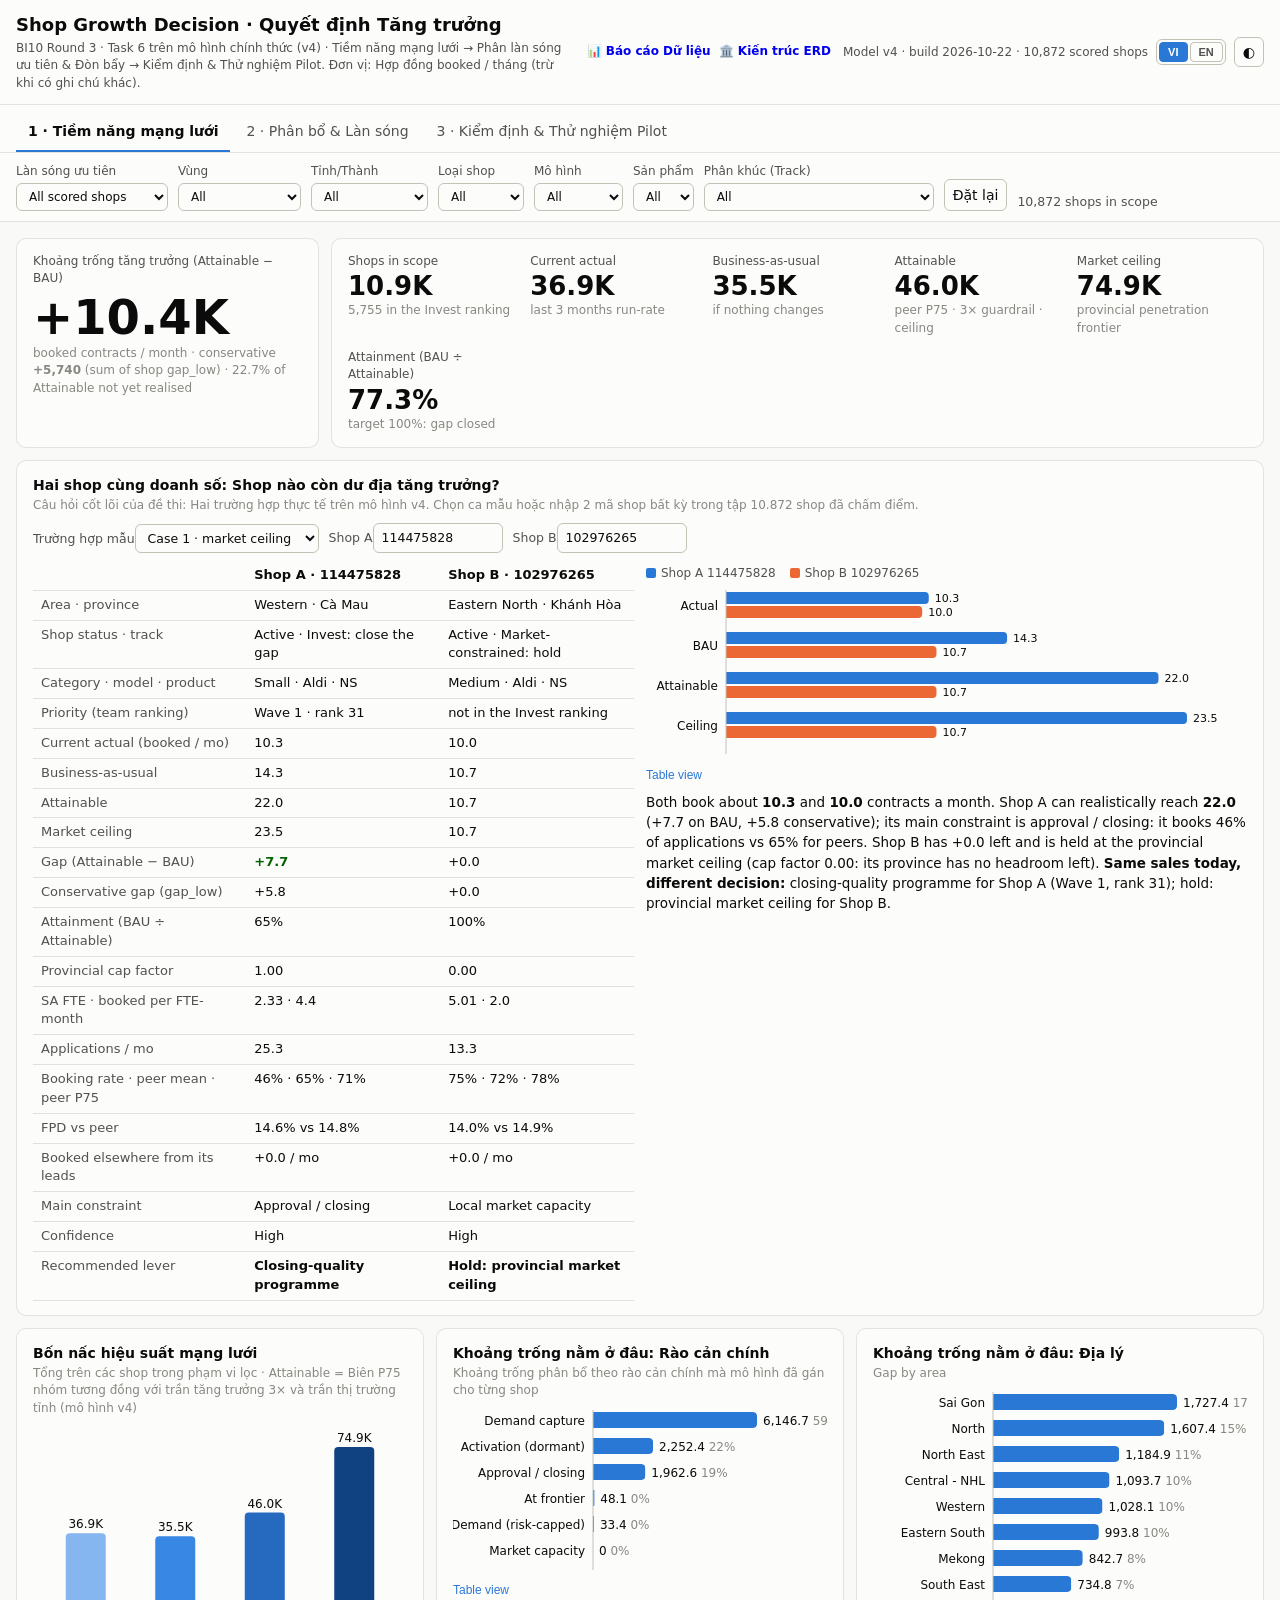
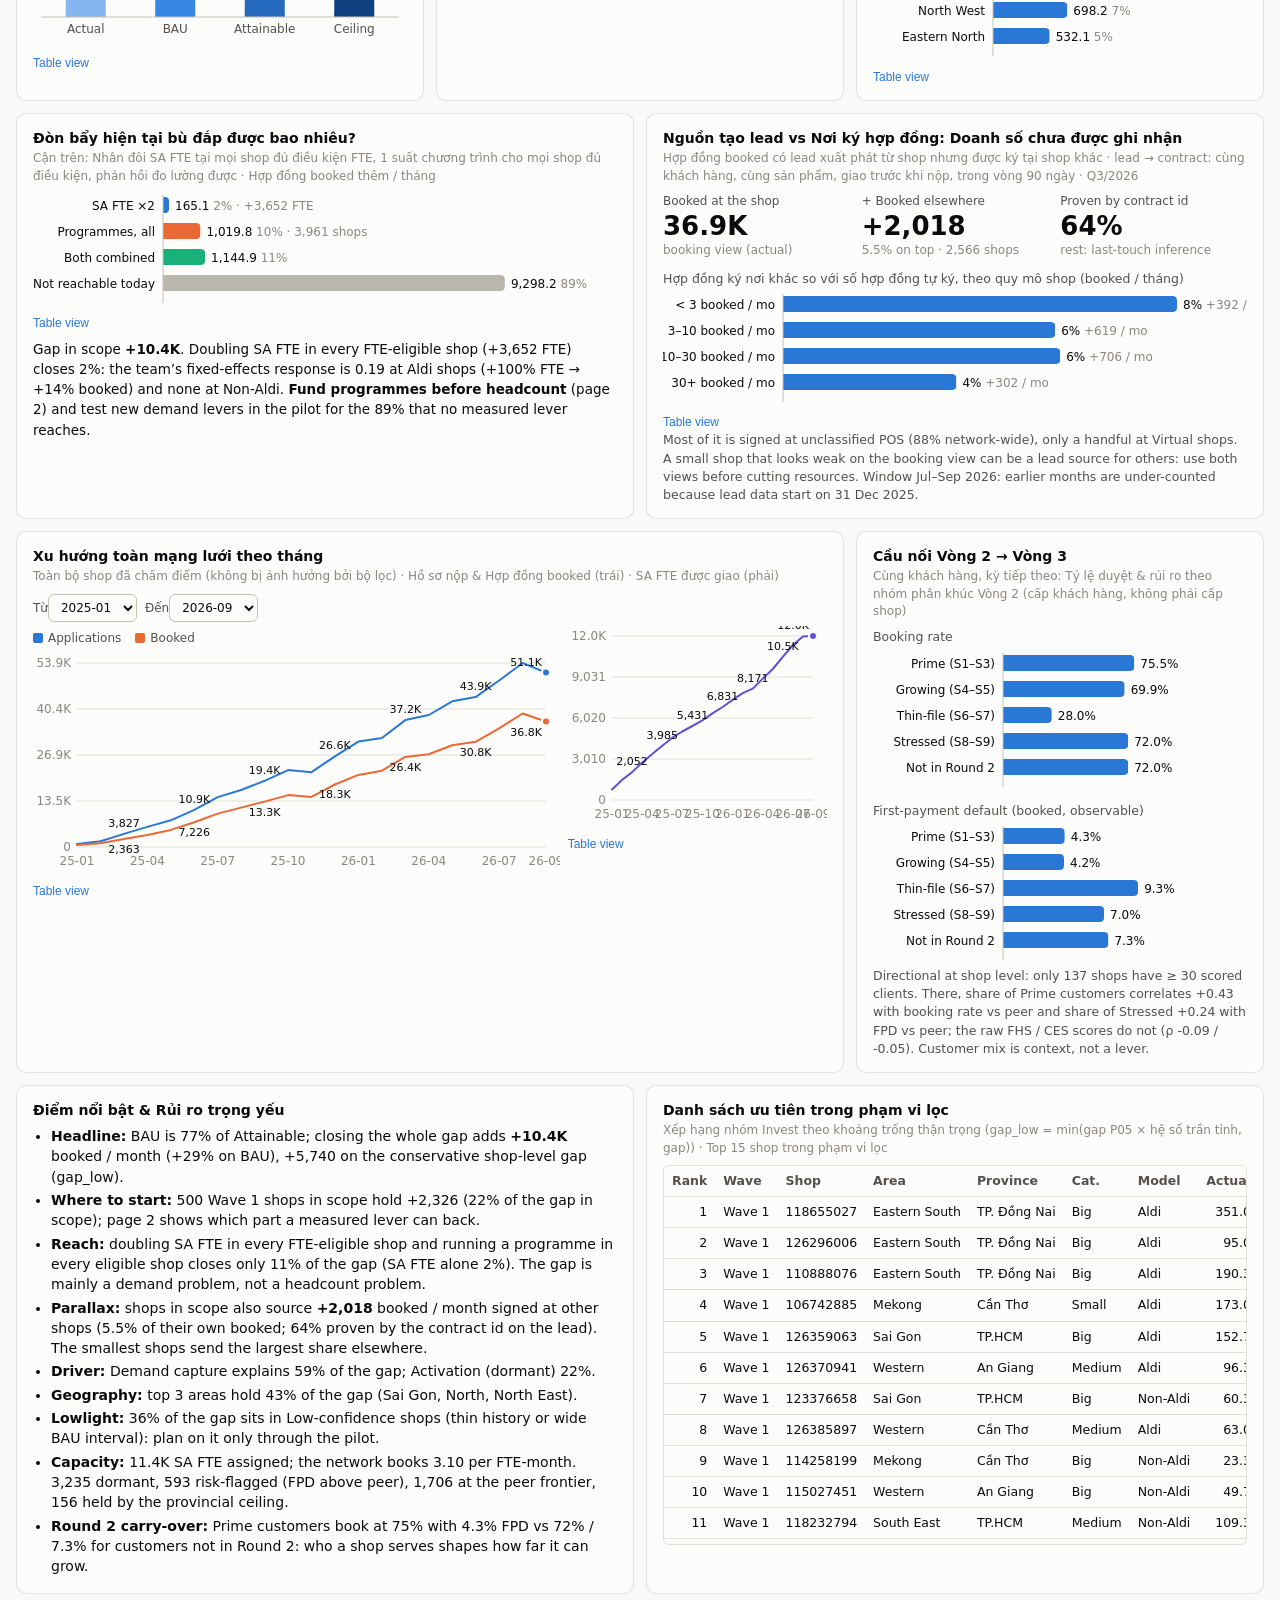
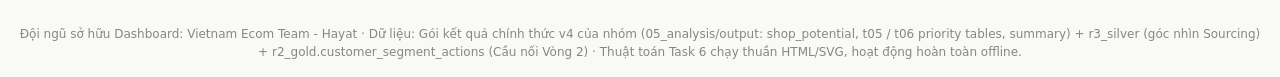
==== commit a2290b89: "fix(ui): prevent header wrapping by separating brand and action controls with flex-nowrap" ====
--- a/decision/index.html
+++ b/decision/index.html
@@ -22,10 +22,16 @@
   --o1:#86b6ef;--o2:#3987e5;--o3:#256abf;--o4:#184f95;--goodtxt:#0ca30c;--midpt:#383835;}
 *{box-sizing:border-box}
 body{margin:0;background:var(--plane);color:var(--ink);font:14px/1.45 system-ui,-apple-system,"Segoe UI",sans-serif}
-header{background:var(--surface);border-bottom:1px solid var(--border);padding:12px 16px;display:flex;align-items:center;gap:16px;flex-wrap:wrap}
-header h1{font-size:18px;margin:0;font-weight:650}
-header .sub{color:var(--ink2);font-size:12px}
-header .spacer{flex:1}
+header{background:var(--surface);border-bottom:1px solid var(--border);padding:12px 16px;display:flex;align-items:center;justify-content:space-between;gap:16px;flex-wrap:nowrap}
+header .brand{min-width:0;flex:1 1 auto}
+header h1{font-size:18px;margin:0;font-weight:650;white-space:nowrap;overflow:hidden;text-overflow:ellipsis}
+header .sub{color:var(--ink2);font-size:12px;margin-top:2px}
+header .actions{display:flex;align-items:center;gap:8px;flex:0 0 auto;flex-wrap:nowrap}
+@media (max-width:1100px){
+  header{flex-wrap:wrap;gap:10px}
+  header h1{white-space:normal}
+  header .actions{width:100%;justify-content:flex-end}
+}
 nav{display:flex;gap:4px;padding:8px 16px 0;background:var(--surface);border-bottom:1px solid var(--border);flex-wrap:wrap}
 nav button{background:none;border:0;border-bottom:2px solid transparent;padding:8px 12px;font:inherit;color:var(--ink2);cursor:pointer}
 nav button.on{color:var(--ink);border-bottom-color:var(--s1);font-weight:600}
@@ -100,18 +106,20 @@
 </head>
 <body data-palette="#2a78d6,#eb6834,#1baf7a,#eda100">
 <header>
-  <div><h1 data-i18n="head_title">Shop Growth Decision</h1><div class="sub" data-i18n="head_sub">BI10 Round 3 · Task 6 on the team’s final model (v4) · Network potential → priority waves &amp; levers → validation &amp; pilot. Units: booked contracts per month unless stated.</div></div>
-  <div class="spacer"></div>
-  <div style="display:flex; gap:8px; align-items:center;">
+  <div class="brand">
+    <h1 data-i18n="head_title">Shop Growth Decision</h1>
+    <div class="sub" data-i18n="head_sub">BI10 Round 3 · Task 6 on the team’s final model (v4) · Network potential → priority waves &amp; levers → validation &amp; pilot. Units: booked contracts per month unless stated.</div>
+  </div>
+  <div class="actions">
     <a href="../" class="btn" style="text-decoration:none; display:inline-flex; align-items:center; gap:4px; font-size:12px; font-weight:600;" data-i18n="nav_data_overview">📊 Data Overview</a>
     <a href="../erd/" class="btn" style="text-decoration:none; display:inline-flex; align-items:center; gap:4px; font-size:12px; font-weight:600;" data-i18n="nav_erd">🏛️ ERD Architecture</a>
+    <div class="sub" id="dataStamp" style="margin-left:4px"></div>
+    <div style="display:inline-flex; gap:2px; border:1px solid var(--axis); border-radius:6px; padding:2px; background:var(--surface)">
+      <button type="button" class="lang-btn" data-lang="vi" onclick="setLanguage('vi')">VI</button>
+      <button type="button" class="lang-btn" data-lang="en" onclick="setLanguage('en')">EN</button>
+    </div>
+    <button class="btn" id="themeBtn" title="Toggle light / dark" style="padding:4px 8px">◐</button>
   </div>
-  <div class="sub" id="dataStamp"></div>
-  <div style="display:inline-flex; gap:2px; border:1px solid var(--axis); border-radius:6px; padding:2px; background:var(--surface)">
-    <button type="button" class="lang-btn" data-lang="vi" onclick="setLanguage('vi')">VI</button>
-    <button type="button" class="lang-btn" data-lang="en" onclick="setLanguage('en')">EN</button>
-  </div>
-  <button class="btn" id="themeBtn" title="Toggle light / dark">◐</button>
 </header>
 <nav>
   <button data-page="network" class="on" data-i18n="nav_page_network">1 · Network potential</button>
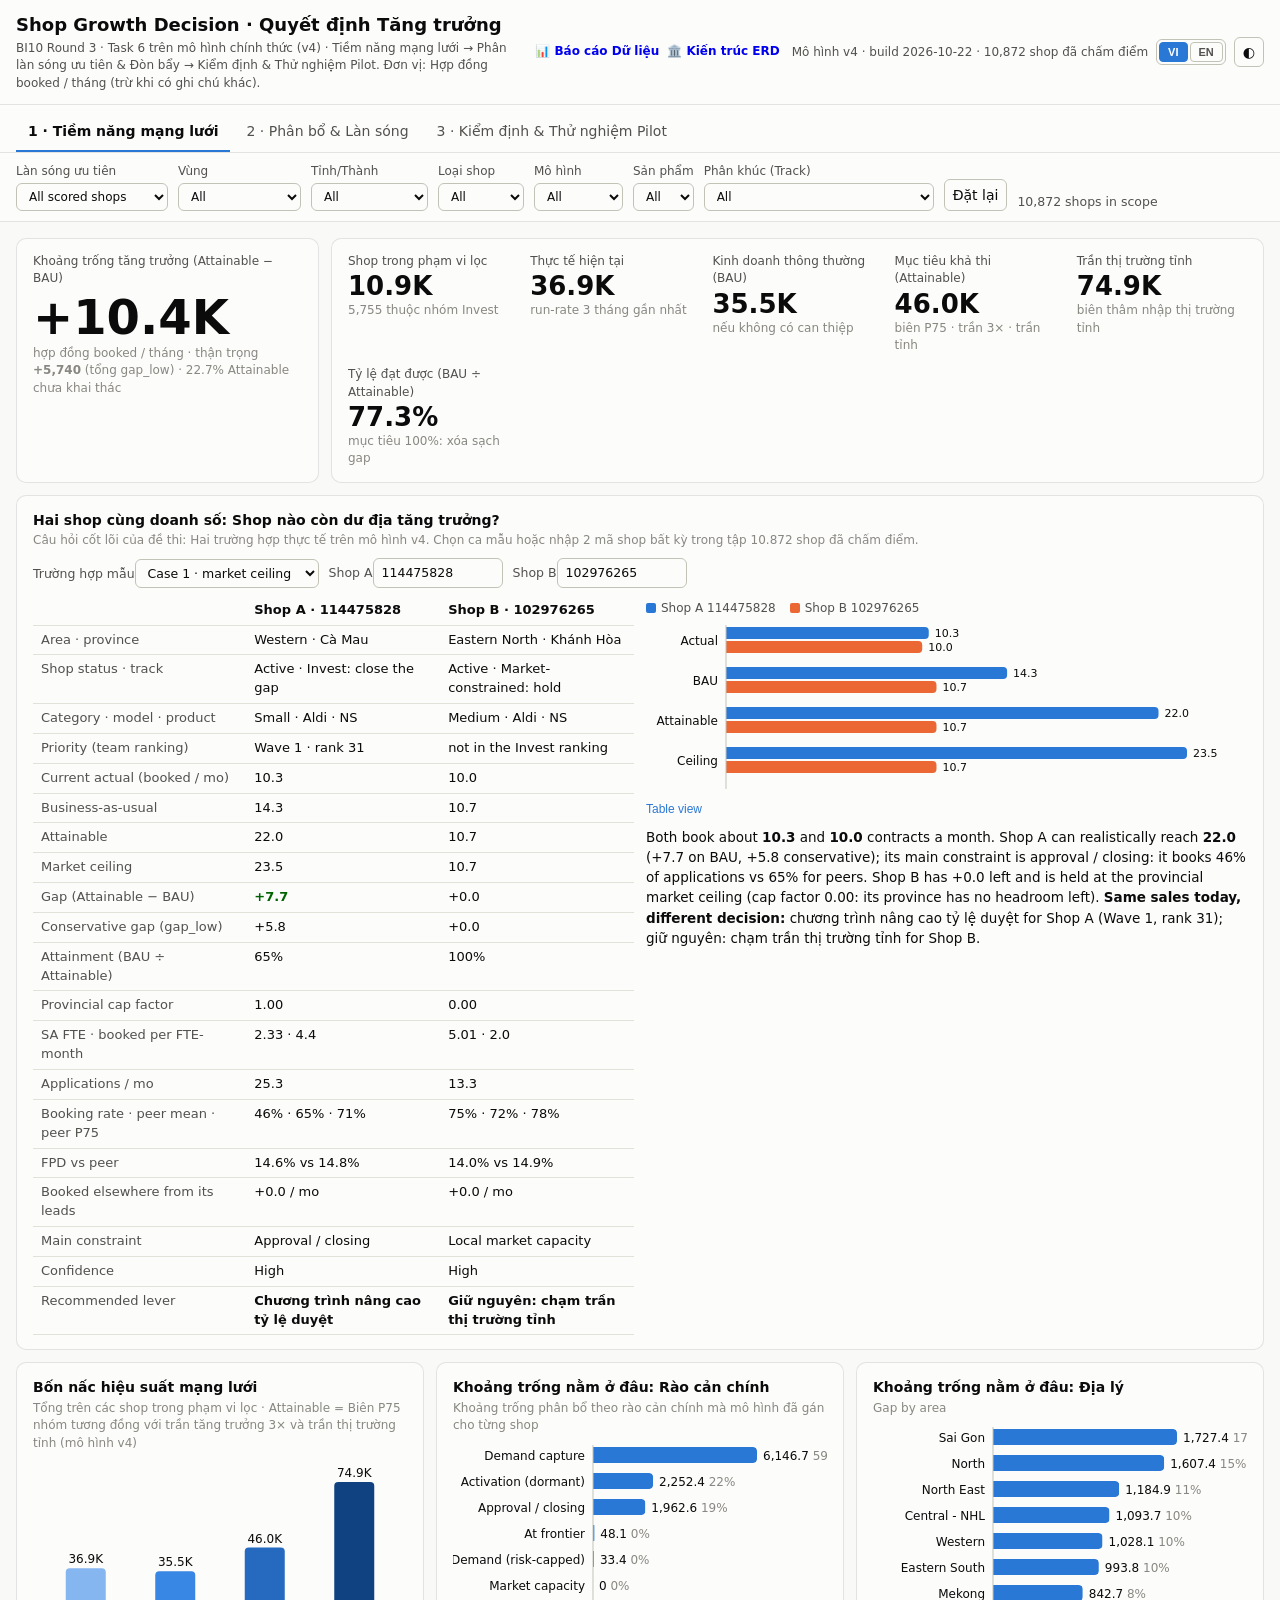
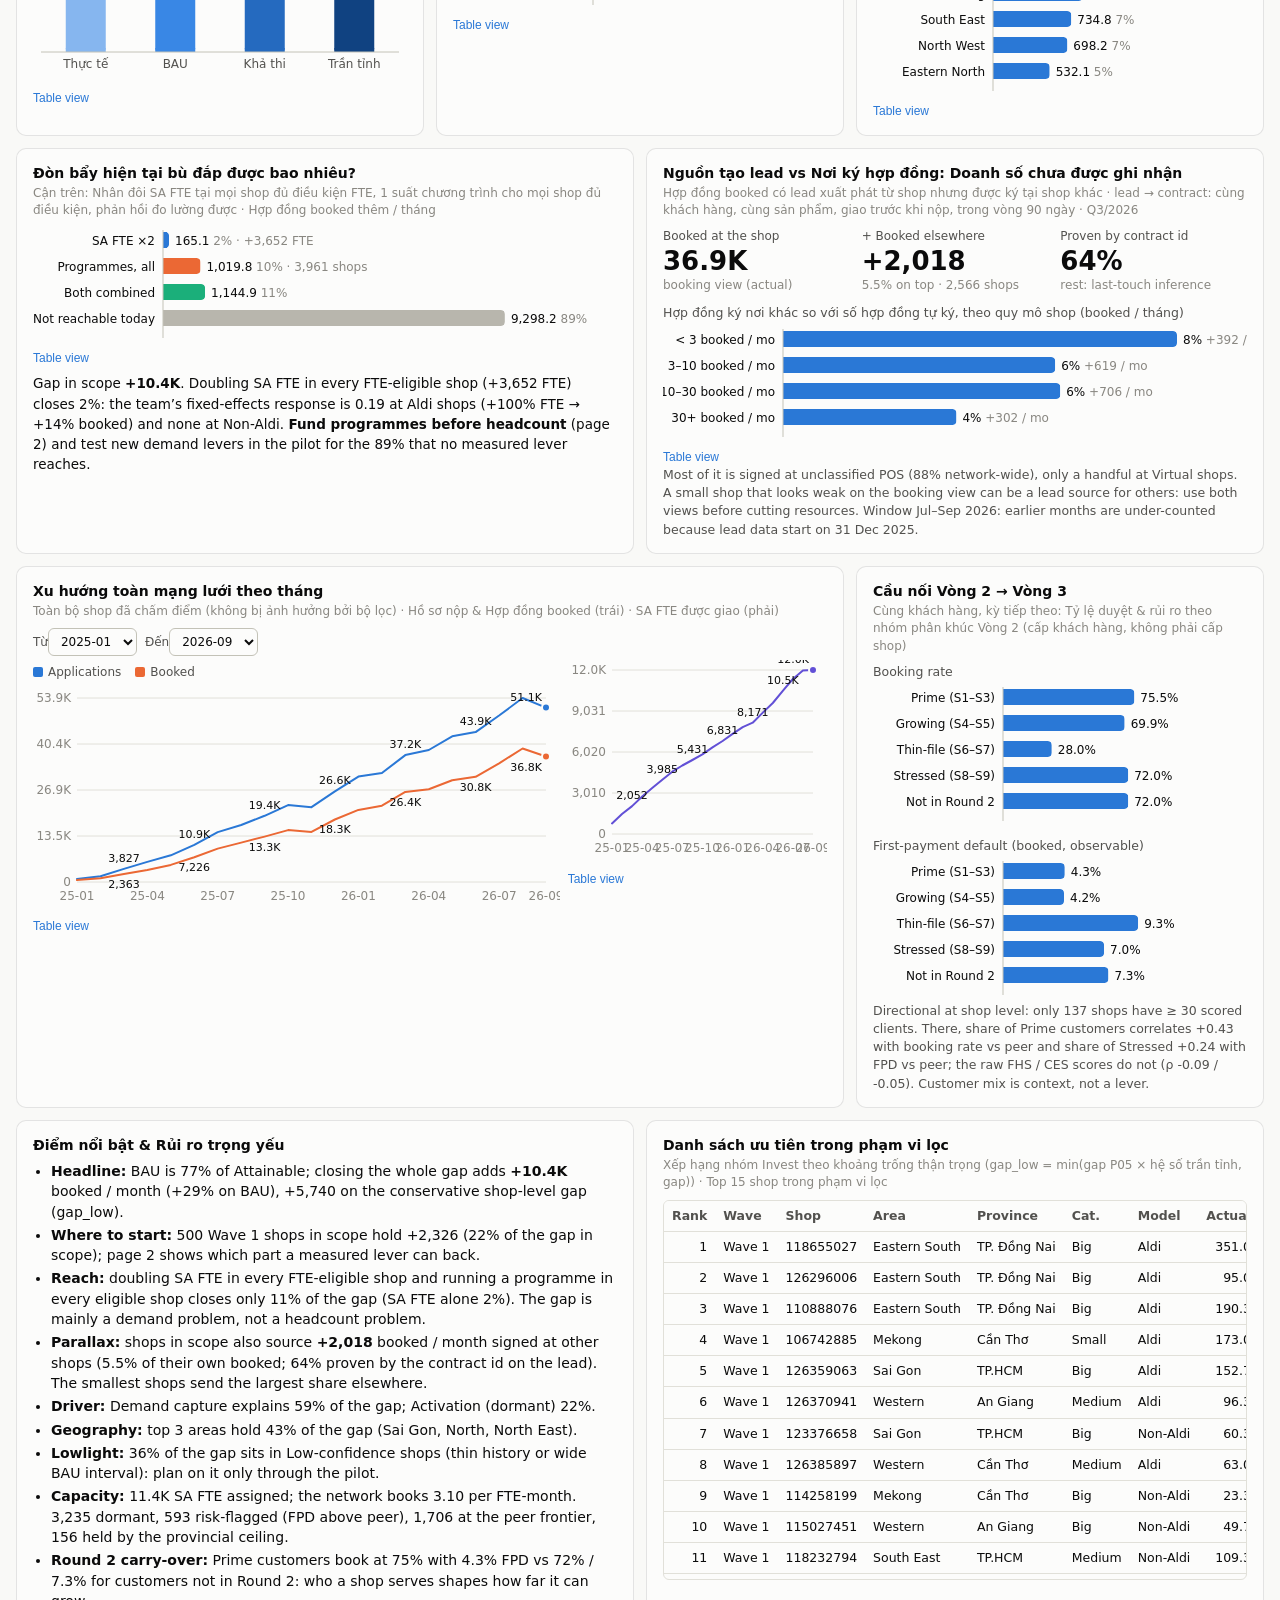
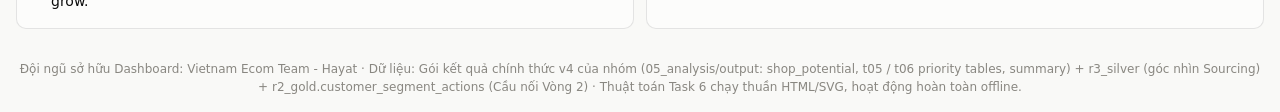
==== commit ac1c6596: "fix(i18n): dynamic bilingual rendering for Data Overview KPIs, insights, charts, and Decision tiles" ====
--- a/decision/index.html
+++ b/decision/index.html
@@ -3,6 +3,25 @@
 <head>
 <meta charset="utf-8">
 <meta name="viewport" content="width=device-width,initial-scale=1">
+<link rel="icon" type="image/svg+xml" href="favicon.svg">
+<link rel="alternate icon" type="image/svg+xml" href="../favicon.svg">
+<script>
+(function(){
+  try {
+    var t = localStorage.getItem('r3-overview-theme');
+    if (t === 'dark') {
+      document.documentElement.setAttribute('data-theme', 'dark');
+      document.documentElement.dataset.theme = 'dark';
+    } else {
+      document.documentElement.setAttribute('data-theme', 'light');
+      document.documentElement.dataset.theme = 'light';
+    }
+  } catch(e){
+    document.documentElement.setAttribute('data-theme', 'light');
+    document.documentElement.dataset.theme = 'light';
+  }
+})();
+</script>
 <title>Shop Growth Decision</title>
 <meta name="description" content="BI10 Round 3 - Task 6 on the team's final model (v4): network potential, priority waves and levers, validation and pilot.">
 <style>
@@ -12,10 +31,7 @@
   --o1:#86b6ef;--o2:#3987e5;--o3:#256abf;--o4:#104281;
   --good:#0ca30c;--warn:#fab219;--serious:#ec835a;--crit:#d03b3b;--goodtxt:#006300;
   --midpt:#f0efec;}
-@media (prefers-color-scheme:dark){:root:where(:not([data-theme="light"])){color-scheme:dark;
-  --surface:#1a1a19;--plane:#0d0d0d;--ink:#f0efec;--ink2:#c3c2b7;--muted:#898781;--grid:#2c2c2a;--axis:#383835;--border:rgba(255,255,255,.10);
-  --s1:#3987e5;--s2:#d95926;--s3:#199e70;--s4:#c98500;--s7:#9085e9;--de:#5a5955;
-  --o1:#86b6ef;--o2:#3987e5;--o3:#256abf;--o4:#184f95;--goodtxt:#0ca30c;--midpt:#383835;}}
+/* prefers-color-scheme auto-dark removed; default is light */
 :root[data-theme="dark"]{color-scheme:dark;
   --surface:#1a1a19;--plane:#0d0d0d;--ink:#f0efec;--ink2:#c3c2b7;--muted:#898781;--grid:#2c2c2a;--axis:#383835;--border:rgba(255,255,255,.10);
   --s1:#3987e5;--s2:#d95926;--s3:#199e70;--s4:#c98500;--s7:#9085e9;--de:#5a5955;
@@ -273,8 +289,17 @@
 const SHOPS=D.shops.map(a=>{const o={};COLS.forEach((c,i)=>o[c]=a[i]);return o;});
 SHOPS.forEach(s=>{if(s.avg_ticket==null)s.avg_ticket=0;if(s.gap_p05_ratio==null)s.gap_p05_ratio=1;});
 const LEVER_COLOR={FTE:'var(--s1)',APPROVAL:'var(--s2)',REACT:'var(--s3)',QUALITY_FIX:'var(--s4)'};
-const LEVER_NAME={FTE:'Add SA FTE (demand capture)',APPROVAL:'Closing-quality programme',REACT:'Reactivation programme',QUALITY_FIX:'Fix quality first (programme, no FTE)'};
-$('#dataStamp').textContent='Model '+D.model.split(' · ')[0]+' · build '+D.generated+' · '+SHOPS.length.toLocaleString()+' scored shops';
+function getLeverName(k) {
+  const isEn = (window.BI10_LANG === 'en');
+  if (isEn) return {FTE:'Add SA FTE (demand capture)',APPROVAL:'Closing-quality programme',REACT:'Reactivation programme',QUALITY_FIX:'Fix quality first (programme, no FTE)'}[k] || k;
+  return {FTE:'Bổ sung SA FTE (đón cầu)',APPROVAL:'Chương trình nâng tỷ lệ duyệt',REACT:'Chương trình tái kích hoạt shop dormant',QUALITY_FIX:'Ưu tiên xử lý chất lượng (không tăng FTE)'}[k] || k;
+}
+const LEVER_NAME = new Proxy({}, { get: (target, prop) => getLeverName(prop) });
+function updateDataStamp() {
+  const isEn = (window.BI10_LANG === 'en');
+  $('#dataStamp').textContent = isEn ? ('Model '+D.model.split(' · ')[0]+' · build '+D.generated+' · '+SHOPS.length.toLocaleString()+' scored shops') : ('Mô hình '+D.model.split(' · ')[0]+' · build '+D.generated+' · '+SHOPS.length.toLocaleString()+' shop đã chấm điểm');
+}
+updateDataStamp();
 const sg=x=>(x>=0?'+':'−')+Math.abs(x).toFixed(2);
 
 /* ===================== filters ===================== */
@@ -342,10 +367,22 @@
 const CN={'Demand capture (applications)':'Demand capture','Activation (no applications in 3 months)':'Activation (dormant)','Approval / closing':'Approval / closing','Demand capture (risk-capped)':'Demand (risk-capped)','None (at peer frontier)':'At frontier','Local market capacity':'Market capacity'};
 function renderNetwork(rows){
   const A=sum(rows,r=>r.actual),B=sum(rows,r=>r.bau),Pv=sum(rows,r=>r.attainable),C=sum(rows,r=>r.ceiling),G=sum(rows,r=>r.gap),GL=sum(rows,r=>Math.max(r.gap_low||0,0));
-  $('#heroGap').textContent='+'+fN(G);$('#heroGapSub').innerHTML='booked contracts / month · conservative <b>+'+fN(GL)+'</b> (sum of shop gap_low) · '+fP(G/Math.max(1e-9,Pv))+' of Attainable not yet realised';
-  tiles($('#tilesNet'),[{label:'Shops in scope',value:fN(rows.length),delta:rows.filter(r=>r.team_rank!=null).length.toLocaleString()+' in the Invest ranking'},{label:'Current actual',value:fN(A),delta:'last 3 months run-rate'},{label:'Business-as-usual',value:fN(B),delta:'if nothing changes'},
-    {label:'Attainable',value:fN(Pv),delta:'peer P75 · 3× guardrail · ceiling'},{label:'Market ceiling',value:fN(C),delta:'provincial penetration frontier'},{label:'Attainment (BAU ÷ Attainable)',value:fP(B/Math.max(1e-9,Pv)),delta:'target 100%: gap closed'}]);
-  vbar($('#chLadder'),[{label:'Actual',value:A,color:'var(--o1)',tip:'Current run-rate'},{label:'BAU',value:B,color:'var(--o2)',tip:'Business-as-usual'},{label:'Attainable',value:Pv,color:'var(--o3)',tip:'Attainable (team v4)'},{label:'Ceiling',value:C,color:'var(--o4)',tip:'Addressable market ceiling'}]);
+  $('#heroGap').textContent='+'+fN(G);$('#heroGapSub').innerHTML= (window.BI10_LANG === 'en') ? ('booked contracts / month · conservative <b>+'+fN(GL)+'</b> (sum of shop gap_low) · '+fP(G/Math.max(1e-9,Pv))+' of Attainable not yet realised') : ('hợp đồng booked / tháng · thận trọng <b>+'+fN(GL)+'</b> (tổng gap_low) · '+fP(G/Math.max(1e-9,Pv))+' Attainable chưa khai thác');
+  const isEn = (window.BI10_LANG === 'en');
+  tiles($('#tilesNet'),[
+    {label: isEn ? 'Shops in scope' : 'Shop trong phạm vi lọc', value:fN(rows.length), delta: rows.filter(r=>r.team_rank!=null).length.toLocaleString() + (isEn ? ' in the Invest ranking' : ' thuộc nhóm Invest')},
+    {label: isEn ? 'Current actual' : 'Thực tế hiện tại', value:fN(A), delta: isEn ? 'last 3 months run-rate' : 'run-rate 3 tháng gần nhất'},
+    {label: isEn ? 'Business-as-usual' : 'Kinh doanh thông thường (BAU)', value:fN(B), delta: isEn ? 'if nothing changes' : 'nếu không có can thiệp'},
+    {label: isEn ? 'Attainable' : 'Mục tiêu khả thi (Attainable)', value:fN(Pv), delta: isEn ? 'peer P75 · 3× guardrail · ceiling' : 'biên P75 · trần 3× · trần tỉnh'},
+    {label: isEn ? 'Market ceiling' : 'Trần thị trường tỉnh', value:fN(C), delta: isEn ? 'provincial penetration frontier' : 'biên thâm nhập thị trường tỉnh'},
+    {label: isEn ? 'Attainment (BAU ÷ Attainable)' : 'Tỷ lệ đạt được (BAU ÷ Attainable)', value:fP(B/Math.max(1e-9,Pv)), delta: isEn ? 'target 100%: gap closed' : 'mục tiêu 100%: xóa sạch gap'}
+  ]);
+  vbar($('#chLadder'),[
+    {label: isEn ? 'Actual' : 'Thực tế', value:A, color:'var(--o1)', tip: isEn ? 'Current run-rate' : 'Run-rate hiện tại'},
+    {label: 'BAU', value:B, color:'var(--o2)', tip: isEn ? 'Business-as-usual' : 'Kinh doanh thông thường'},
+    {label: isEn ? 'Attainable' : 'Khả thi', value:Pv, color:'var(--o3)', tip: isEn ? 'Attainable (team v4)' : 'Khả thi (mô hình v4)'},
+    {label: isEn ? 'Ceiling' : 'Trần tỉnh', value:C, color:'var(--o4)', tip: isEn ? 'Addressable market ceiling' : 'Trần thị trường tỉnh'}
+  ]);
   const byC={};rows.forEach(r=>{byC[r.main_constraint]=(byC[r.main_constraint]||0)+r.gap;});
   hbar($('#chConstraint'),Object.entries(byC).sort((a,b)=>b[1]-a[1]).map(([l,v])=>({label:CN[l]||l,value:v,tip:l+': '+fN(v,1),sub:fP(v/Math.max(1e-9,G),0)})),{labelW:140,labelH:'Constraint',valueH:'Gap'});
   const geoKey=F.area?'province':'area';const byG={};rows.forEach(r=>{byG[r[geoKey]]=(byG[r[geoKey]]||0)+r.gap;});
@@ -411,7 +448,17 @@
 
 /* ---- two shops, same sales ---- */
 const BYID=new Map(SHOPS.map(s=>[s.shop_id,s]));
-function leverOf(r){return r.shop_status!=='Active'?'No lever: shop is '+r.shop_status:r.track.startsWith('Market')?'Hold: provincial market ceiling':r.risk_flag?'Fix quality first (FPD above peer)':r.elig_react?'Reactivation programme':r.elig_approval?'Closing-quality programme':r.gap<=0.5?'Hold: at peer frontier':r.main_constraint.startsWith('Demand')?'Demand capture: no measured lever yet (pilot)':'No funded lever';}
+function leverOf(r){
+  const isEn = (window.BI10_LANG === 'en');
+  if(r.shop_status!=='Active') return isEn ? ('No lever: shop is '+r.shop_status) : ('Không cấp đòn bẩy: shop đang '+r.shop_status);
+  if(r.track.startsWith('Market')) return isEn ? 'Hold: provincial market ceiling' : 'Giữ nguyên: chạm trần thị trường tỉnh';
+  if(r.risk_flag) return isEn ? 'Fix quality first (FPD above peer)' : 'Ưu tiên khắc phục chất lượng (FPD cao hơn nhóm)';
+  if(r.elig_react) return isEn ? 'Reactivation programme' : 'Chương trình tái kích hoạt';
+  if(r.elig_approval) return isEn ? 'Closing-quality programme' : 'Chương trình nâng cao tỷ lệ duyệt';
+  if(r.gap<=0.5) return isEn ? 'Hold: at peer frontier' : 'Giữ nguyên: đang ở biên hiệu quả';
+  if(r.main_constraint.startsWith('Demand')) return isEn ? 'Demand capture: no measured lever yet (pilot)' : 'Đón cầu: chưa có đòn bẩy đo lường (pilot)';
+  return isEn ? 'No funded lever' : 'Không cấp đòn bẩy';
+}
 $('#pairCase').innerHTML=D.pairs.map((c,i)=>`<option value="${i}">${esc(c.label)}</option>`).join('')+'<option value="">Custom IDs</option>';
 $('#pairCase').addEventListener('change',e=>{const c=D.pairs[e.target.value];if(c){$('#pairA').value=c.a;$('#pairB').value=c.b;}renderPair();});
 function renderPair(){
@@ -535,6 +582,7 @@
 
 window.addEventListener('bi10-lang-changed', e => {
   applyDecisionStaticI18n();
+  if (typeof updateDataStamp === 'function') updateDataStamp();
   refresh();
   if (typeof renderWaves === 'function') renderWaves();
   if (typeof renderValidation === 'function') renderValidation();
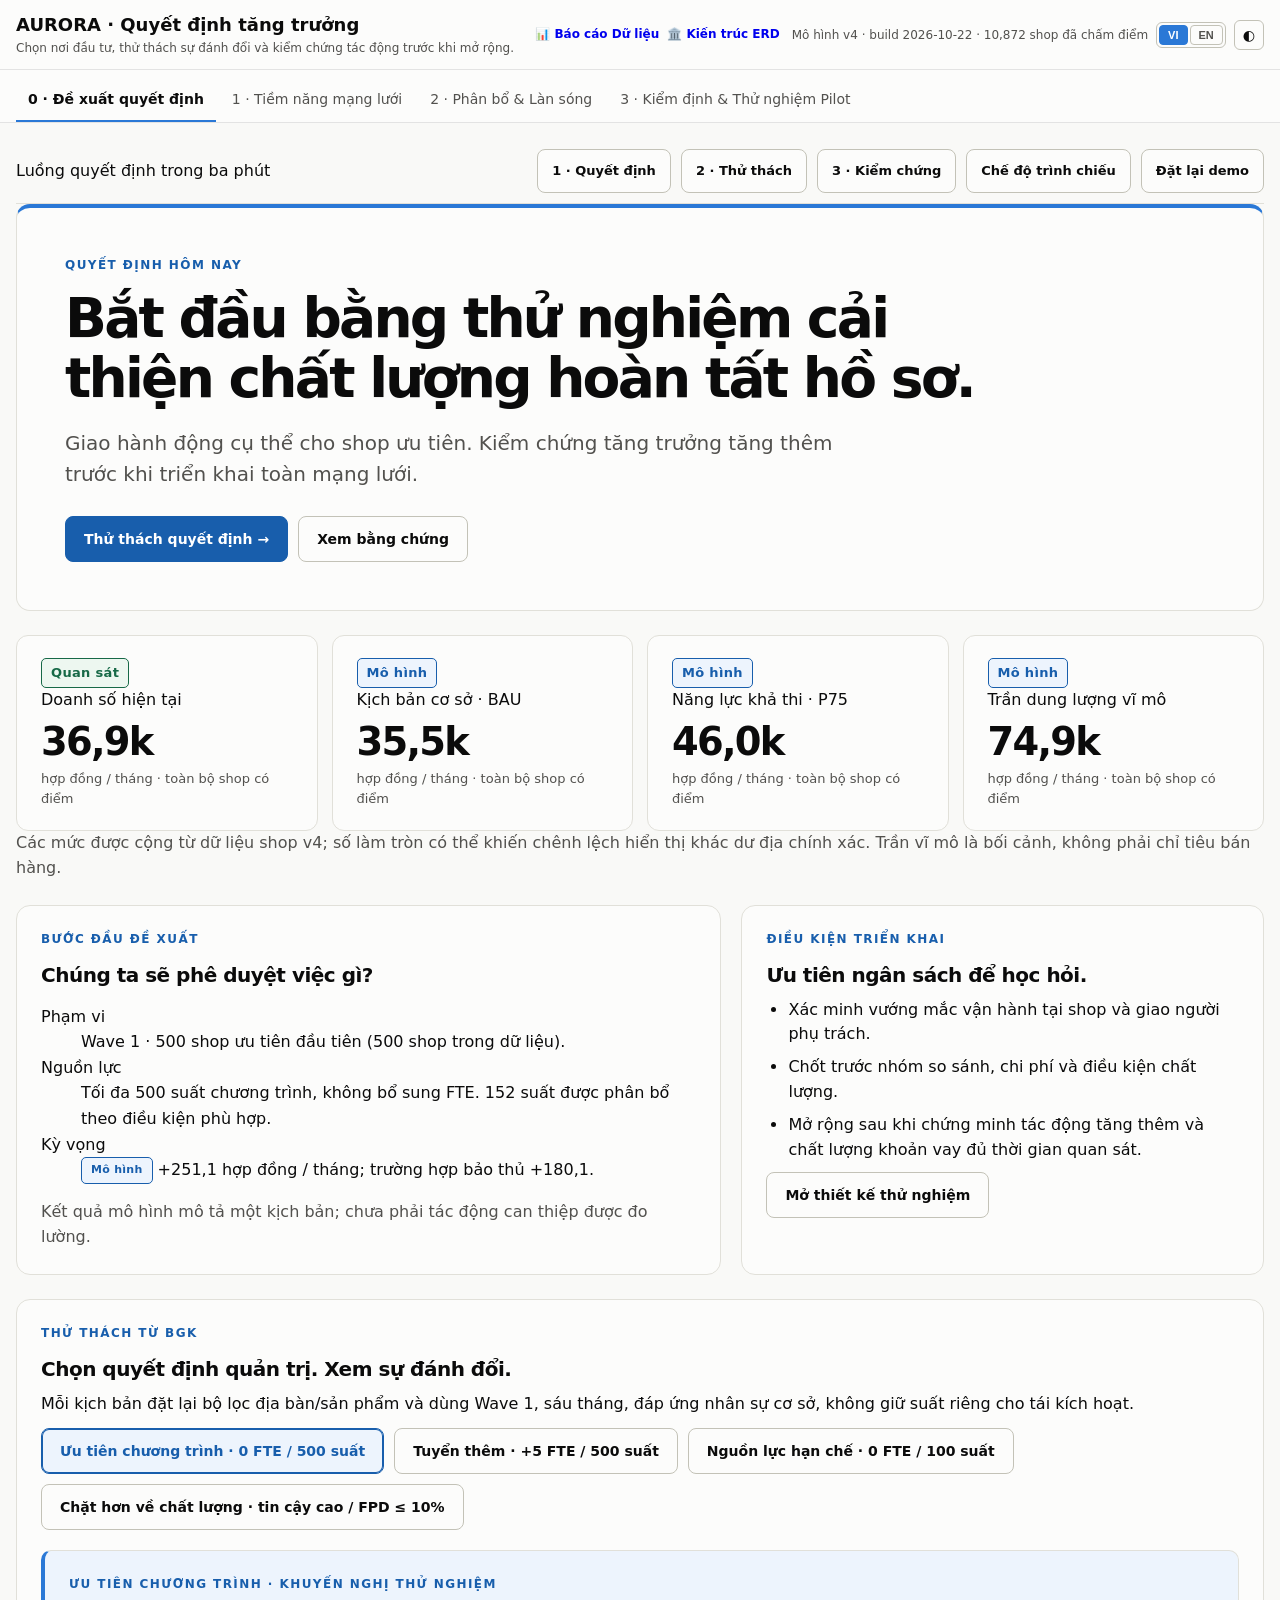
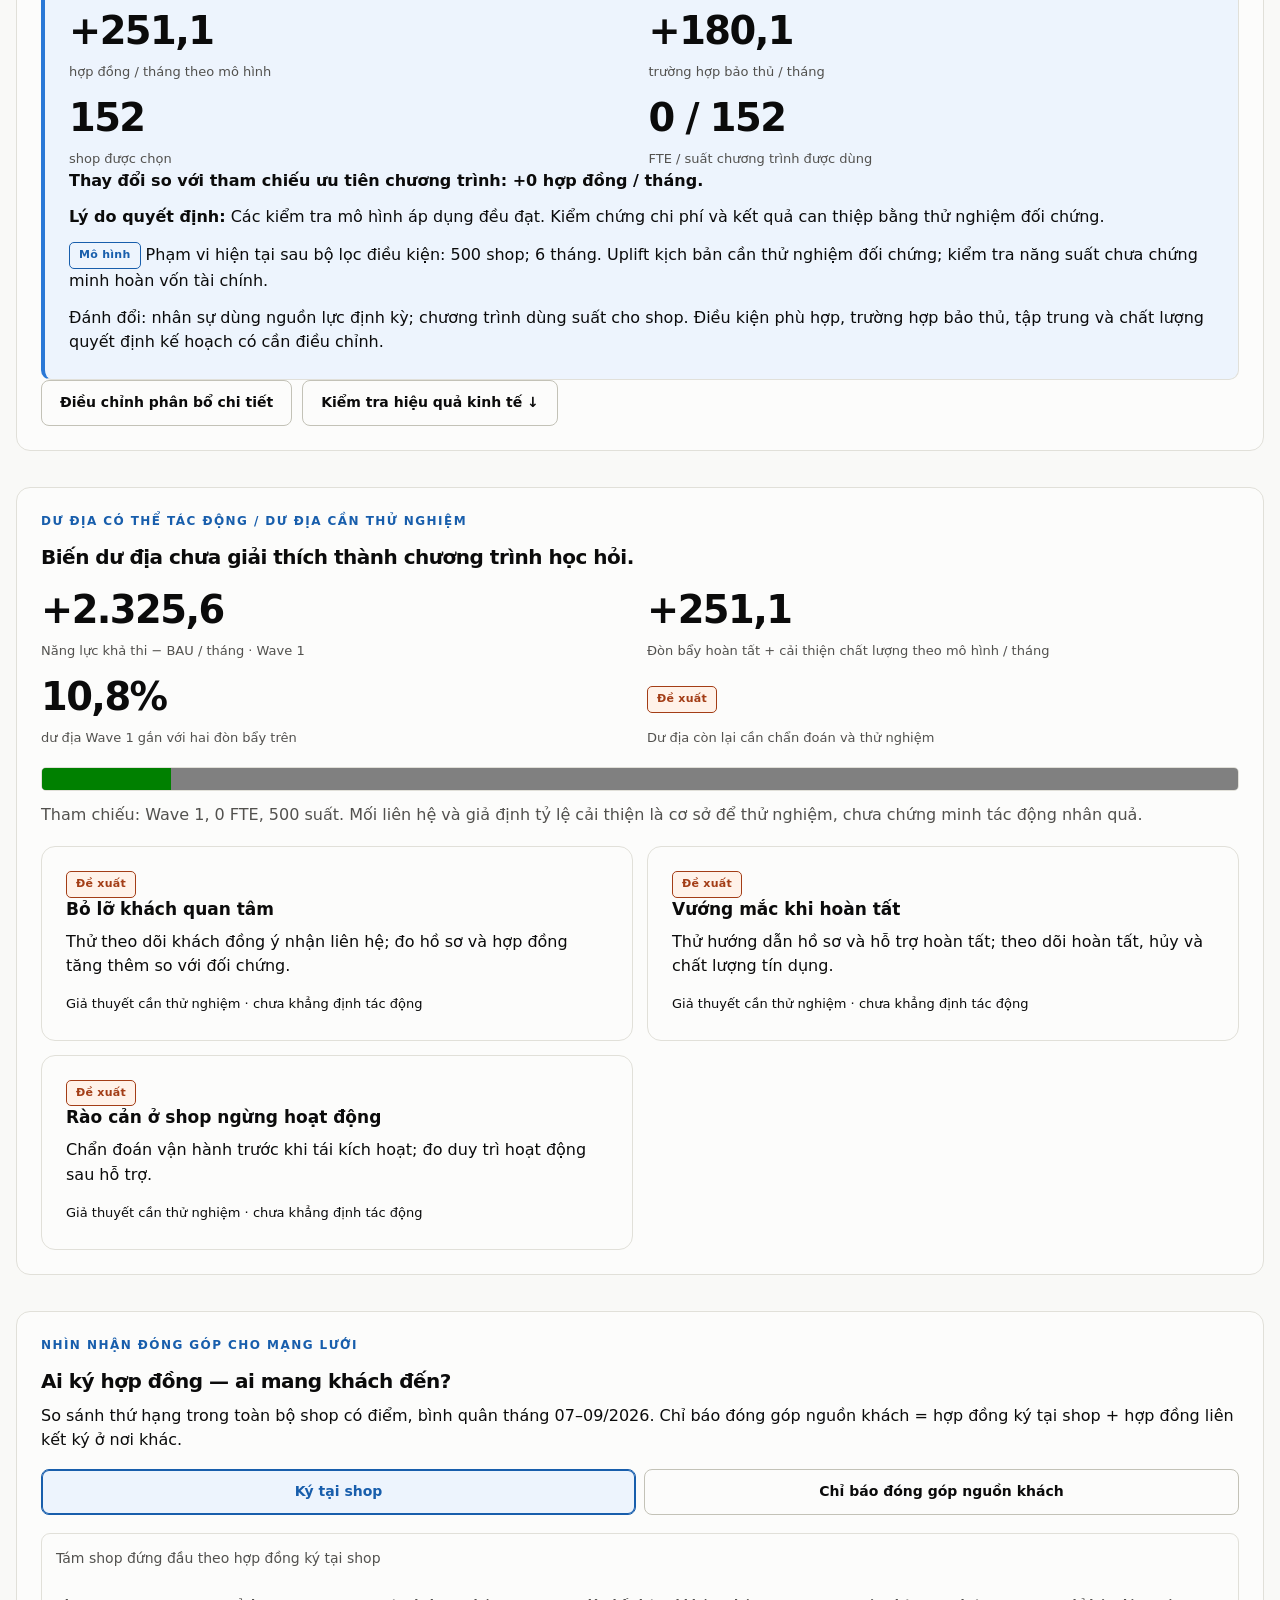
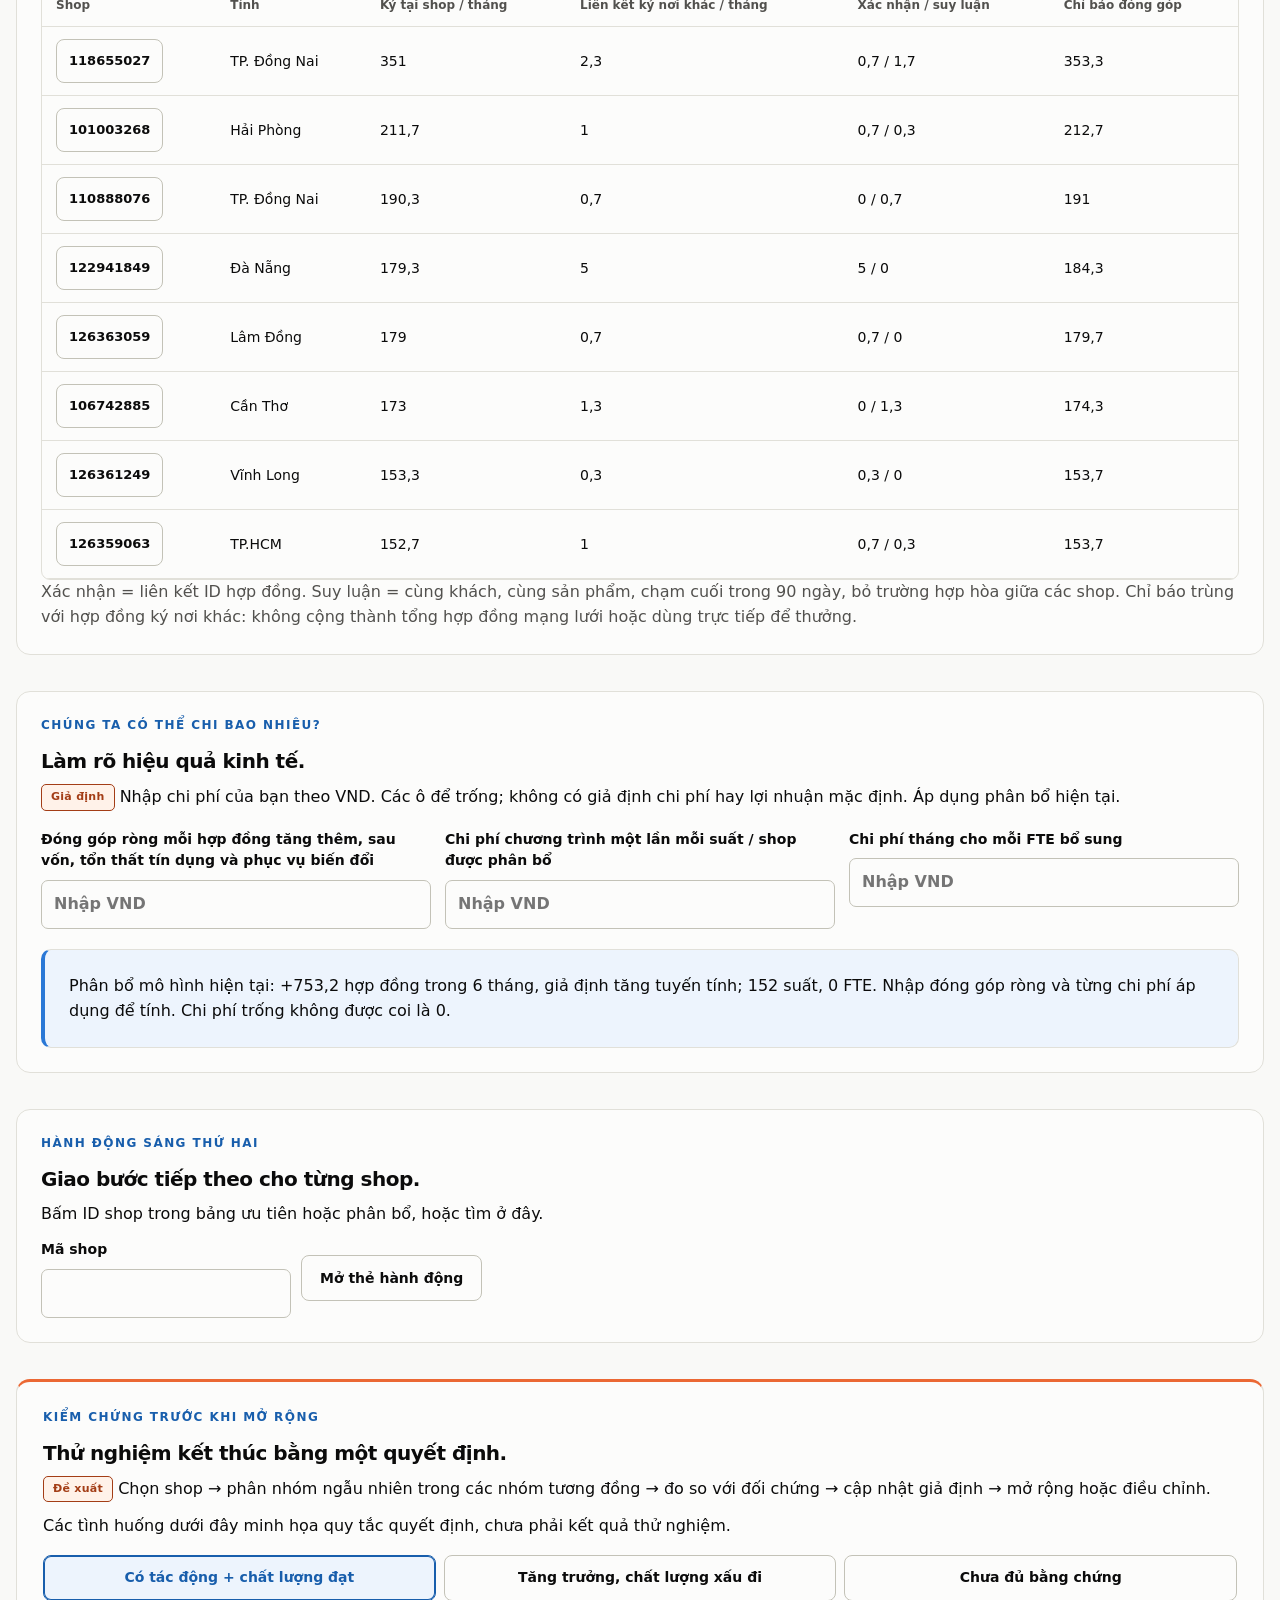
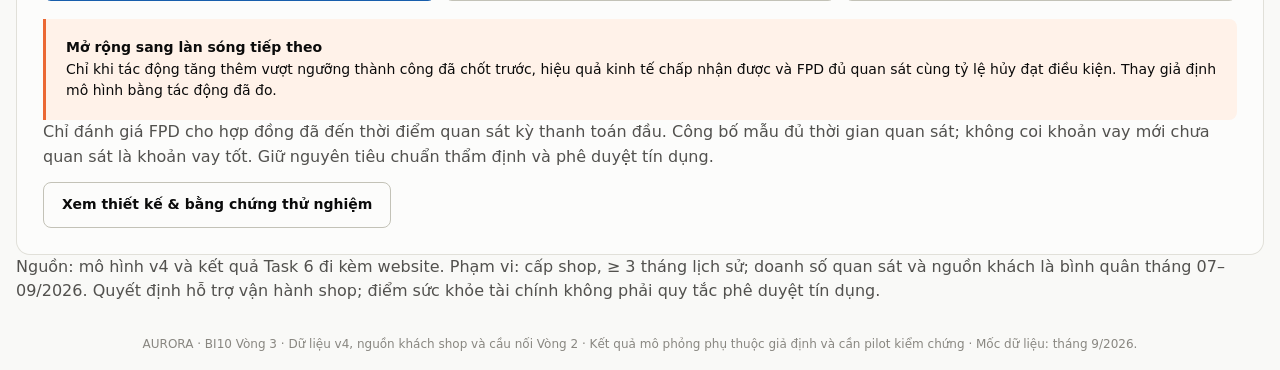
==== commit bad83769: "feat: add business decision demo" ====
--- a/decision/index.html
+++ b/decision/index.html
@@ -22,7 +22,7 @@
   }
 })();
 </script>
-<title>Shop Growth Decision</title>
+<title>AURORA · Growth decisions</title>
 <meta name="description" content="BI10 Round 3 - Task 6 on the team's final model (v4): network potential, priority waves and levers, validation and pilot.">
 <style>
 :root{color-scheme:light;
@@ -118,6 +118,7 @@
   background: var(--s1); color: #fff; border-color: var(--s1);
 }
 </style>
+<link rel="stylesheet" href="demo.css">
 <script src="i18n.js"></script>
 </head>
 <body data-palette="#2a78d6,#eb6834,#1baf7a,#eda100">
@@ -127,8 +128,8 @@
     <div class="sub" data-i18n="head_sub">BI10 Round 3 · Task 6 on the team’s final model (v4) · Network potential → priority waves &amp; levers → validation &amp; pilot. Units: booked contracts per month unless stated.</div>
   </div>
   <div class="actions">
-    <a href="../" class="btn" style="text-decoration:none; display:inline-flex; align-items:center; gap:4px; font-size:12px; font-weight:600;" data-i18n="nav_data_overview">📊 Data Overview</a>
-    <a href="../erd/" class="btn" style="text-decoration:none; display:inline-flex; align-items:center; gap:4px; font-size:12px; font-weight:600;" data-i18n="nav_erd">🏛️ ERD Architecture</a>
+    <a href="../" class="btn technical-link" style="text-decoration:none; display:inline-flex; align-items:center; gap:4px; font-size:12px; font-weight:600;" data-i18n="nav_data_overview">📊 Data Overview</a>
+    <a href="../erd/" class="btn technical-link" style="text-decoration:none; display:inline-flex; align-items:center; gap:4px; font-size:12px; font-weight:600;" data-i18n="nav_erd">🏛️ ERD Architecture</a>
     <div class="sub" id="dataStamp" style="margin-left:4px"></div>
     <div style="display:inline-flex; gap:2px; border:1px solid var(--axis); border-radius:6px; padding:2px; background:var(--surface)">
       <button type="button" class="lang-btn" data-lang="vi" onclick="setLanguage('vi')">VI</button>
@@ -153,7 +154,7 @@
   <button class="btn" id="fReset" data-i18n="btn_reset">Reset</button>
   <span class="note" id="fCount"></span>
 </div>
-<main>
+<main id="main-content">
 <!-- ================= PAGE 1 ================= -->
 <section class="page on" id="page-network">
   <div class="grid">
@@ -193,7 +194,7 @@
     <div class="card c4"><h3 data-i18n="h3_verdict">Decision</h3><div class="cap" data-i18n="cap_verdict">Hard guardrails decide Reject; any other failed check gives Revise</div><div id="verdict"></div><ul class="checks" id="checks"></ul></div>
     <div class="card c8"><div class="tiles" id="tilesSim"></div><div class="note" style="margin-top:10px" id="reco"></div></div>
     <div class="card c4"><h3 data-i18n="h3_lever">Uplift by lever</h3><div class="cap" data-i18n="cap_lever">Engine plan vs the team priority order with the same budget (FTE spread evenly, slots in rank order)</div><div id="chLever"></div></div>
-    <div class="card c4"><h3 data-i18n="h3_curve">Does an extra SA FTE pay back?</h3><div class="cap" data-i18n="cap_curve">Average extra booked per added FTE-month as the FTE budget grows in scope (slots held at 0) · reference line = network booked per FTE-month</div><div id="chCurve"></div></div>
+    <div class="card c4"><h3 data-i18n="h3_curve">Does extra staffing meet the productivity benchmark?</h3><div class="cap" data-i18n="cap_curve">Average extra booked per added FTE-month as the FTE budget grows in scope (slots held at 0) · reference line = network booked per FTE-month. This compares productivity; costs are not included.</div><div id="chCurve"></div></div>
     <div class="card c4"><h3 data-i18n="h3_up_area">Uplift by area</h3><div class="cap" data-i18n="cap_up_area">Expected extra booked / month from the plan</div><div id="chUpArea"></div></div>
     <div class="card c12"><h3>The plan: shops selected</h3><div class="cap" id="planCap"></div><div class="tbl" id="tblPlan"></div><div style="margin-top:8px;display:flex;gap:8px;align-items:center"><button class="btn primary" id="btnCsv" data-i18n="btn_download_csv">Download plan (CSV)</button><span class="note" data-i18n="note_plan_footer">Expected uplift = extra booked contracts per month at the end of the horizon; P05 = conservative share from the team’s gap_low.</span></div></div>
   </div>
@@ -211,7 +212,7 @@
   </div>
 </section>
 </main>
-<footer data-i18n="footer_text">Dashboard owner: Vietnam Ecom Team - Hayat · Data: team final package v4 (05_analysis/output: shop_potential, t05 / t06 priority tables, summary) + r3_silver (sourcing view) + r2_gold.customer_segment_actions (Round 2 bridge) · Task 6 engine, plain HTML/SVG, runs offline.</footer>
+<footer data-i18n="footer_text">AURORA · BI10 Round 3 · Data: team v4 + shop sourcing + Round 2 bridge. Scenario outputs are modelled, subject to assumptions and pilot validation. Snapshot: September 2026.</footer>
 <div id="tip"></div>
 <script src="decision_i18n.js"></script>
 <script src="data.js"></script>
@@ -224,6 +225,8 @@
 const f2=x=>(x==null||isNaN(x))?'–':Number(x).toFixed(2);
 const sum=(a,f)=>a.reduce((t,r)=>t+(f?f(r):r),0);
 const esc=s=>String(s).replace(/[&<>"]/g,c=>({'&':'&amp;','<':'&lt;','>':'&gt;','"':'&quot;'}[c]));
+const demoText=(en,vi)=>(window.BI10_LANG==='vi'?vi:en);
+const decisionLabel=v=>v==='APPROVE'?demoText('Recommended for pilot','Đề xuất thử nghiệm'):v==='REVISE'?demoText('Revise the plan','Điều chỉnh kế hoạch'):demoText('Do not proceed','Chưa triển khai');
 const tip=$('#tip');
 function showTip(e,html){tip.innerHTML=html;tip.style.display='block';moveTip(e);}
 function moveTip(e){const w=tip.offsetWidth,h=tip.offsetHeight;let x=e.clientX+14,y=e.clientY+14;if(x+w>innerWidth-8)x=e.clientX-w-10;if(y+h>innerHeight-8)y=e.clientY-h-10;tip.style.left=x+'px';tip.style.top=y+'px';}
@@ -404,7 +407,7 @@
   const fteT=sum(rows,r=>r.fte);const RE=renderReach(rows,G);const SRC=renderSourcing(rows);
   $('#hl').innerHTML=[
     `<b>Headline:</b> BAU is ${fP(B/Math.max(1e-9,Pv),0)} of Attainable; closing the whole gap adds <b>+${fN(G)}</b> booked / month (+${fP(G/Math.max(1e-9,B),0)} on BAU), +${fN(GL)} on the conservative shop-level gap (gap_low).`,
-    `<b>Where to start:</b> ${fN(w1.length)} Wave 1 shops in scope hold +${fN(w1G)} (${fP(w1G/Math.max(1e-9,G),0)} of the gap in scope); page 2 shows which part a measured lever can back.`,
+    `<b>Where to start:</b> ${fN(w1.length)} Wave 1 shops in scope hold +${fN(w1G)} (${fP(w1G/Math.max(1e-9,G),0)} of the gap in scope); page 2 shows which part is associated with a modelled lever.`,
     `<b>Reach:</b> doubling SA FTE in every FTE-eligible shop and running a programme in every eligible shop closes only ${fP(RE.all/Math.max(1e-9,G),0)} of the gap (SA FTE alone ${fP(RE.fte/Math.max(1e-9,G),0)}). The gap is mainly a demand problem, not a headcount problem.`,
     `<b>Parallax:</b> shops in scope also source <b>+${fN(SRC.x,0)}</b> booked / month signed at other shops (${fP(SRC.x/Math.max(1e-9,A),1)} of their own booked; ${fP(SRC.xp/Math.max(1e-9,SRC.x),0)} proven by the contract id on the lead). The smallest shops send the largest share elsewhere.`,
     `<b>Driver:</b> ${con[0]?(CN[con[0][0]]||con[0][0]):'–'} explains ${con[0]?fP(con[0][1]/Math.max(1e-9,G),0):'–'} of the gap${con[1]?`; ${CN[con[1][0]]||con[1][0]} ${fP(con[1][1]/Math.max(1e-9,G),0)}`:''}.`,
@@ -432,7 +435,7 @@
     {label:'Programmes, all',value:out.prog,color:'var(--s2)',sub:fP(out.prog/Math.max(1e-9,G),0)+' · '+fN(nProg)+' shops'},
     {label:'Both combined',value:out.all,color:'var(--s3)',sub:fP(out.all/Math.max(1e-9,G),0)},
     {label:'Not reachable today',value:out.rest,color:'var(--de)',sub:fP(out.rest/Math.max(1e-9,G),0)}],{labelW:130,max:G,labelH:'Lever',valueH:'Booked / month'});
-  $('#reachStory').innerHTML=`Gap in scope <b>+${fN(G)}</b>. Doubling SA FTE in every FTE-eligible shop (+${fN(fteX,0)} FTE) closes ${fP(out.fte/Math.max(1e-9,G),0)}: the team’s fixed-effects response is ${f2(E.base.Aldi)} at Aldi shops (+100% FTE → +${fP(Math.pow(2,E.base.Aldi)-1,0)} booked) and none at Non-Aldi. <b>Fund programmes before headcount</b> (page 2) and test new demand levers in the pilot for the ${fP(out.rest/Math.max(1e-9,G),0)} that no measured lever reaches.`;
+  $('#reachStory').innerHTML=`Gap in scope <b>+${fN(G)}</b>. Doubling SA FTE in every FTE-eligible shop (+${fN(fteX,0)} FTE) closes ${fP(out.fte/Math.max(1e-9,G),0)}: the team’s fixed-effects response is ${f2(E.base.Aldi)} at Aldi shops (+100% FTE → +${fP(Math.pow(2,E.base.Aldi)-1,0)} booked) and none at Non-Aldi. <b>Fund programmes before headcount</b> (page 2) and test new demand levers in the pilot for the ${fP(out.rest/Math.max(1e-9,G),0)} that these modelled levers do not close.`;
   return out;}
 
 /* ---- sourcing vs booking ---- */
@@ -477,8 +480,8 @@
     rowsP.map(([k,f,hl,v])=>{const va=v?v(a):0,vb=v?v(b):0;return `<div class="k">${k}</div><div class="${hl&&v&&va>vb?'win':''}">${f(a)}</div><div class="${hl&&v&&vb>va?'win':''}">${f(b)}</div>`;}).join('')+'</div>';
   groupedHbar($('#chPair'),['Actual','BAU','Attainable','Ceiling'],[{name:'Shop A '+a.shop_id,color:'var(--s1)',values:[a.actual,a.bau,a.attainable,a.ceiling]},{name:'Shop B '+b.shop_id,color:'var(--s2)',values:[b.actual,b.bau,b.attainable,b.ceiling]}],{labelW:80,fmt:v=>f1(v)});
   const [hi,lo,nh,nl]=a.gap>=b.gap?[a,b,'A','B']:[b,a,'B','A'];
-  const why=lo.track.startsWith('Market')?` and is held at the provincial market ceiling (cap factor ${f2(lo.cap_factor)}: its province has no headroom left)`:lo.gap<=0.5?` and already performs at the peer frontier (books ${fP(lo.book_rate,0)} of applications vs ${fP(lo.peer_book_rate,0)} for peers)`:'';
-  $('#pairStory').innerHTML=`Both book about <b>${f1(a.actual)}</b> and <b>${f1(b.actual)}</b> contracts a month. Shop ${nh} can realistically reach <b>${f1(hi.attainable)}</b> (+${f1(hi.gap)} on BAU, +${f1(Math.max(hi.gap_low,0))} conservative); its main constraint is ${esc(hi.main_constraint.toLowerCase())}`+
+  const why=lo.track.startsWith('Market')?` and is held at the provincial market ceiling (cap factor ${f2(lo.cap_factor)}: the macro model assigns no additional headroom)`:lo.gap<=0.5?` and already performs at the peer frontier (books ${fP(lo.book_rate,0)} of applications vs ${fP(lo.peer_book_rate,0)} for peers)`:'';
+  $('#pairStory').innerHTML=`Both book about <b>${f1(a.actual)}</b> and <b>${f1(b.actual)}</b> contracts a month. Shop ${nh} has a conditional model benchmark of <b>${f1(hi.attainable)}</b> (+${f1(hi.gap)} on BAU, +${f1(Math.max(hi.gap_low,0))} conservative); its main constraint is ${esc(hi.main_constraint.toLowerCase())}`+
     (hi.book_rate<hi.peer_book_rate?`: it books ${fP(hi.book_rate,0)} of applications vs ${fP(hi.peer_book_rate,0)} for peers`:'')+`. Shop ${nl} has +${f1(lo.gap)} left`+why+
     `. <b>Same sales today, different decision:</b> ${esc(leverOf(hi).toLowerCase())} for Shop ${nh}${hi.team_rank!=null?' ('+esc(hi.wave)+', rank '+hi.team_rank+')':''}; ${esc(leverOf(lo).toLowerCase())} for Shop ${nl}.`;}
 ['#pairA','#pairB'].forEach(id=>$(id).addEventListener('change',()=>{$('#pairCase').value='';renderPair();}));
@@ -487,10 +490,10 @@
 function renderWaves(){
   const W=[[500,'Wave 1'],[1000,'Wave 2'],[2000,'Wave 3']].map(([n,l])=>{const t=T.waves.find(x=>x.top_n_shops===n),e=S6.waves['top'+n];return {n,l,t,e};});
   $('#tblWaves').innerHTML=tableHTML([{h:'Wave',f:r=>`<b>${r.l}</b> · top ${fN(r.n)}`},{h:'Gap',n:1,f:r=>fN(r.t.gap_per_month,1)},{h:'Conservative',n:1,f:r=>fN(r.t.gap_low_per_month,1)},{h:'Share of Invest gap',n:1,f:r=>r.t.share_of_invest_gap_pct.toFixed(0)+'%'},
-    {h:'Demand · approval',n:1,f:r=>fN(r.e.gap_demand,0)+' · '+fN(r.e.gap_approval,0)},{h:'Closing shops',n:1,f:r=>fN(r.e.closing_shops)},{h:'Measured lever',n:1,f:r=>'+'+fN(r.e.closing_expected,1)},{h:'% of gap',n:1,f:r=>fP(r.e.closing_expected/r.t.gap_per_month,0)}],W);
-  groupedHbar($('#chWaves'),W.map(r=>r.l+' · '+fN(r.n)),[{name:'Gap (central)',color:'var(--o3)',values:W.map(r=>r.t.gap_per_month)},{name:'Conservative (5th pct)',color:'var(--o1)',values:W.map(r=>r.t.gap_low_per_month)},{name:'Closing programme (measured)',color:'var(--s2)',values:W.map(r=>r.e.closing_expected)}],{labelW:110});
+    {h:'Demand · approval',n:1,f:r=>fN(r.e.gap_demand,0)+' · '+fN(r.e.gap_approval,0)},{h:'Closing shops',n:1,f:r=>fN(r.e.closing_shops)},{h:'Modelled lever',n:1,f:r=>'+'+fN(r.e.closing_expected,1)},{h:'% of gap',n:1,f:r=>fP(r.e.closing_expected/r.t.gap_per_month,0)}],W);
+  groupedHbar($('#chWaves'),W.map(r=>r.l+' · '+fN(r.n)),[{name:'Gap (central)',color:'var(--o3)',values:W.map(r=>r.t.gap_per_month)},{name:'Conservative (shop gap_low)',color:'var(--o1)',values:W.map(r=>r.t.gap_low_per_month)},{name:'Closing programme (modelled)',color:'var(--s2)',values:W.map(r=>r.e.closing_expected)}],{labelW:110});
   const w=W[0];
-  $('#wavesStory').innerHTML=`<b>${w.l}</b> (${fN(w.n)} shops) carries +${fN(w.t.gap_per_month,1)} central / +${fN(w.t.gap_low_per_month,1)} conservative, ${w.t.share_of_invest_gap_pct.toFixed(0)}% of the Invest gap. Only <b>${w.e.closing_shops}</b> of them book below the peer mean with ≥ 3 applications a month (${fP(w.e.closing_book_rate,1)} vs ${fP(w.e.closing_peer_book_rate,1)} on ${fN(w.e.closing_apps_pm)} applications / month): a closing-quality programme there is the one lever with measured evidence, worth about <b>+${fN(w.e.closing_expected,0)}</b> a month (${fP(w.e.closing_expected/w.t.gap_per_month,0)} of the wave’s gap). The rest, mostly demand capture (${w.e.main_constraint_demand} of ${fN(w.n)} shops, +${fN(w.e.gap_demand,0)}), has no measured lever yet: that is what the 300 vs 300 pilot measures.`;}
+  $('#wavesStory').innerHTML=`<b>${w.l}</b> (${fN(w.n)} shops) carries +${fN(w.t.gap_per_month,1)} central / +${fN(w.t.gap_low_per_month,1)} conservative, ${w.t.share_of_invest_gap_pct.toFixed(0)}% of the Invest gap. Only <b>${w.e.closing_shops}</b> of them book below the peer mean with ≥ 3 applications a month (${fP(w.e.closing_book_rate,1)} vs ${fP(w.e.closing_peer_book_rate,1)} on ${fN(w.e.closing_apps_pm)} applications / month): a closing-support programme under the assumed response gives a modelled <b>+${fN(w.e.closing_expected,0)}</b> a month (${fP(w.e.closing_expected/w.t.gap_per_month,0)} of the wave’s gap). The rest, mostly demand capture (${w.e.main_constraint_demand} of ${fN(w.n)} shops, +${fN(w.e.gap_demand,0)}), requires an operational diagnosis and a controlled pilot of a specified intervention.`;}
 const I={scope:$('#inScope'),fte:$('#inFte'),slots:$('#inSlots'),hor:$('#inHorizon'),fpd:$('#inFpd'),conf:$('#inConf'),react:$('#inReact'),elas:$('#inElas')};
 Object.values(I).forEach(el=>el.addEventListener('input',runSim));
 [['low','Low'],['base','Base'],['high','High']].forEach(([v,n])=>{I.elas.querySelector(`option[value=${v}]`).textContent=`${n}: Aldi ${f2(E[v].Aldi)} · Non-Aldi ${f2(E[v]['Non-Aldi'])}`;});
@@ -501,24 +504,24 @@
   const f={maxFpd:fpd>=0.40?null:fpd,conf:I.conf.value==='hm'?['High','Medium']:I.conf.value==='h'?['High']:null};
   const p=params({horizon:+I.hor.value,reactReserve:+I.react.value/100,elas:E[I.elas.value]});
   const R=run(rows,fteB,slotB,f,p);const k=R.k,ke=R.ke;LAST={R,k,p,rows};
-  $('#verdict').innerHTML=`<span class="badge ${k.verdict}">${k.verdict==='APPROVE'?'✔':k.verdict==='REVISE'?'▲':'✖'} ${k.verdict}</span>`;
-  $('#checks').innerHTML=k.checks.map(c=>`<li><span class="${c[2]?'ok':'ko'}">${c[2]?'✔':'✖'}</span><span><b>${esc(c[1])}</b><br><span class="note">${esc(c[3])}</span></span></li>`).join('');
-  tiles($('#tilesSim'),[{label:'Expected uplift (run-rate)',value:'+'+fN(k.uplift),delta:'booked / month · conservative +'+fN(k.uplift05)},{label:'Gap closure',value:fP(k.closure),delta:'of '+fN(k.gapT)+' gap in scope'},
+  $('#verdict').innerHTML=`<span class="badge ${k.verdict}">${k.verdict==='APPROVE'?'✔':k.verdict==='REVISE'?'▲':'✖'} ${decisionLabel(k.verdict)}</span><p class="note">${demoText('Model checks only. Pilot outcomes, programme-wide credit quality and costs still need validation.','Kiểm tra theo mô hình. Hiệu quả pilot, chất lượng tín dụng toàn chương trình và chi phí cần được kiểm chứng.')}</p>`;
+  $('#checks').innerHTML=k.checks.map(c=>{const na=(c[0]==='beats_even_spread'&&!k.binding)||(['fpd_guardrail','no_fte_to_risk_shops','marginal_fte_productive'].includes(c[0])&&k.fteUsed===0);return `<li><span class="${na?'na':c[2]?'ok':'ko'}">${na?'N/A':c[2]?'✔':'✖'}</span><span><b>${esc(c[1])}</b><br><span class="note">${esc(na&&c[0]==='no_fte_to_risk_shops'?demoText('No extra FTE allocated','Không phân bổ thêm FTE'):c[3])}</span></span></li>`;}).join('');
+  tiles($('#tilesSim'),[{label:'Modelled uplift (run-rate)',value:'+'+fN(k.uplift),delta:'booked / month · conservative +'+fN(k.uplift05)+' (shop gap_low convention)'},{label:'Gap closure',value:fP(k.closure),delta:'of '+fN(k.gapT)+' gap in scope'},
     {label:'Attainment',value:fP(k.attBefore,0)+' → '+fP(k.attAfter),delta:'BAU ÷ Attainable, before → after'},{label:'vs. team priority order',value:k.binding?'×'+f2(k.eff):'same shops',delta:'order-only plan: +'+fN(ke.uplift)+' / month'},
-    {label:'Extra contracts over '+p.horizon+' mo',value:'+'+fN(k.upliftH),delta:'linear ramp-up assumed'},{label:'Credit value over horizon',value:fN(k.creditH/1e9,1)+' bn VND',delta:'at each shop’s average ticket'},
+    {label:'Extra contracts over '+p.horizon+' mo',value:'+'+fN(k.upliftH),delta:'linear ramp-up assumed'},{label:'Credit value over horizon',value:fN(k.creditH/1e9,1)+' bn VND',delta:'volume estimate; revenue and profit require costs'},
     {label:'Marginal booked / FTE-month',value:k.perFte==null?'–':f2(k.perFte),delta:'network average '+f2(p.minPerFte)},{label:'Shops selected',value:fN(k.shopsSelected),delta:fN(k.fteUsed,2)+' FTE · '+k.slotsUsed+' slots used of '+slotB}]);
-  // FTE payback curve in scope (slots 0)
+  // FTE productivity curve in scope (slots 0)
   const steps=[0.25,0.5,1,2,5,10,20,30,40,50];const full=allocate(rows,50,0,f,p,'opt').curve;const pts=[];
   steps.forEach(b=>{const c=full.filter(x=>x[0]<=b+1e-9).pop();if(c)pts.push([b,c[1]/c[0]]);});
   let be=null;pts.forEach(([b,v])=>{if(v>=p.minPerFte)be=b;});
   const lv=Object.entries(k.byLever).sort((a,b)=>b[1].uplift-a[1].uplift);
-  $('#reco').innerHTML='<b>Recommendation.</b> '+(k.verdict==='APPROVE'?'Approve as the pilot plan: ':k.verdict==='REVISE'?'Revise before approval: ':'Reject: guardrail breached. ')+
+  $('#reco').innerHTML='<b>Recommendation.</b> '+(k.verdict==='APPROVE'?'Recommended for pilot, subject to cost and outcome validation: ':k.verdict==='REVISE'?'Revise the pilot plan: ':'Do not proceed: guardrail breached. ')+
     `the plan closes ${fP(k.closure)} of the gap in scope (+${fN(k.uplift)} of +${fN(k.gapT)}) and lifts attainment from ${fP(k.attBefore,0)} to ${fP(k.attAfter)}. `+
     (lv.length?`Most value comes from <b>${LEVER_NAME[lv[0][0]]}</b> (${lv[0][1].shops} shops, +${fN(lv[0][1].uplift)} / month). `:'')+
     (pts.length?(be==null?`<b>No extra SA FTE:</b> in this scope even the first 0.25 FTE yields ${f2(pts[0][1])} booked per FTE-month, below the network’s ${f2(p.minPerFte)}. `:fteB>be?`FTE above ~<b>${be}</b> is absorbed below network productivity: redirect the remainder to programmes. `:`The scope absorbs up to ~${be} FTE at or above network productivity. `):'No FTE-eligible shop responds to staffing in this scope. ')+
     (k.binding&&!k.checks[0][2]?`The engine beats the team priority order by only ×${f2(k.eff)}: use the team waves as the shop list and the engine to assign the lever. `:'')+
     (k.checks[4][2]?'':'Downside is weak: raise the minimum confidence. ')+
-    `The other ${fP(1-k.closure,0)} of the gap has no measured lever: the pilot on page 3 measures it before scaling.`;
+    `The other ${fP(1-k.closure,0)} of the gap is not closed by this plan. Specify and test additional interventions before scaling.`;
   const levers=['FTE','APPROVAL','REACT','QUALITY_FIX'].filter(l=>(k.byLever[l]||ke.byLever[l]));
   groupedHbar($('#chLever'),levers.map(l=>LEVER_NAME[l]),[{name:'Engine plan',color:'var(--s1)',values:levers.map(l=>k.byLever[l]?k.byLever[l].uplift:0)},{name:'Team priority order',color:'var(--de)',values:levers.map(l=>ke.byLever[l]?ke.byLever[l].uplift:0)}],{labelW:190});
   if(pts.length)lineChart($('#chCurve'),pts.map(x=>x[0]+''),[{name:'Avg booked per extra FTE-month',color:'var(--s1)',values:pts.map(x=>x[1])}],{h:200,ref:p.minPerFte,refLabel:'network '+f2(p.minPerFte),fmt:v=>f2(v),axisFmt:v=>v.toFixed(1)});
@@ -527,8 +530,9 @@
   hbar($('#chUpArea'),Object.entries(byA).sort((a,b)=>b[1]-a[1]).map(([l,v])=>({label:l,value:v})),{labelW:120,labelH:'Area',valueH:'Uplift'});
   const plan=k.ups.map(([a,r])=>({...r,lever:a.lever,fte_add:a.fte,uplift:a.uplift,p05:a.uplift*r.gap_p05_ratio})).sort((a,b)=>b.uplift-a.uplift);
   $('#planCap').textContent=`${plan.length} shops · showing top 40 by expected uplift · full list in the CSV`;
-  $('#tblPlan').innerHTML=tableHTML([{h:'Shop',k:'shop_id'},{h:'Rank',n:1,f:r=>r.team_rank??''},{h:'Area',k:'area'},{h:'Province',k:'province'},{h:'Cat.',k:'category'},{h:'Model',k:'model'},{h:'Lever',f:r=>`<span class="pill" style="border-color:${LEVER_COLOR[r.lever]}">${esc(r.lever)}</span>`},{h:'+FTE',n:1,f:r=>r.fte_add?f2(r.fte_add):''},{h:'BAU',n:1,f:r=>f1(r.bau)},{h:'Attainable',n:1,f:r=>f1(r.attainable)},{h:'Uplift',n:1,f:r=>f1(r.uplift)},{h:'P05',n:1,f:r=>f1(r.p05)},{h:'Book rate / peer',n:1,f:r=>fP(r.book_rate,0)+' / '+fP(r.peer_book_rate,0)},{h:'FPD',n:1,f:r=>fP(r.fpd_rate)},{h:'Prime %',n:1,f:r=>fP(r.share_prime,0)},{h:'Conf.',k:'confidence'}],plan.slice(0,40));
-  LAST.plan=plan;}
+  $('#tblPlan').innerHTML=tableHTML([{h:'Shop',k:'shop_id'},{h:'Rank',n:1,f:r=>r.team_rank??''},{h:'Area',k:'area'},{h:'Province',k:'province'},{h:'Cat.',k:'category'},{h:'Model',k:'model'},{h:'Lever',f:r=>`<span class="pill" style="border-color:${LEVER_COLOR[r.lever]}">${esc(r.lever)}</span>`},{h:'+FTE',n:1,f:r=>r.fte_add?f2(r.fte_add):''},{h:'BAU',n:1,f:r=>f1(r.bau)},{h:'Attainable',n:1,f:r=>f1(r.attainable)},{h:'Uplift',n:1,f:r=>f1(r.uplift)},{h:'Conservative',n:1,f:r=>f1(r.p05)},{h:'Book rate / peer',n:1,f:r=>fP(r.book_rate,0)+' / '+fP(r.peer_book_rate,0)},{h:'FPD',n:1,f:r=>fP(r.fpd_rate)},{h:'Prime %',n:1,f:r=>fP(r.share_prime,0)},{h:'Conf.',k:'confidence'}],plan.slice(0,40));
+  LAST.plan=plan;
+  window.dispatchEvent(new CustomEvent('r3:simulation',{detail:{k,ke,p,rows}}));}
 $('#btnCsv').onclick=()=>{if(!LAST)return;const cols=['shop_id','team_rank','wave','area','province','category','model','shop_product','track','main_constraint','confidence','lever','fte_add','bau','attainable','gap','gap_low','uplift','p05','book_rate','peer_book_rate','fpd_rate','peer_fpd','share_prime','share_stressed'];
   const csv=[cols.join(',')].concat(LAST.plan.map(r=>cols.map(c=>{const v=r[c];return typeof v==='number'?(Math.round(v*1000)/1000):`"${String(v??'').replace(/"/g,'""')}"`;}).join(','))).join('\n');
   const a=document.createElement('a');a.href=URL.createObjectURL(new Blob([csv],{type:'text/csv'}));a.download='r3_allocation_plan.csv';a.click();};
@@ -558,9 +562,9 @@
     <span>Task 6 proposal 2</span><b>Judge the effect against control, never against BAU: in the team backtest the top 1,000 at ${dr.t0} rose ${sg(d1.mean_uplift_vs_bau)} a month above BAU with no programme (median ${sg(d1.median_uplift_vs_bau)}).</b>
     <span>Link to the engine</span><b>The measured lift replaces the closing share (0.5) and shows whether demand-capture shops respond. SA FTE stays at 0 unless the pilot shows a response above network productivity (${f2(P0.network_booked_per_fte)} booked per FTE-month).</b></div>`;
   const sc=Object.entries(S6.scenarios).map(([n,x])=>({n,...x}));
-  $('#tblScen').innerHTML=tableHTML([{h:'Scenario',f:r=>esc(SCN[r.n]||r.n)},{h:'FTE',n:1,f:r=>r.inputs.fte},{h:'Slots',n:1,f:r=>r.inputs.slots},{h:'Uplift / mo',n:1,f:r=>'+'+fN(r.uplift,1)},{h:'Conservative',n:1,f:r=>'+'+fN(r.uplift_p05,1)},{h:'Team order',n:1,f:r=>'+'+fN(r.even_uplift,1)},{h:'×',n:1,f:r=>r.budget_binding?f2(r.eff_vs_even):'same'},{h:'Per FTE',n:1,f:r=>r.per_fte==null?'–':f2(r.per_fte)},{h:'Closure',n:1,f:r=>fP(r.gap_closure)},{h:'Verdict',f:r=>esc(r.verdict)}],sc);
+  $('#tblScen').innerHTML=tableHTML([{h:'Scenario',f:r=>esc(SCN[r.n]||r.n)},{h:'FTE',n:1,f:r=>r.inputs.fte},{h:'Slots',n:1,f:r=>r.inputs.slots},{h:'Uplift / mo',n:1,f:r=>'+'+fN(r.uplift,1)},{h:'Conservative',n:1,f:r=>'+'+fN(r.uplift_p05,1)},{h:'Team order',n:1,f:r=>'+'+fN(r.even_uplift,1)},{h:'×',n:1,f:r=>r.budget_binding?f2(r.eff_vs_even):'same'},{h:'Per FTE',n:1,f:r=>r.per_fte==null?'–':f2(r.per_fte)},{h:'Closure',n:1,f:r=>fP(r.gap_closure)},{h:'Verdict',f:r=>esc(decisionLabel(r.verdict))}],sc);
   const PN={elasticity:'staffing elasticity',p_react:'reactivation rate',approval_closable_share:'closing share',conf_weight:'confidence weights'};
-  $('#tblSens').innerHTML=tableHTML([{h:'Assumption',f:r=>esc(PN[r.param]||r.param)},{h:'Value',f:r=>esc(r.param==='elasticity'?r.value+': Aldi '+f2(E[r.value].Aldi):r.value==='flat'?'all 1.0':String(r.value))},{h:'Uplift / mo',n:1,f:r=>'+'+fN(r.uplift,1)},{h:'vs team order',n:1,f:r=>'×'+f2(r.eff_vs_even)},{h:'Same shops (Jaccard)',n:1,f:r=>f2(r.jaccard_vs_base)},{h:'Verdict',k:'verdict'},{h:'20-FTE yield',n:1,f:r=>f2(r.fte20_per_fte)}],S6.sensitivity);
+  $('#tblSens').innerHTML=tableHTML([{h:'Assumption',f:r=>esc(PN[r.param]||r.param)},{h:'Value',f:r=>esc(r.param==='elasticity'?r.value+': Aldi '+f2(E[r.value].Aldi):r.value==='flat'?'all 1.0':String(r.value))},{h:'Uplift / mo',n:1,f:r=>'+'+fN(r.uplift,1)},{h:'vs team order',n:1,f:r=>'×'+f2(r.eff_vs_even)},{h:'Same shops (Jaccard)',n:1,f:r=>f2(r.jaccard_vs_base)},{h:'Verdict',f:r=>esc(decisionLabel(r.verdict))},{h:'20-FTE yield',n:1,f:r=>f2(r.fte20_per_fte)}],S6.sensitivity);
   const g=D.r2_link.outcome_by_group;$('#tblR2').innerHTML=tableHTML([{h:'Round 2 group',k:'group'},{h:'Contracts 2025-26',n:1,f:r=>fN(r.contracts)},{h:'Booking rate',n:1,f:r=>fP(r.book_rate)},{h:'FPD',n:1,f:r=>fP(r.fpd_rate)}],g);
   $('#r2Note2').textContent='Shown per shop as context (share of Prime / Stressed, shrunk toward the peer mean when < 20 scored clients). It does not change the allocation: only '+D.r2_link.shops_with_30_scored+' shops have ≥ 30 scored clients, and the FPD guardrail uses observed shop FPD.';
   const NT=P0.network_totals;
@@ -591,5 +595,6 @@
 
 renderValidation();renderWaves();refresh();
 </script>
+<script src="demo.js"></script>
 </body>
 </html>
--- a/decision/demo.css
+++ b/decision/demo.css
@@ -0,0 +1,339 @@
+/* BI10 business demo: decision first, evidence second, action third.
+   This layer intentionally inherits the dashboard's local system font and theme.
+   No network assets are needed during the judges' presentation. */
+:root {
+  --demo-blue: #185eac;
+  --demo-blue-soft: #edf4fd;
+  --demo-orange: #a33d16;
+  --demo-orange-soft: #fff2e9;
+  --demo-positive: #176947;
+  --demo-positive-soft: #edf7f0;
+  --demo-focus: #185eac;
+  --demo-text: var(--ink, #0b0b0b);
+  --demo-secondary: var(--ink2, #52514e);
+  --demo-line: var(--grid, #e1e0d9);
+  --demo-radius: 14px;
+}
+
+:root[data-theme="dark"] {
+  --demo-blue: #91c3ff;
+  --demo-blue-soft: #172b43;
+  --demo-orange: #ffc09e;
+  --demo-orange-soft: #39251e;
+  --demo-positive: #90d9ad;
+  --demo-positive-soft: #193025;
+  --demo-focus: #91c3ff;
+}
+
+@media (prefers-color-scheme: dark) {
+  :root:where(:not([data-theme="light"])) {
+    --demo-blue: #91c3ff;
+    --demo-blue-soft: #172b43;
+    --demo-orange: #ffc09e;
+    --demo-orange-soft: #39251e;
+    --demo-positive: #90d9ad;
+    --demo-positive-soft: #193025;
+    --demo-focus: #91c3ff;
+  }
+}
+
+.demo-shell {
+  max-width: 1280px;
+  margin-inline: auto;
+  color: var(--demo-text);
+  font-size: 16px;
+  line-height: 1.55;
+  overflow-wrap: break-word;
+}
+
+.demo-shell *, .demo-dialog * { min-width: 0; }
+.demo-shell > * + * { margin-top: 24px; }
+.demo-shell > section + section { margin-top: 36px; }
+.demo-shell [id], .demo-dialog [id] { scroll-margin-top: 100px; }
+.demo-shell h2, .demo-shell h3, .demo-shell h4, .demo-dialog h2, .demo-dialog h3 {
+  color: var(--demo-text);
+  text-wrap: balance;
+}
+.demo-shell h2 { margin: 0 0 16px; font-size: clamp(24px, 2.6vw, 34px); line-height: 1.2; letter-spacing: -.035em; font-weight: 680; }
+.demo-shell h3, .demo-dialog h3 { margin: 0 0 10px; font-size: 20px; line-height: 1.3; letter-spacing: -.025em; font-weight: 650; }
+.demo-shell h4 { margin: 0 0 8px; font-size: 17px; line-height: 1.4; }
+.demo-shell p, .demo-dialog p { margin: 0 0 12px; }
+.demo-shell p:last-child, .demo-dialog p:last-child { margin-bottom: 0; }
+.demo-shell ul, .demo-dialog ul { margin: 10px 0; padding-left: 22px; }
+.demo-shell li + li, .demo-dialog li + li { margin-top: 8px; }
+.demo-shell strong, .demo-dialog strong { font-weight: 650; }
+.demo-muted { color: var(--demo-secondary); }
+.demo-shell small, .demo-dialog small { font-size: 13px; line-height: 1.5; }
+
+.demo-toolbar {
+  position: sticky;
+  z-index: 20;
+  top: 0;
+  display: flex;
+  align-items: center;
+  justify-content: space-between;
+  flex-wrap: wrap;
+  gap: 8px 20px;
+  padding: 10px 0;
+  background: var(--plane);
+  border-bottom: 1px solid var(--demo-line);
+}
+.demo-toolbar > :first-child { margin: 0; }
+.demo-toolbar .demo-button { min-height: 44px; font-size: 13px; padding: 9px 14px; }
+.demo-eyebrow {
+  display: block;
+  margin: 0 0 14px;
+  color: var(--demo-blue);
+  font-size: 12px;
+  line-height: 1.5;
+  letter-spacing: .12em;
+  font-weight: 750;
+  text-transform: uppercase;
+}
+.demo-hero {
+  position: relative;
+  padding: clamp(24px, 4vw, 48px);
+  border: 1px solid var(--demo-line);
+  border-top: 4px solid var(--s1, #2a78d6);
+  border-radius: var(--demo-radius);
+  background: var(--surface);
+}
+.demo-hero h2 {
+  max-width: 960px;
+  margin-bottom: 20px;
+  font-size: clamp(34px, 4.3vw, 58px);
+  line-height: 1.09;
+  letter-spacing: -.05em;
+  font-weight: 690;
+}
+.demo-hero > p:not(.demo-eyebrow) { max-width: 780px; font-size: clamp(17px, 1.6vw, 20px); color: var(--demo-secondary); }
+.demo-hero .demo-actions { margin-top: 26px; }
+.demo-grid { display: grid; grid-template-columns: 1fr; gap: 14px; }
+.demo-split { display: grid; grid-template-columns: 1fr; gap: 20px; align-items: stretch; }
+.demo-card {
+  min-width: 0;
+  padding: 24px;
+  border: 1px solid var(--demo-line);
+  border-radius: var(--demo-radius);
+  background: var(--surface);
+}
+.demo-card > :last-child { margin-bottom: 0; }
+.demo-card .demo-grid, .demo-card .demo-split { margin-top: 18px; }
+.demo-kpi { padding: 22px 24px; background: var(--surface); border: 1px solid var(--demo-line); border-radius: 12px; }
+.demo-kpi > strong, .demo-kpi > b, .demo-kpi .demo-stat, .demo-kpi .value {
+  display: block;
+  margin: 8px 0 6px;
+  color: var(--demo-text);
+  font-size: clamp(29px, 3vw, 42px);
+  line-height: 1.1;
+  font-weight: 680;
+  letter-spacing: -.045em;
+  font-variant-numeric: tabular-nums;
+}
+.demo-kpi > :first-child { font-size: 13px; font-weight: 600; color: var(--demo-secondary); }
+.demo-kpi > :last-child { font-size: 13px; color: var(--demo-secondary); }
+.demo-kpi:has(.demo-badge) { display: flex; flex-direction: column; align-items: flex-start; }
+.demo-stat { font-size: clamp(28px, 3vw, 40px); line-height: 1.15; font-weight: 680; letter-spacing: -.04em; font-variant-numeric: tabular-nums; }
+.demo-stat small { display: block; margin-top: 9px; font-size: 13px; font-weight: 400; line-height: 1.5; letter-spacing: normal; color: var(--demo-secondary); }
+.checks .na { color: var(--ink2); font-size: 11px; min-width: 30px; font-weight: 650; }
+button:focus-visible, a:focus-visible, select:focus-visible { outline: 3px solid var(--demo-focus); outline-offset: 3px; }
+nav button { min-height: 44px; }
+.demo-actions { display: flex; align-items: center; flex-wrap: wrap; gap: 10px; }
+.demo-button {
+  display: inline-flex;
+  align-items: center;
+  justify-content: center;
+  gap: 8px;
+  min-height: 46px;
+  max-width: 100%;
+  padding: 11px 18px;
+  border: 1px solid var(--axis);
+  border-radius: 8px;
+  background: var(--surface);
+  color: var(--demo-text);
+  font: inherit;
+  font-size: 14px;
+  line-height: 1.4;
+  font-weight: 600;
+  text-align: center;
+  text-decoration: none;
+  white-space: normal;
+  cursor: pointer;
+  touch-action: manipulation;
+  transition: background-color 160ms ease, border-color 160ms ease, box-shadow 160ms ease;
+}
+.demo-button:hover { background: var(--midpt); border-color: var(--demo-secondary); }
+.demo-button:active { box-shadow: inset 0 2px 3px rgb(0 0 0 / .12); }
+.demo-button.primary, .demo-button-primary, .demo-button[data-primary="true"] { background: #185eac; border-color: #185eac; color: #fff; }
+.demo-button.primary:hover, .demo-button-primary:hover, .demo-button[data-primary="true"]:hover { background: #104a8b; border-color: #104a8b; }
+.demo-button[aria-pressed="true"], .demo-button[aria-selected="true"], .demo-button.is-active, .demo-button.selected, .demo-button.on {
+  border-color: var(--demo-blue);
+  background: var(--demo-blue-soft);
+  color: var(--demo-blue);
+  box-shadow: inset 0 0 0 1px var(--demo-blue);
+}
+.demo-button:disabled { opacity: .55; cursor: not-allowed; }
+.demo-shell :is(button, a, input, select, summary):focus-visible, .demo-dialog :is(button, a, input, select, summary):focus-visible {
+  outline: 3px solid var(--demo-focus);
+  outline-offset: 4px;
+}
+.demo-badge {
+  display: inline-flex;
+  align-items: center;
+  width: fit-content;
+  max-width: 100%;
+  padding: 4px 9px;
+  border: 1px solid var(--demo-line);
+  border-radius: 5px;
+  background: var(--plane);
+  color: var(--demo-secondary);
+  font-size: 11px;
+  line-height: 1.5;
+  letter-spacing: .025em;
+  font-weight: 700;
+  vertical-align: middle;
+}
+.demo-badge[data-kind="observed"], .demo-badge.observed { color: var(--demo-positive); border-color: var(--demo-positive); background: var(--demo-positive-soft); }
+.demo-badge[data-kind="modelled"], .demo-badge.modelled { color: var(--demo-blue); border-color: var(--demo-blue); background: var(--demo-blue-soft); }
+.demo-badge[data-kind="assumed"], .demo-badge.assumed, .demo-badge[data-kind="proposed"], .demo-badge.proposed { color: var(--demo-orange); border-color: var(--demo-orange); background: var(--demo-orange-soft); }
+.demo-progress { display: flex; min-height: 24px; margin-block: 20px 12px; overflow: hidden; border: 1px solid var(--demo-line); border-radius: 5px; background: var(--midpt); }
+.demo-progress > * { min-width: 3px; background: var(--s1); }
+.demo-progress > :nth-child(2) { background: var(--s2); }
+.demo-progress progress, progress.demo-progress { width: 100%; accent-color: var(--demo-blue); }
+.demo-tabs { display: flex; flex-wrap: wrap; align-items: center; gap: 8px; margin: 16px 0; }
+.demo-tabs .demo-button { flex: 1 1 170px; }
+.demo-field { display: flex; flex-direction: column; align-items: stretch; gap: 8px; font-size: 14px; font-weight: 600; }
+.demo-field input, .demo-field select {
+  display: block;
+  width: 100%;
+  min-width: 0;
+  min-height: 48px;
+  margin: 0;
+  padding: 11px 12px;
+  border: 1px solid var(--axis);
+  border-radius: 7px;
+  color: var(--demo-text);
+  background: var(--surface);
+  font: inherit;
+  font-size: 16px;
+  font-variant-numeric: tabular-nums;
+}
+.demo-field small, .demo-field .demo-muted { font-size: 12px; font-weight: 400; }
+.demo-field input[aria-invalid="true"] { border: 2px solid var(--crit); }
+.demo-result {
+  margin-top: 20px;
+  padding: 24px;
+  border: 1px solid var(--demo-line);
+  border-left: 4px solid var(--s1);
+  border-radius: 10px;
+  background: var(--demo-blue-soft);
+}
+.demo-result .demo-grid { margin-top: 16px; }
+.demo-result .demo-kpi { background: var(--surface); }
+.demo-callout {
+  margin-top: 18px;
+  padding: 18px 20px;
+  border-left: 3px solid var(--s2);
+  border-radius: 0 8px 8px 0;
+  background: var(--demo-orange-soft);
+  color: var(--demo-text);
+  font-size: 14px;
+}
+.demo-empty { padding: 22px; border: 1px dashed var(--axis); border-radius: 8px; color: var(--demo-secondary); background: var(--plane); }
+.demo-story { font-size: 16px; line-height: 1.6; }
+.demo-pilot { padding: 26px; border: 1px solid var(--demo-line); border-top: 3px solid var(--s2); border-radius: var(--demo-radius); background: var(--surface); }
+.demo-table { overflow-x: auto; overscroll-behavior-inline: contain; margin-top: 18px; border: 1px solid var(--demo-line); border-radius: 9px; }
+.demo-table table, table.demo-table { width: 100%; font-size: 14px; }
+.demo-table th, .demo-table td { padding: 12px 14px; }
+.demo-table th { font-size: 12px; font-weight: 650; white-space: normal; }
+.demo-table td { vertical-align: middle; }
+.demo-table tbody tr:hover { background: var(--demo-blue-soft); }
+.demo-table .demo-button { min-height: 44px; padding: 8px 12px; font-size: 13px; }
+.demo-table caption { padding: 14px; text-align: left; color: var(--demo-secondary); }
+.demo-shell details { margin-top: 16px; border-top: 1px solid var(--demo-line); padding-top: 12px; }
+.demo-shell summary { min-height: 44px; padding-block: 9px; cursor: pointer; font-size: 14px; font-weight: 600; color: var(--demo-blue); }
+.demo-shell details[open] summary { margin-bottom: 12px; }
+
+/* Native dialog keeps keyboard focus and escape behaviour in the browser. */
+.demo-dialog {
+  position: fixed;
+  width: min(760px, calc(100vw - 32px));
+  max-height: calc(100dvh - 48px);
+  padding: clamp(22px, 4vw, 36px);
+  overflow-y: auto;
+  overscroll-behavior: contain;
+  border: 1px solid var(--demo-line);
+  border-radius: 16px;
+  background: var(--surface);
+  color: var(--demo-text);
+  font: 16px/1.6 system-ui, -apple-system, "Segoe UI", sans-serif;
+  box-shadow: 0 24px 90px rgb(0 0 0 / .24);
+}
+.demo-dialog::backdrop { background: rgb(5 13 24 / .64); }
+.demo-dialog h2 { margin: 12px 0 18px; font-size: 29px; line-height: 1.2; letter-spacing: -.035em; }
+.demo-dialog .demo-grid { margin-block: 22px; }
+.demo-dialog .demo-actions { justify-content: flex-end; margin-top: 24px; }
+.demo-dialog > .demo-button:first-child { float: right; margin: -8px -8px 8px 16px; }
+.demo-dialog dl { display: grid; grid-template-columns: 1fr; gap: 8px; }
+.demo-dialog dt { margin-top: 12px; font-size: 13px; font-weight: 700; color: var(--demo-secondary); }
+.demo-dialog dd { margin: 0; }
+
+/* Presentation view removes secondary chrome while keeping the demo controls. */
+body:is(.demo-presenter, .presenter-mode) { font-size: 16px; }
+body:is(.demo-presenter, .presenter-mode) header .sub,
+body:is(.demo-presenter, .presenter-mode) .technical-link,
+body:is(.demo-presenter, .presenter-mode) #filters,
+body:is(.demo-presenter, .presenter-mode) footer { display: none !important; }
+body:is(.demo-presenter, .presenter-mode) header { padding-block: 9px; }
+body:is(.demo-presenter, .presenter-mode) .demo-shell { max-width: 1360px; font-size: 18px; }
+body:is(.demo-presenter, .presenter-mode) .demo-card { padding: 28px; }
+body:is(.demo-presenter, .presenter-mode) .demo-card h3 { font-size: 23px; }
+body:is(.demo-presenter, .presenter-mode) .demo-button { font-size: 16px; }
+body:is(.demo-presenter, .presenter-mode) .demo-toolbar .demo-button { font-size: 14px; }
+body:is(.demo-presenter, .presenter-mode) svg text { font-size: 14px; }
+body:is(.demo-presenter, .presenter-mode) :is(.story, .note, .card .cap, .checks li) { font-size: 15px; }
+body:is(.demo-presenter, .presenter-mode) nav button { min-height: 44px; font-size: 15px; }
+
+@media (min-width: 640px) {
+  .demo-grid { grid-template-columns: repeat(2, minmax(0, 1fr)); }
+  .demo-dialog dl { grid-template-columns: 145px minmax(0, 1fr); gap: 14px 20px; }
+  .demo-dialog dt { margin-top: 0; }
+}
+@media (min-width: 1000px) {
+  .demo-grid { grid-template-columns: repeat(4, minmax(0, 1fr)); }
+  .demo-split { grid-template-columns: minmax(0, 1.35fr) minmax(0, 1fr); }
+  .demo-card .demo-grid { grid-template-columns: repeat(2, minmax(0, 1fr)); }
+  #demo-cost > .demo-grid { grid-template-columns: repeat(3, minmax(0, 1fr)); }
+}
+@media (max-width: 639px) {
+  .demo-shell { font-size: 15px; }
+  .demo-shell > * + * { margin-top: 18px; }
+  .demo-shell > section + section { margin-top: 28px; }
+  .demo-toolbar { gap: 8px; padding-block: 8px; }
+  .demo-toolbar > .demo-actions { width: 100%; gap: 6px; }
+  .demo-toolbar .demo-button { flex: 1 1 auto; padding-inline: 10px; font-size: 12px; }
+  .demo-hero { padding: 26px 22px; }
+  .demo-hero h2 { font-size: clamp(31px, 8.8vw, 42px); }
+  .demo-card, .demo-pilot, .demo-result { padding: 20px; }
+  .demo-kpi { padding: 20px; }
+  .demo-hero .demo-actions .demo-button { width: 100%; }
+  .demo-tabs .demo-button { flex-basis: 140px; }
+  .demo-table th, .demo-table td { padding: 10px; }
+  .demo-dialog { max-height: calc(100dvh - 24px); width: calc(100vw - 24px); }
+  body:is(.demo-presenter, .presenter-mode) .demo-shell { font-size: 16px; }
+  body:is(.demo-presenter, .presenter-mode) .demo-card { padding: 20px; }
+}
+@media (prefers-reduced-motion: reduce) {
+  .demo-shell *, .demo-dialog * { scroll-behavior: auto !important; animation: none !important; transition: none !important; }
+}
+@media print {
+  .demo-toolbar, .demo-actions, .demo-tabs, .demo-dialog, header, nav, #filters, footer { display: none !important; }
+  .demo-shell { max-width: none; font-size: 11pt; color: #111; }
+  .demo-hero { padding: 20px; }
+  .demo-hero h2 { font-size: 28pt; }
+  .demo-grid { grid-template-columns: repeat(2, minmax(0, 1fr)); }
+  .demo-card, .demo-kpi, .demo-pilot, .demo-result, .demo-callout { break-inside: avoid; border-color: #bbb; box-shadow: none; background: #fff; color: #111; }
+  .demo-table { overflow: visible; }
+  .demo-table th { position: static; }
+  .demo-muted, .demo-eyebrow { color: #444; }
+}
